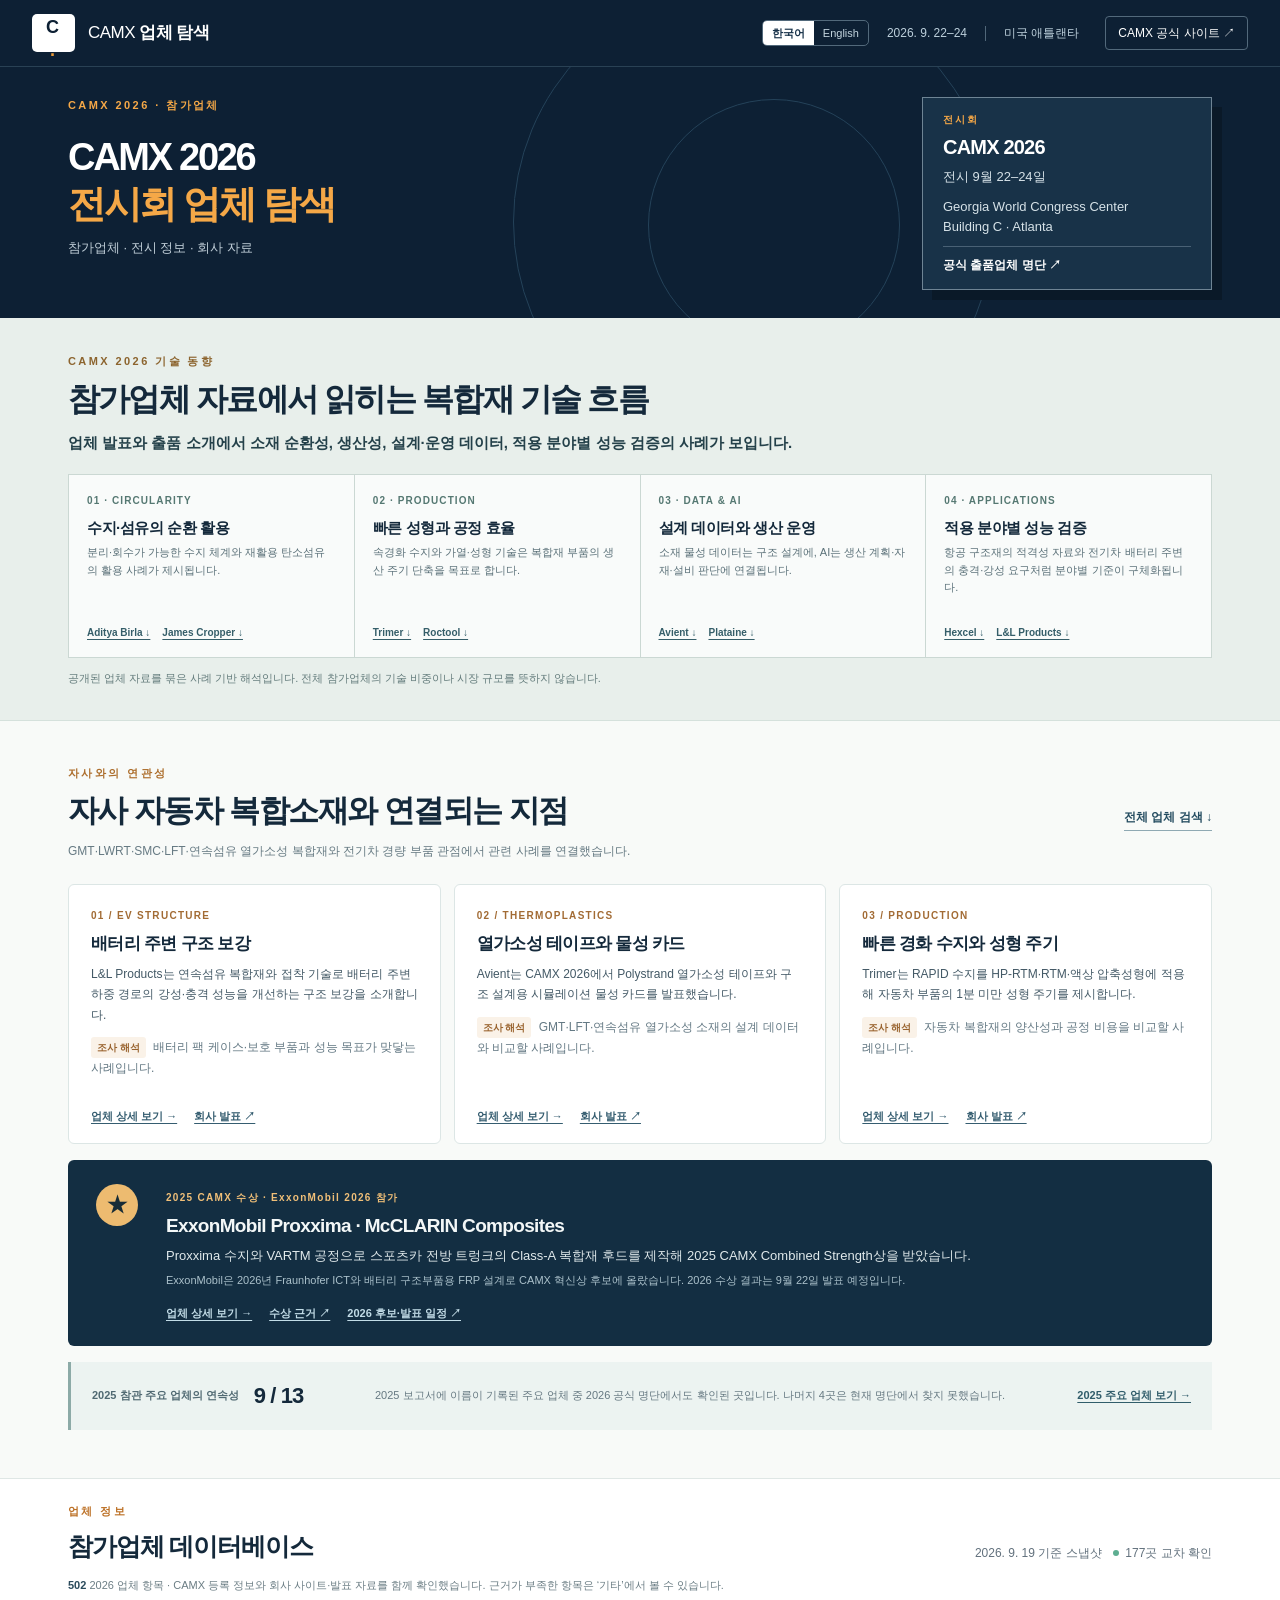
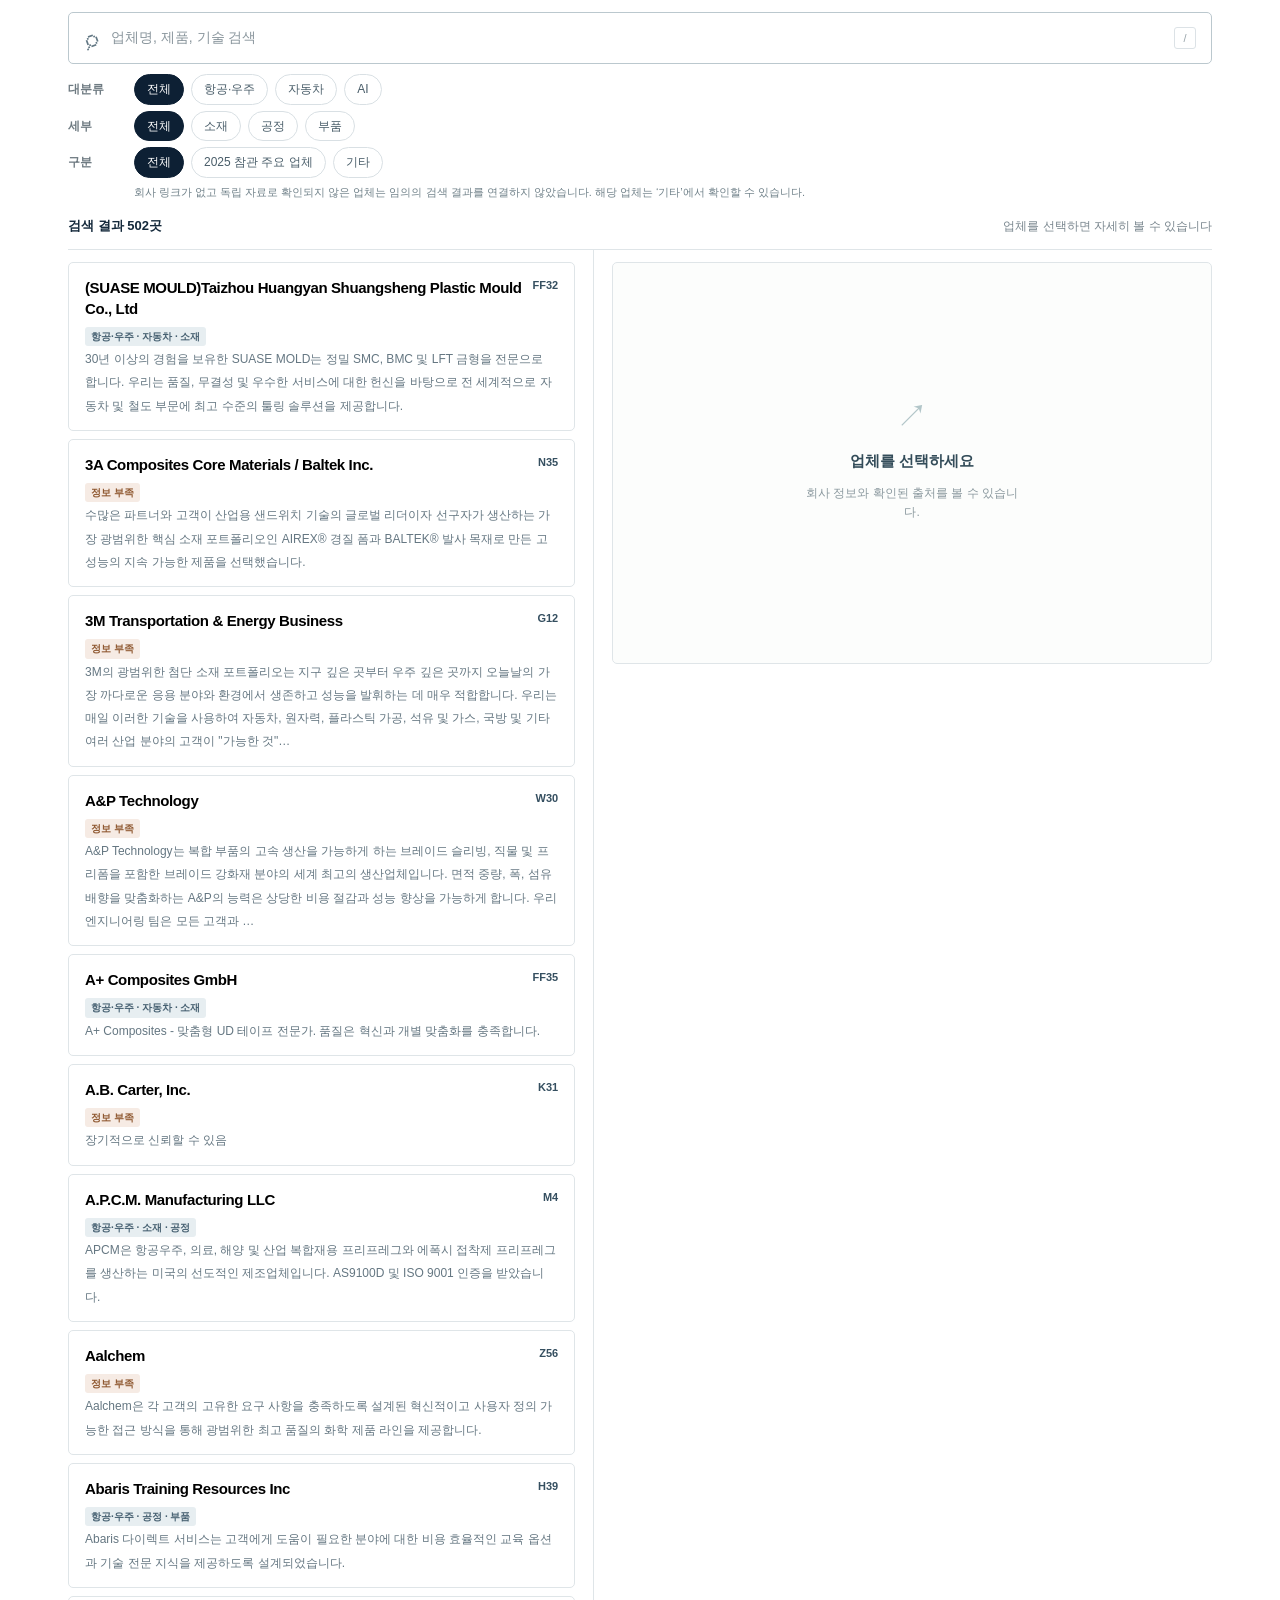
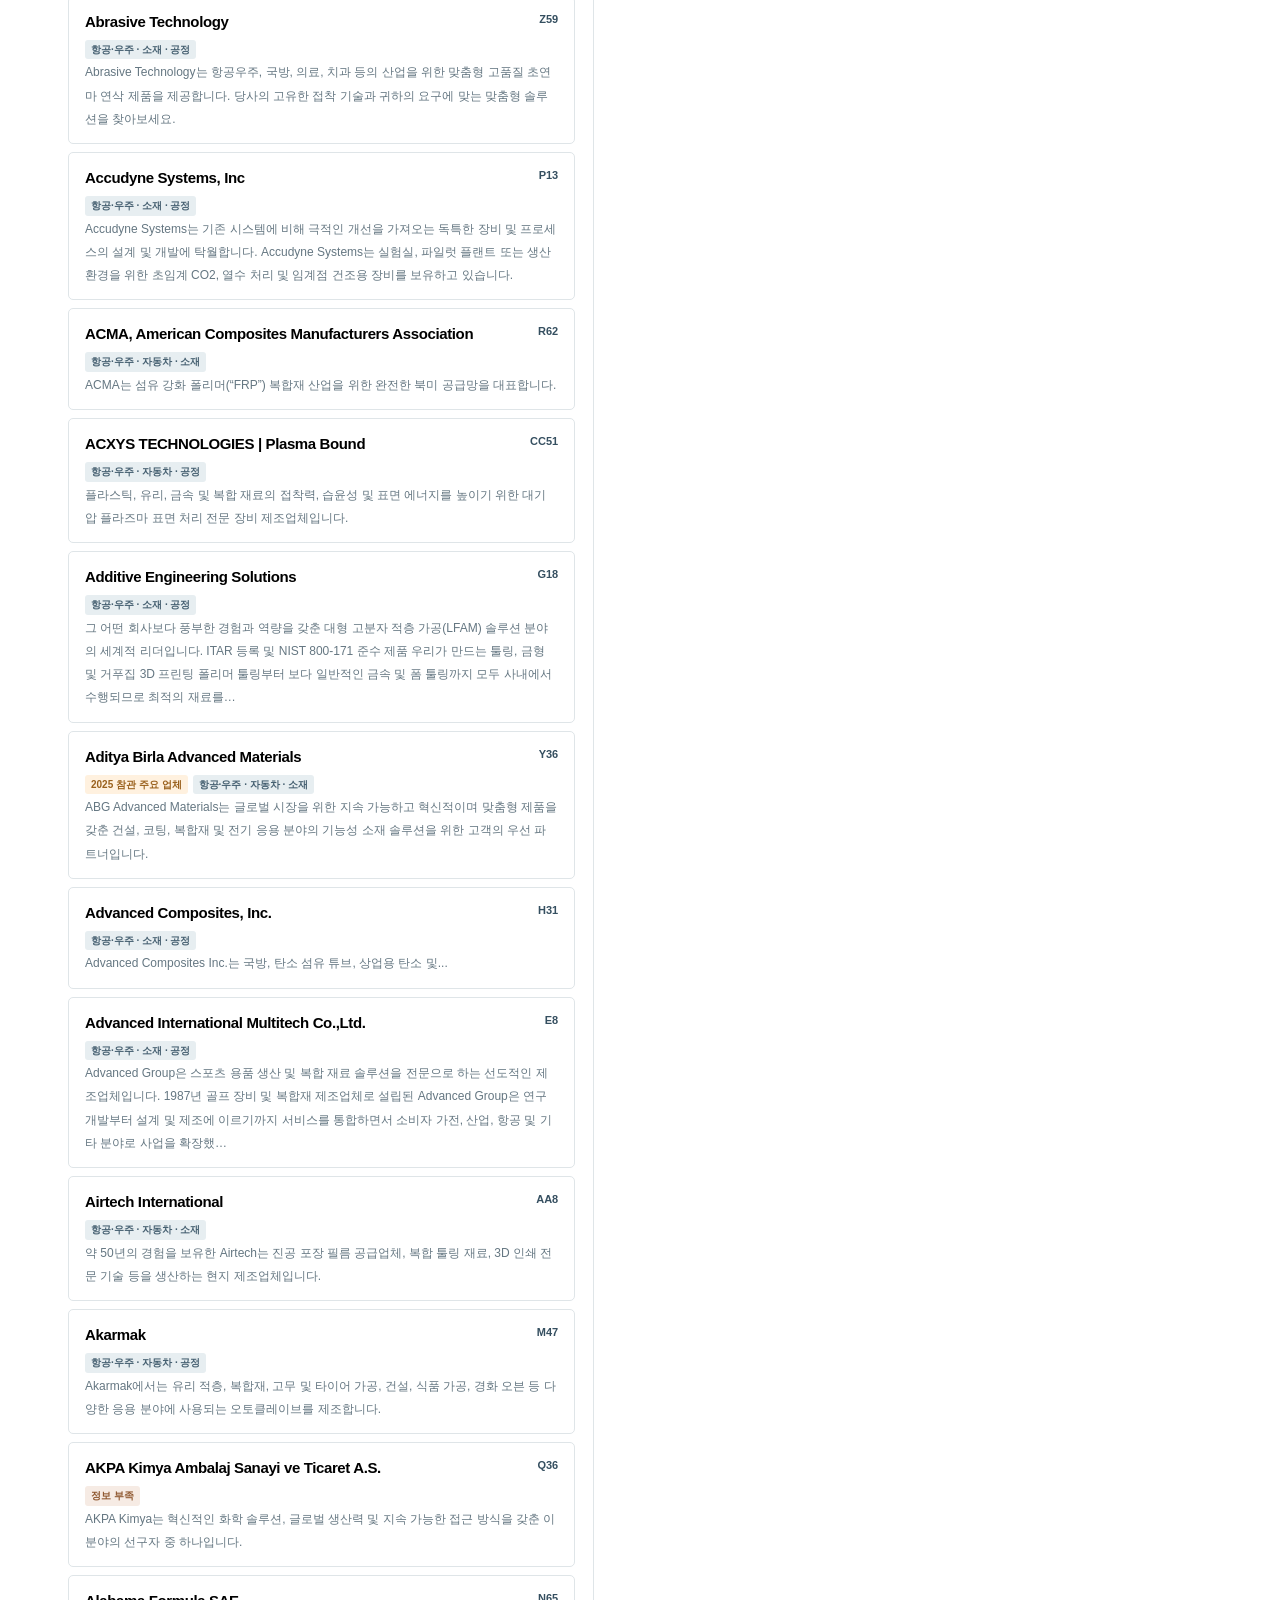
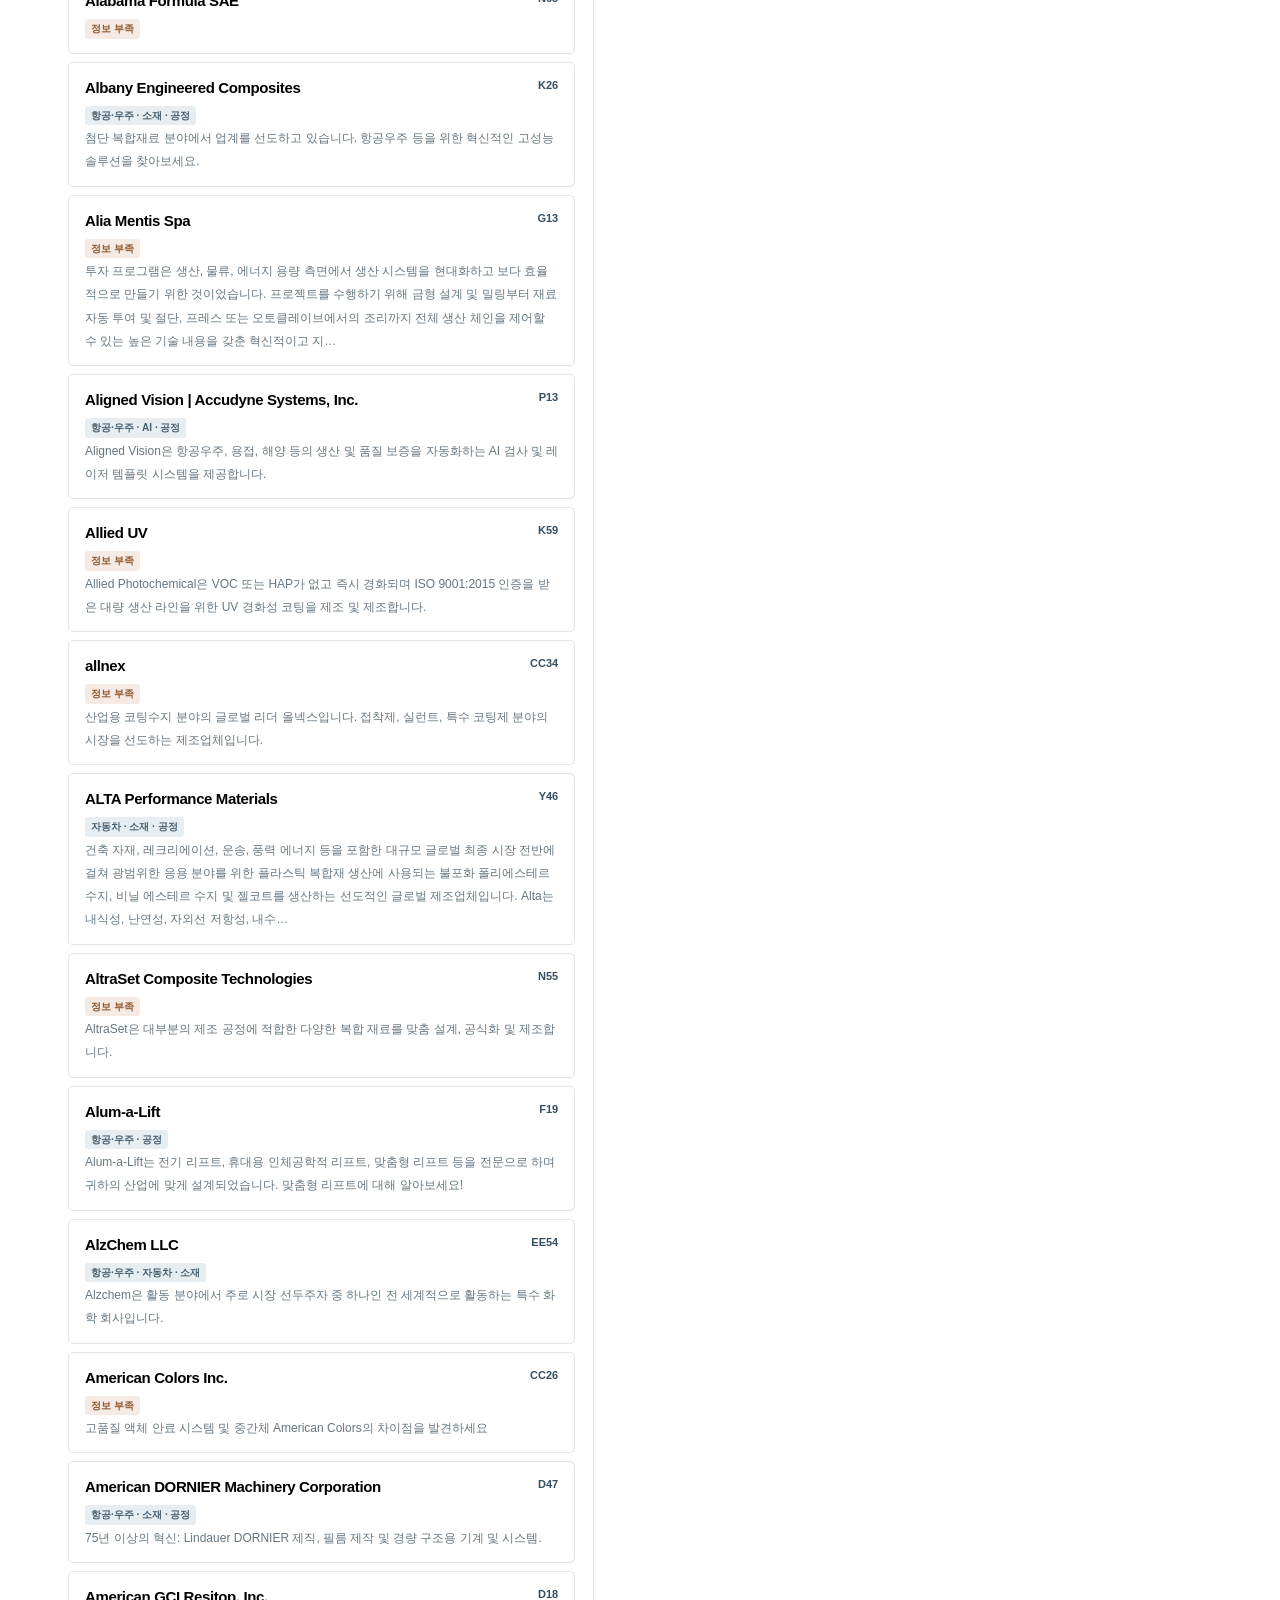
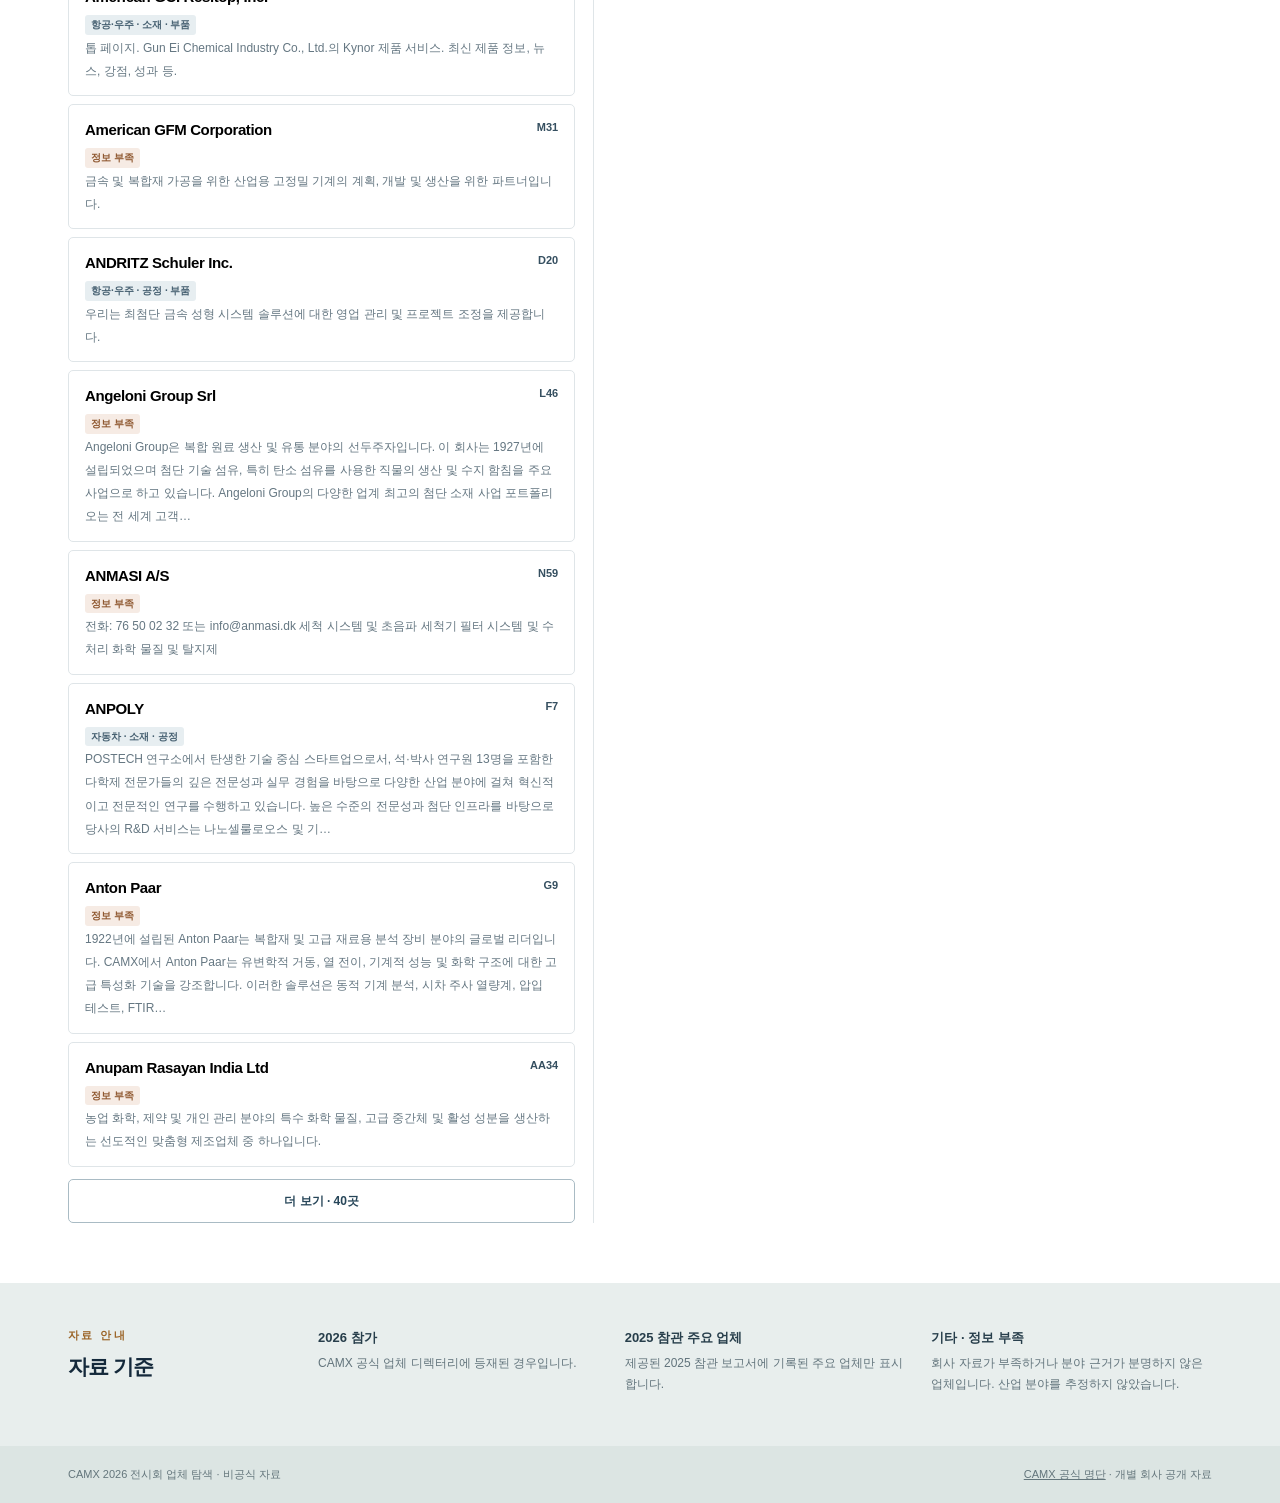
==== index.html @ f290423a "Lead with CAMX trends and link examples to profiles" ====
<!doctype html>
<html lang="ko">
<head>
  <meta charset="utf-8">
  <meta name="viewport" content="width=device-width, initial-scale=1">
  <meta name="theme-color" content="#0d2034">
  <meta name="description" content="CAMX 2026 전시회 업체 탐색. 항공·우주, 자동차, AI 분야와 소재, 공정, 부품으로 참가업체를 검색합니다.">
  <title>CAMX 2026 전시회 업체 탐색</title>
  <link rel="icon" href="favicon.svg" type="image/svg+xml">
  <link rel="stylesheet" href="styles.css?v=20260919-trends">
  <script defer src="i18n.js?v=20260919-trends"></script>
  <script defer src="app.js?v=20260919-trends"></script>
</head>
<body>
  <header class="site-header">
    <div class="brand"><span class="brand-mark" aria-hidden="true">C<span>·</span>X</span><span>CAMX <b data-i18n="brand">업체 탐색</b></span></div>
    <div class="header-meta"><div class="language-switch" role="group" aria-label="Language"><button type="button" data-lang="ko" aria-pressed="true">한국어</button><button type="button" data-lang="en" aria-pressed="false">English</button></div><span>2026. 9. 22–24</span><span class="header-divider"></span><span data-i18n="location">미국 애틀랜타</span><a href="https://www.thecamx.org/" target="_blank" rel="noopener noreferrer" data-i18n="officialSite">CAMX 공식 사이트 ↗</a></div>
  </header>

  <main>
    <section class="intro" aria-labelledby="page-title">
      <div>
        <p class="eyebrow" data-i18n="coverKicker">CAMX 2026 · 참가업체</p>
        <h1 id="page-title">CAMX 2026<br><em data-i18n="cover">전시회 업체 탐색</em></h1>
        <p class="intro-copy" data-i18n="intro">참가업체 · 전시 정보 · 회사 자료</p>
      </div>
      <div class="event-note" aria-label="전시회 정보" data-i18n-aria="eventInfo">
        <span class="note-kicker" data-i18n="eventKicker">전시회</span>
        <strong>CAMX 2026</strong>
        <span data-i18n="eventDate">전시 9월 22–24일</span>
        <span>Georgia World Congress Center<br>Building C · Atlanta</span>
        <a href="https://camx2026.mapyourshow.com/8_0/explore/exhibitor-gallery.cfm" target="_blank" rel="noopener noreferrer" data-i18n="officialDirectory">공식 출품업체 명단 ↗</a>
      </div>
    </section>

    <section class="trend-overview" aria-labelledby="trend-title">
      <div class="trend-head"><p class="eyebrow" data-i18n="trendKicker">CAMX 2026 기술 동향</p><h2 id="trend-title" data-i18n="trendTitle">참가업체 자료에서 읽히는 복합재 기술 흐름</h2><p data-i18n="trendLead">업체 발표와 출품 소개에서 소재 순환성, 생산성, 설계·운영 데이터, 적용 분야별 성능 검증의 사례가 보입니다.</p></div>
      <div class="trend-steps">
        <div class="trend-step"><span>01 · CIRCULARITY</span><h3 data-i18n="trendOneTitle">수지·섬유의 순환 활용</h3><p data-i18n="trendOneBody">분리·회수가 가능한 수지 체계와 재활용 탄소섬유의 활용 사례가 제시됩니다.</p><div><button type="button" data-featured="id-11646">Aditya Birla ↓</button><button type="button" data-featured="id-783">James Cropper ↓</button></div></div>
        <div class="trend-step"><span>02 · PRODUCTION</span><h3 data-i18n="trendTwoTitle">빠른 성형과 공정 효율</h3><p data-i18n="trendTwoBody">속경화 수지와 가열·성형 기술은 복합재 부품의 생산 주기 단축을 목표로 합니다.</p><div><button type="button" data-featured="id-11686">Trimer ↓</button><button type="button" data-featured="id-658">Roctool ↓</button></div></div>
        <div class="trend-step"><span>03 · DATA &amp; AI</span><h3 data-i18n="trendThreeTitle">설계 데이터와 생산 운영</h3><p data-i18n="trendThreeBody">소재 물성 데이터는 구조 설계에, AI는 생산 계획·자재·설비 판단에 연결됩니다.</p><div><button type="button" data-featured="id-9808">Avient ↓</button><button type="button" data-featured="id-10026">Plataine ↓</button></div></div>
        <div class="trend-step"><span>04 · APPLICATIONS</span><h3 data-i18n="trendFourTitle">적용 분야별 성능 검증</h3><p data-i18n="trendFourBody">항공 구조재의 적격성 자료와 전기차 배터리 주변의 충격·강성 요구처럼 분야별 기준이 구체화됩니다.</p><div><button type="button" data-featured="id-410">Hexcel ↓</button><button type="button" data-featured="id-620">L&amp;L Products ↓</button></div></div>
      </div>
      <p class="trend-scope" data-i18n="trendScope">공개된 업체 자료를 묶은 사례 기반 해석입니다. 전체 참가업체의 기술 비중이나 시장 규모를 뜻하지 않습니다.</p>
    </section>

    <section class="briefing" aria-labelledby="briefing-title">
      <div class="briefing-head">
        <div><p class="eyebrow" data-i18n="briefingKicker">자사와의 연관성</p><h2 id="briefing-title" data-i18n="briefingTitle">자사 자동차 복합소재와 연결되는 지점</h2></div>
        <a href="#database" class="briefing-jump" data-i18n="browseAll">전체 업체 검색 ↓</a>
      </div>
      <p class="briefing-lead" data-i18n="briefingLead">GMT·LWRT·SMC·LFT·연속섬유 열가소성 복합재와 전기차 경량 부품 관점에서 관련 사례를 연결했습니다.</p>
      <div class="insight-grid">
        <article class="insight"><span class="insight-no">01 / EV STRUCTURE</span><h3 data-i18n="insightOneTitle">배터리 주변 구조 보강</h3><p data-i18n="insightOneFact">L&amp;L Products는 연속섬유 복합재와 접착 기술로 배터리 주변 하중 경로의 강성·충격 성능을 개선하는 구조 보강을 소개합니다.</p><p class="insight-meaning"><b data-i18n="interpretation">조사 해석</b> <span data-i18n="insightOneMeaning">배터리 팩 케이스·보호 부품과 성능 목표가 맞닿는 사례입니다.</span></p><div class="insight-links"><button type="button" data-featured="id-620" data-i18n="companyDetail">업체 상세 보기 →</button><a href="https://www.llproducts.com/articles/addressing-ev-structural-demands-with-advanced-composites/" target="_blank" rel="noopener noreferrer" data-i18n="companyAnnouncement">회사 발표 ↗</a></div></article>
        <article class="insight"><span class="insight-no">02 / THERMOPLASTICS</span><h3 data-i18n="insightTwoTitle">열가소성 테이프와 물성 카드</h3><p data-i18n="insightTwoFact">Avient는 CAMX 2026에서 Polystrand 열가소성 테이프와 구조 설계용 시뮬레이션 물성 카드를 발표했습니다.</p><p class="insight-meaning"><b data-i18n="interpretation">조사 해석</b> <span data-i18n="insightTwoMeaning">GMT·LFT·연속섬유 열가소성 소재의 설계 데이터와 비교할 사례입니다.</span></p><div class="insight-links"><button type="button" data-featured="id-9808" data-i18n="companyDetail">업체 상세 보기 →</button><a href="https://www.avient.com/news/avient-accelerates-composite-design-new-simulation-ready-material-cards-and-enhanced-polystrand-thermoplastic-tapes-camx-2026" target="_blank" rel="noopener noreferrer" data-i18n="companyAnnouncement">회사 발표 ↗</a></div></article>
        <article class="insight"><span class="insight-no">03 / PRODUCTION</span><h3 data-i18n="insightThreeTitle">빠른 경화 수지와 성형 주기</h3><p data-i18n="insightThreeFact">Trimer는 RAPID 수지를 HP-RTM·RTM·액상 압축성형에 적용해 자동차 부품의 1분 미만 성형 주기를 제시합니다.</p><p class="insight-meaning"><b data-i18n="interpretation">조사 해석</b> <span data-i18n="insightThreeMeaning">자동차 복합재의 양산성과 공정 비용을 비교할 사례입니다.</span></p><div class="insight-links"><button type="button" data-featured="id-11686" data-i18n="companyDetail">업체 상세 보기 →</button><a href="https://trimer-tech.com/markets/" target="_blank" rel="noopener noreferrer" data-i18n="companyAnnouncement">회사 발표 ↗</a></div></article>
      </div>
      <article class="award-spotlight"><div class="award-icon" aria-hidden="true">★</div><div class="award-body"><span class="award-kicker" data-i18n="awardKicker">2025 CAMX 수상 · ExxonMobil 2026 참가</span><h3 data-i18n="awardTitle">ExxonMobil Proxxima · McCLARIN Composites</h3><p data-i18n="awardFact">Proxxima 수지와 VARTM 공정으로 스포츠카 전방 트렁크의 Class-A 복합재 후드를 제작해 2025 CAMX Combined Strength상을 받았습니다.</p><p class="award-qualifier" data-i18n="awardQualifier">ExxonMobil은 2026년 Fraunhofer ICT와 배터리 구조부품용 FRP 설계로 CAMX 혁신상 후보에 올랐습니다. 2026 수상 결과는 9월 22일 발표 예정입니다.</p><div class="insight-links"><button type="button" data-featured="id-11883" data-i18n="companyDetail">업체 상세 보기 →</button><a href="https://www.iacmi.org/bright-idea-polyolefin-thermoset-resin-power-performance/" target="_blank" rel="noopener noreferrer" data-i18n="awardSource">수상 근거 ↗</a><a href="https://www.thecamx.org/awards/" target="_blank" rel="noopener noreferrer" data-i18n="awardStatus">2026 후보·발표 일정 ↗</a></div></div></article>
      <div class="continuity"><div><span class="continuity-label" data-i18n="continuityLabel">2025 참관 주요 업체의 연속성</span><strong><span id="stat-match">—</span> / <span id="stat-report">—</span></strong></div><p data-i18n="continuityCopy">2025 보고서에 이름이 기록된 주요 업체 중 2026 공식 명단에서도 확인된 곳입니다. 나머지 4곳은 현재 명단에서 찾지 못했습니다.</p><button type="button" id="show-prior" data-i18n="seePrior">2025 주요 업체 보기 →</button></div>
    </section>

    <section id="database" class="workspace" aria-label="업체 검색" data-i18n-aria="searchArea">
      <div class="workspace-head">
        <div><p class="eyebrow light" data-i18n="researchKicker">업체 정보</p><h2 data-i18n="database">참가업체 데이터베이스</h2></div>
        <p class="snapshot"><span data-i18n="snapshot">2026. 9. 19 기준 스냅샷</span> <span class="snapshot-dot"></span> <span id="snapshot-count">불러오는 중</span></p>
      </div>
      <p class="database-meta"><strong id="stat-all">—</strong> <span data-i18n="statAll">2026 업체 항목</span> · <span data-i18n="statNote">CAMX 등록 정보와 회사 사이트·발표 자료를 함께 확인했습니다. 근거가 부족한 항목은 ‘기타’에서 볼 수 있습니다.</span></p>

      <div class="search-area">
        <label class="search-box" for="search-input"><span class="search-icon" aria-hidden="true">⌕</span><input id="search-input" type="search" autocomplete="off" placeholder="업체명, 제품, 기술 검색" data-i18n-placeholder="searchPlaceholder"><span class="shortcut">/</span></label>
        <button id="clear-button" class="clear-button" type="button" hidden data-i18n="clear">초기화</button>
      </div>
      <div class="filter-row"><span class="filter-label" data-i18n="marketLabel">대분류</span><div id="market-filters" class="chips" role="group" aria-label="대분류 필터" data-i18n-aria="marketFilters"></div></div>
      <div class="filter-row second"><span class="filter-label" data-i18n="segmentLabel">세부</span><div id="segment-filters" class="chips" role="group" aria-label="세부 필터" data-i18n-aria="segmentFilters"></div></div>
      <div class="filter-row second"><span class="filter-label" data-i18n="scopeLabel">구분</span><div class="chips" role="group" aria-label="구분 필터" data-i18n-aria="statusFilters"><button class="chip active" data-scope="all" type="button" data-i18n="all">전체</button><button class="chip" data-scope="prior" type="button" data-i18n="prior">2025 참관 주요 업체</button><button class="chip" data-scope="uncertain" type="button" data-i18n="other">기타</button></div></div>
      <p class="scope-note" data-i18n="scopeNote">회사 링크가 없고 독립 자료로 확인되지 않은 업체는 임의의 검색 결과를 연결하지 않았습니다. 해당 업체는 ‘기타’에서 확인할 수 있습니다.</p>

      <div class="results-head"><p id="result-count" aria-live="polite">업체 목록을 불러오는 중입니다.</p><span data-i18n="selectHint">업체를 선택하면 자세히 볼 수 있습니다</span></div>
      <div class="results-layout">
        <div class="list-column"><div id="company-list" class="company-list"></div><button id="more-button" class="more-button" type="button" hidden>더 보기</button></div>
        <aside id="detail-panel" class="detail-panel" aria-live="polite"><div class="empty-detail"><span>↗</span><strong>업체를 선택하세요</strong><p>회사 정보와 확인된 출처를 볼 수 있습니다.</p></div></aside>
      </div>
    </section>

    <section class="method" aria-labelledby="method-title"><div><p class="eyebrow" data-i18n="dataKicker">자료 안내</p><h2 id="method-title" data-i18n="dataNotes">자료 기준</h2></div><div class="method-grid"><p><b data-i18n="current">2026 참가</b><br><span data-i18n="noteCurrent">CAMX 공식 업체 디렉터리에 등재된 경우입니다.</span></p><p><b data-i18n="prior">2025 참관 주요 업체</b><br><span data-i18n="notePrior">제공된 2025 참관 보고서에 기록된 주요 업체만 표시합니다.</span></p><p><b data-i18n="otherInfo">기타 · 정보 부족</b><br><span data-i18n="noteOther">회사 자료가 부족하거나 분야 근거가 분명하지 않은 업체입니다. 산업 분야를 추정하지 않았습니다.</span></p></div></section>
  </main>
  <footer><span data-i18n="footerStart">CAMX 2026 전시회 업체 탐색 · 비공식 자료</span><span><a href="https://camx2026.mapyourshow.com/8_0/explore/exhibitor-gallery.cfm" target="_blank" rel="noopener noreferrer" data-i18n="footerDirectory">CAMX 공식 명단</a> · <span data-i18n="footerSources">개별 회사 공개 자료</span></span></footer>
</body>
</html>
---- styles.css ----
:root{--navy:#0d2034;--ink:#14293b;--muted:#62717d;--line:#dfe5e8;--paper:#f4f6f4;--white:#fff;--orange:#f5a847;--teal:#bedbd6}*{box-sizing:border-box}html{scroll-behavior:smooth}body{margin:0;background:var(--paper);color:var(--ink);font-family:Pretendard,"Apple SD Gothic Neo","Noto Sans KR",Arial,sans-serif;font-size:15px;line-height:1.55}button,input{font:inherit}button{cursor:pointer}a{color:inherit}a:hover{color:#c77822}button:focus-visible,a:focus-visible,input:focus-visible{outline:3px solid #f4a63d;outline-offset:3px}.site-header{background:var(--navy);color:#fff;display:flex;align-items:center;justify-content:space-between;padding:14px max(32px,calc((100vw - 1390px)/2));gap:24px;border-bottom:1px solid #294154}.brand{display:flex;align-items:center;gap:13px;letter-spacing:-.03em;font-size:17px;white-space:nowrap}.brand b{font-weight:600}.brand-mark{display:grid;place-items:center;width:43px;height:38px;background:#fff;color:var(--navy);border-radius:5px;font-size:18px;font-weight:900;letter-spacing:-.11em;padding-right:4px}.brand-mark span{color:#eb9b38}.header-meta{display:flex;align-items:center;gap:18px;font-size:12px;color:#bdd0dc}.header-meta a{color:#fff;text-decoration:none;border:1px solid #52697b;padding:7px 12px;border-radius:4px;margin-left:8px}.header-meta a:hover{background:#253d50}.header-divider{height:15px;width:1px;background:#506779}main{max-width:1390px;margin:auto}.intro{background:var(--navy);color:#fff;display:grid;grid-template-columns:minmax(0,1fr) 290px;gap:40px;padding:67px 68px 64px;position:relative;overflow:hidden}.intro:after{content:"";position:absolute;right:285px;top:-86px;width:480px;height:480px;border:1px solid #244259;border-radius:50%;pointer-events:none}.intro:before{content:"";position:absolute;right:380px;top:32px;width:250px;height:250px;border:1px solid #244259;border-radius:50%;pointer-events:none}.eyebrow{font-size:11px;font-weight:800;letter-spacing:.22em;color:var(--orange);margin:0 0 20px}.intro h1{font-size:clamp(32px,4vw,53px);letter-spacing:-.06em;line-height:1.24;margin:0 0 20px;font-weight:750}.intro h1 em{font-style:normal;color:var(--orange)}.intro-copy{color:#bfcdd7;margin:0;max-width:620px;font-size:15px;line-height:1.8}.event-note{position:relative;z-index:1;align-self:end;border:1px solid #6e8494;background:#183248;display:flex;flex-direction:column;padding:22px 24px;gap:8px;box-shadow:10px 10px 0 #0a1928;font-size:13px;color:#d6e2e8}.note-kicker{color:var(--orange);font-size:10px;font-weight:800;letter-spacing:.2em}.event-note strong{font-size:23px;color:#fff;letter-spacing:-.04em}.event-note span:nth-last-of-type(1){margin-top:6px}.event-note a{margin-top:10px;color:#fff;font-size:12px;font-weight:700;text-decoration:none;border-top:1px solid #496175;padding-top:14px}.workspace{background:#fff;padding:39px 68px 60px}.workspace-head{display:flex;justify-content:space-between;align-items:end;gap:20px}.eyebrow.light{color:#bc7025;margin:0 0 7px}.workspace h2,.method h2{margin:0;letter-spacing:-.045em;font-size:25px}.snapshot{font-size:12px;color:var(--muted);margin:0 0 3px;white-space:nowrap}.snapshot-dot{display:inline-block;background:#5eae91;border-radius:50%;width:6px;height:6px;vertical-align:middle;margin:0 3px 1px 8px}.stat-row{display:grid;grid-template-columns:repeat(3,minmax(0,1fr)) 2fr;margin:25px 0 29px;border:1px solid var(--line);background:#f8f9f8}.stat{padding:15px 21px;display:flex;flex-direction:column;gap:0;border-right:1px solid var(--line)}.stat strong{font-size:26px;line-height:1.2;letter-spacing:-.04em}.stat span{color:var(--muted);font-size:11px}.stat-note{border:0;justify-content:center}.stat-note span{line-height:1.6}.search-area{display:flex;gap:12px}.search-box{height:52px;border:1px solid #bbc8ce;display:flex;align-items:center;flex:1;background:#fff;padding:0 15px;gap:11px;border-radius:5px}.search-box:focus-within{border-color:#406e86;box-shadow:0 0 0 3px #dce8ec}.search-icon{font-size:27px;color:#627783;line-height:1;transform:rotate(-20deg)}.search-box input{border:0;outline:0;box-shadow:none!important;flex:1;min-width:0;color:var(--ink);font-size:14px}.search-box input::placeholder{color:#8a969d}.shortcut{border:1px solid #dce2e6;color:#98a4aa;font-size:11px;width:22px;height:22px;display:grid;place-items:center;border-radius:3px}.clear-button{border:1px solid #b9c4cb;background:#fff;color:var(--ink);border-radius:4px;padding:0 18px;font-size:12px;font-weight:700}.filter-row{display:flex;align-items:start;gap:18px;margin-top:18px}.filter-row.second{margin-top:10px}.filter-label{font-size:12px;font-weight:750;color:#6f7b82;min-width:28px;padding-top:6px}.chips{display:flex;flex-wrap:wrap;gap:7px}.chip{border:1px solid #d9e0e4;background:#fff;color:#495d69;padding:5px 12px;border-radius:100px;font-size:12px;white-space:nowrap}.chip:hover{background:#f0f4f5}.chip.active{background:var(--navy);border-color:var(--navy);color:#fff}.results-head{display:flex;justify-content:space-between;align-items:center;border-bottom:1px solid var(--line);margin-top:28px;padding:0 0 12px;color:#79868e;font-size:12px;gap:12px}.results-head p{margin:0;color:var(--ink);font-size:13px;font-weight:750}.results-layout{display:grid;grid-template-columns:minmax(340px,.92fr) minmax(420px,1.08fr);gap:0;align-items:start}.list-column{border-right:1px solid var(--line);padding:12px 18px 0 0}.company-list{display:flex;flex-direction:column;gap:8px}.company-card{border:1px solid var(--line);border-radius:5px;background:#fff;padding:14px 16px;text-align:left;width:100%;display:block;transition:border-color .15s,background .15s,transform .15s}.company-card:hover{border-color:#9ab7c5;background:#f9fbfb;transform:translateX(2px)}.company-card.selected{border-color:#385c70;background:#edf3f4;box-shadow:inset 3px 0 0 #28526a}.card-top{display:flex;align-items:flex-start;justify-content:space-between;gap:8px}.card-name{font-size:15px;font-weight:760;letter-spacing:-.025em;line-height:1.4}.card-booth{font-size:11px;font-weight:800;color:#354f60;white-space:nowrap}.card-meta{display:flex;flex-wrap:wrap;gap:5px;margin-top:8px}.badge{font-size:10px;border-radius:3px;padding:2px 6px;background:#e7eef1;color:#466071;font-weight:700}.badge.report{background:#fff1df;color:#9a611d}.badge.absent{background:#eef0ef;color:#65737b}.card-summary{margin:7px 0 0;font-size:12px;color:#657782;line-height:1.5}.more-button{width:100%;border:1px solid #a9bbc4;background:#fff;color:#274659;border-radius:5px;padding:12px;margin-top:12px;font-weight:700;font-size:12px}.more-button:hover{background:#edf3f4}.detail-panel{position:sticky;top:12px;margin:12px 0 0 18px;max-height:calc(100vh - 24px);overflow:auto;border:1px solid var(--line);border-radius:5px;background:#fcfdfc;min-height:400px}.empty-detail{min-height:400px;display:flex;align-items:center;justify-content:center;flex-direction:column;text-align:center;color:#8b999f;padding:20px}.empty-detail span{font-size:32px;color:#b2c6c9}.empty-detail strong{color:#334c59;font-size:15px;margin-top:8px}.empty-detail p{font-size:12px;max-width:220px}.detail-content{padding:24px 28px 28px}.detail-kicker{font-size:10px;letter-spacing:.16em;color:#ac6725;font-weight:850;margin:0 0 9px}.detail-title-row{display:flex;align-items:flex-start;justify-content:space-between;gap:12px}.detail-title-row h3{font-size:24px;line-height:1.25;letter-spacing:-.05em;margin:0}.detail-close{border:0;background:transparent;color:#82919a;font-size:21px;line-height:1;padding:0 2px}.detail-summary{color:#5c6f78;font-size:13px;margin:11px 0 13px}.detail-tags{display:flex;flex-wrap:wrap;gap:6px;margin-bottom:17px}.detail-tags span{border:1px solid #d8e3e7;color:#55717d;border-radius:3px;padding:2px 7px;font-size:10px;font-weight:700}.status-line{padding:10px 12px;background:#eaf4ee;border-left:3px solid #68a683;font-size:12px;font-weight:700;display:flex;justify-content:space-between;gap:10px}.status-line.unlisted{background:#f0f2f2;border-color:#9caab0}.detail-section{border-top:1px solid var(--line);padding-top:15px;margin-top:16px}.detail-section h4{font-size:11px;letter-spacing:.04em;color:#566b76;margin:0 0 7px}.detail-section p{font-size:13px;line-height:1.65;margin:0;color:#263e4c}.compare-box{background:#f8f4eb;border:1px solid #ebdfc9;padding:13px 15px;margin-top:17px}.compare-box h4{color:#9b681d;margin:0 0 7px;font-size:11px}.compare-box p{font-size:13px;margin:0;line-height:1.65}.links{display:flex;flex-wrap:wrap;gap:7px;margin-top:19px}.links a{border:1px solid #b4c4cb;padding:7px 10px;text-decoration:none;border-radius:4px;font-size:11px;font-weight:750;background:#fff}.links a.primary{background:#143149;border-color:#143149;color:#fff}.links a:hover{background:#e9f0f2}.links a.primary:hover{background:#31536a}.source-list{display:flex;flex-wrap:wrap;gap:6px}.source-list a{font-size:11px;color:#4a6979;text-decoration:underline;text-underline-offset:2px}.source-list a:not(:last-child):after{content:" ·";color:#80939d;text-decoration:none}.simple-detail .detail-section p{color:#61737c}.method{padding:44px 68px 52px;display:grid;grid-template-columns:220px 1fr;gap:30px;background:#e8eeed}.method .eyebrow{color:#9b6427;margin-bottom:7px}.method h2{font-size:21px}.method-grid{display:grid;grid-template-columns:repeat(3,1fr);gap:26px}.method-grid p{font-size:12px;color:#62747c;margin:0;line-height:1.7}.method-grid b{display:inline-block;color:#273e4b;font-size:13px;margin-bottom:4px}footer{max-width:1390px;margin:auto;background:#dce5e3;padding:20px 68px;display:flex;justify-content:space-between;gap:20px;font-size:11px;color:#64767c}footer a{text-decoration:underline}.no-results{padding:38px 20px;color:#76868c;text-align:center;font-size:13px;border:1px dashed #ccd8da;border-radius:5px}@media(max-width:900px){.site-header{padding:13px 24px}.header-meta{gap:10px}.header-meta span:nth-of-type(2),.header-meta span:nth-of-type(3){display:none}.intro{padding:48px 32px;grid-template-columns:1fr 235px;gap:20px}.workspace{padding:33px 32px 48px}.results-layout{grid-template-columns:minmax(270px,.9fr) minmax(330px,1.1fr)}.method{padding:38px 32px}.method-grid{gap:14px}footer{padding:20px 32px}}@media(max-width:700px){.header-meta span,.header-divider{display:none!important}.header-meta a{margin:0}.intro{grid-template-columns:1fr;padding:42px 23px 34px}.intro:after,.intro:before{display:none}.intro h1{font-size:34px}.event-note{max-width:100%;box-shadow:none;padding:18px}.workspace{padding:29px 16px 40px}.workspace-head{align-items:flex-start}.snapshot{white-space:normal;text-align:right;max-width:120px}.stat-row{grid-template-columns:repeat(3,1fr)}.stat{padding:12px 10px}.stat strong{font-size:21px}.stat-note{grid-column:1/-1;border-top:1px solid var(--line)}.filter-row{gap:11px}.results-head>span{display:none}.results-layout{display:block}.list-column{border-right:0;padding-right:0}.detail-panel{position:fixed;inset:0;margin:0;max-height:none;border:0;border-radius:0;z-index:20;overflow:auto;box-shadow:0 0 0 100vmax #0d2034a1}.detail-panel:has(.empty-detail){display:none}.detail-content{padding:24px 20px 45px}.detail-close{position:sticky;top:0;background:#fff;border:1px solid #ced9dd;border-radius:50%;width:32px;height:32px;flex:none}.method{display:block;padding:36px 23px}.method-grid{display:block;margin-top:18px}.method-grid p{margin-top:17px}footer{padding:19px 23px;display:block}footer span{display:block;margin-bottom:4px}}
/* Keep the search controls and the first result close to the top of the page. */
@media (min-width: 701px) {
  .intro { padding-top: 30px; padding-bottom: 28px; }
  .intro h1 { font-size: 38px; margin-bottom: 10px; }
  .intro-copy { font-size: 13px; line-height: 1.6; }
  .event-note { padding: 14px 20px; gap: 4px; }
  .event-note strong { font-size: 20px; }
  .event-note a { padding-top: 9px; margin-top: 5px; }
  .workspace { padding-top: 24px; }
  .stat-row { margin: 14px 0 16px; }
  .stat { padding: 10px 17px; }
  .filter-row { margin-top: 10px; }
  .filter-row.second { margin-top: 6px; }
  .results-head { margin-top: 16px; }
}
.filter-label{min-width:48px}
.badge.uncertain{background:#f6ebe4;color:#8e572f}
.detail-section small{display:block;color:#87979e;font-size:10px;margin:-3px 0 6px}
.detail-section p{white-space:pre-line;overflow-wrap:anywhere}
.camx-full{margin-top:10px;border-top:1px dashed #dce5e8;padding-top:8px}.camx-full summary{display:list-item;cursor:pointer;color:#315d70;font-size:11px;font-weight:750}.camx-full summary:hover{text-decoration:underline}.camx-full p{margin-top:10px;color:#5c6f78;font-size:12px}
.detail-panel .links a{overflow-wrap:anywhere}
.language-switch{display:flex;border:1px solid #52697b;border-radius:5px;overflow:hidden;flex:none}
.language-switch button{border:0;background:transparent;color:#c4d5df;font-size:11px;padding:6px 9px;line-height:1.1}
.language-switch button[aria-pressed="true"]{background:#fff;color:#173149;font-weight:800}
@media(max-width:900px){.header-meta{flex-wrap:wrap;justify-content:flex-end}}
@media(max-width:700px){.header-meta{gap:6px}.language-switch button{padding:6px}.header-meta>a{font-size:10px;padding:6px}}
.scope-note{margin:6px 0 0 66px;color:#71828a;font-size:11px;line-height:1.5}
.trend-overview{background:#e8efeb;padding:35px 68px 33px;border-bottom:1px solid #d5e1dc}.trend-head .eyebrow{color:#8c642e;margin-bottom:5px}.trend-head h2{font-size:clamp(24px,2.7vw,32px);letter-spacing:-.055em;margin:0}.trend-head>p:last-child{font-size:15px;font-weight:650;line-height:1.55;margin:7px 0 20px;max-width:850px;color:#24414a}.trend-steps{display:grid;grid-template-columns:repeat(4,minmax(0,1fr));gap:1px;background:#cbd8d3;border:1px solid #cbd8d3}.trend-step{background:#f9fbfa;padding:18px 18px 17px;display:flex;flex-direction:column;min-height:182px}.trend-step>span{font-size:10px;font-weight:850;letter-spacing:.11em;color:#557872}.trend-step h3{font-size:15px;line-height:1.4;letter-spacing:-.03em;margin:8px 0 6px}.trend-step p{font-size:11px;line-height:1.6;color:#5b7179;margin:0}.trend-step>div{display:flex;flex-wrap:wrap;gap:3px 12px;padding-top:12px;margin-top:auto}.trend-step a{font-size:10px;color:#355e69;font-weight:750;text-underline-offset:3px}.trend-scope{font-size:11px;color:#657d7d;margin:12px 0 0;line-height:1.55}
@media(max-width:900px){.trend-overview{padding:32px}.trend-steps{grid-template-columns:repeat(2,minmax(0,1fr))}.trend-step{min-height:145px}}
@media(max-width:700px){.trend-overview{padding:27px 18px}.trend-head>p:last-child{font-size:13px}.trend-steps{grid-template-columns:1fr}.trend-step{min-height:0;padding:15px}.trend-step>div{margin-top:0}.trend-scope{font-size:10px}}
.trend-head>p[data-i18n="trendLead"]{font-size:15px;font-weight:650;line-height:1.55;margin:7px 0 20px;max-width:900px;color:#24414a}@media(max-width:700px){.trend-head>p[data-i18n="trendLead"]{font-size:13px}}
.insight-grid+.award-spotlight{margin-top:16px}
.trend-step button{border:0;background:none;padding:0;color:#355e69;font-size:10px;font-weight:750;text-decoration:underline;text-underline-offset:3px;text-align:left}.trend-step button:hover{color:#a36428}
.briefing{background:#f8faf8;padding:44px 68px 48px;border-bottom:1px solid #dfe7e5}.briefing-head{display:flex;align-items:end;justify-content:space-between;gap:20px}.briefing .eyebrow{color:#ac6d2b;margin-bottom:8px}.briefing h2{font-size:clamp(23px,2.5vw,31px);letter-spacing:-.05em;line-height:1.3;margin:0}.briefing-jump{text-decoration:none;font-size:12px;font-weight:750;color:#244c60;border-bottom:1px solid #8fa9b3;white-space:nowrap;padding-bottom:3px}.briefing-lead{font-size:12px;color:#667a83;line-height:1.65;margin:11px 0 22px}.award-spotlight{display:grid;grid-template-columns:52px 1fr;gap:18px;padding:24px 28px;background:#132e42;color:#f3f7f7;border-radius:6px;margin-bottom:16px}.award-icon{width:42px;height:42px;display:grid;place-items:center;background:#edbb70;color:#182c36;border-radius:50%;font-size:23px}.award-kicker{color:#f0bf78;font-size:10px;letter-spacing:.13em;font-weight:850}.award-spotlight h3{margin:4px 0 6px;font-size:19px;letter-spacing:-.035em}.award-spotlight p{margin:0;font-size:13px;line-height:1.6;max-width:960px;color:#e0e9eb}.award-spotlight .award-qualifier{font-size:11px;margin-top:5px;color:#abc1cb}.insight-grid{display:grid;grid-template-columns:repeat(3,minmax(0,1fr));gap:13px}.insight{background:#fff;border:1px solid #dce6e5;border-radius:6px;padding:23px 22px 18px;display:flex;flex-direction:column;min-height:260px}.insight-no{font-size:10px;font-weight:850;letter-spacing:.13em;color:#a26b34}.insight h3{font-size:17px;letter-spacing:-.04em;margin:10px 0 8px;line-height:1.35}.insight>p{font-size:12px;line-height:1.7;margin:0;color:#435966}.insight .insight-meaning{margin-top:12px;color:#647984}.insight-meaning b{display:inline-block;font-size:10px;color:#99632e;background:#faf2e8;padding:2px 6px;margin-right:4px;border-radius:3px}.insight-links{display:flex;flex-wrap:wrap;gap:8px 17px;margin-top:auto;padding-top:15px}.insight-links button,.insight-links a{border:0;background:none;padding:0;color:#355d70;font-size:11px;font-weight:750;text-decoration:underline;text-underline-offset:3px;text-align:left}.award-spotlight .insight-links button,.award-spotlight .insight-links a{color:#c2dce7}.insight-links button:hover,.insight-links a:hover{color:#b57029}.continuity{display:grid;grid-template-columns:260px 1fr auto;align-items:center;gap:23px;background:#ecf3f1;border-left:3px solid #8caaa7;padding:17px 21px;margin-top:16px}.continuity>div{display:flex;align-items:center;gap:15px}.continuity-label{font-size:11px;font-weight:750;color:#506972}.continuity strong{font-size:22px;letter-spacing:-.04em;white-space:nowrap}.continuity p{font-size:11px;color:#667982;margin:0;line-height:1.55}.continuity button{background:none;border:0;padding:0;font-weight:800;color:#315d6b;font-size:11px;white-space:nowrap;text-decoration:underline;text-underline-offset:3px}.database-meta{font-size:11px;color:#6c7e85;margin:11px 0 18px;line-height:1.6}.database-meta strong{color:#2b4b5c}.workspace{scroll-margin-top:10px}
@media(max-width:900px){.briefing{padding:38px 32px}.continuity{grid-template-columns:1fr auto}.continuity p{grid-column:1/-1;grid-row:2}.continuity button{grid-column:2;grid-row:1}}
@media(max-width:700px){.briefing{padding:30px 18px 34px}.briefing-head{align-items:start}.briefing-jump{font-size:10px;margin-top:4px}.briefing h2{font-size:23px}.award-spotlight{grid-template-columns:1fr;gap:7px;padding:20px}.award-icon{width:32px;height:32px;font-size:18px}.insight-grid{grid-template-columns:1fr}.insight{min-height:0;padding:19px}.continuity{display:block;padding:17px;margin-top:14px}.continuity p{margin:6px 0 10px}.continuity>div{justify-content:space-between}.database-meta{margin:9px 0 18px}}
@media(max-width:700px){.scope-note{margin-left:59px}}
@media (max-width: 700px) {
  .intro { padding: 22px 16px 20px; gap: 14px; }
  .intro .eyebrow { margin-bottom: 8px; }
  .intro h1 { font-size: 28px; line-height: 1.27; margin-bottom: 8px; }
  .intro-copy { font-size: 12px; line-height: 1.55; }
  .event-note { flex-direction: row; flex-wrap: wrap; align-items: center; padding: 10px 12px; gap: 4px 10px; font-size: 11px; }
  .event-note .note-kicker, .event-note span:nth-of-type(3) { display: none; }
  .event-note strong { font-size: 15px; }
  .event-note a { margin: 0 0 0 auto; padding: 0; border: 0; font-size: 11px; }
  .workspace { padding-top: 20px; }
  .workspace h2 { font-size: 21px; }
  .stat-row { margin: 16px 0; }
}
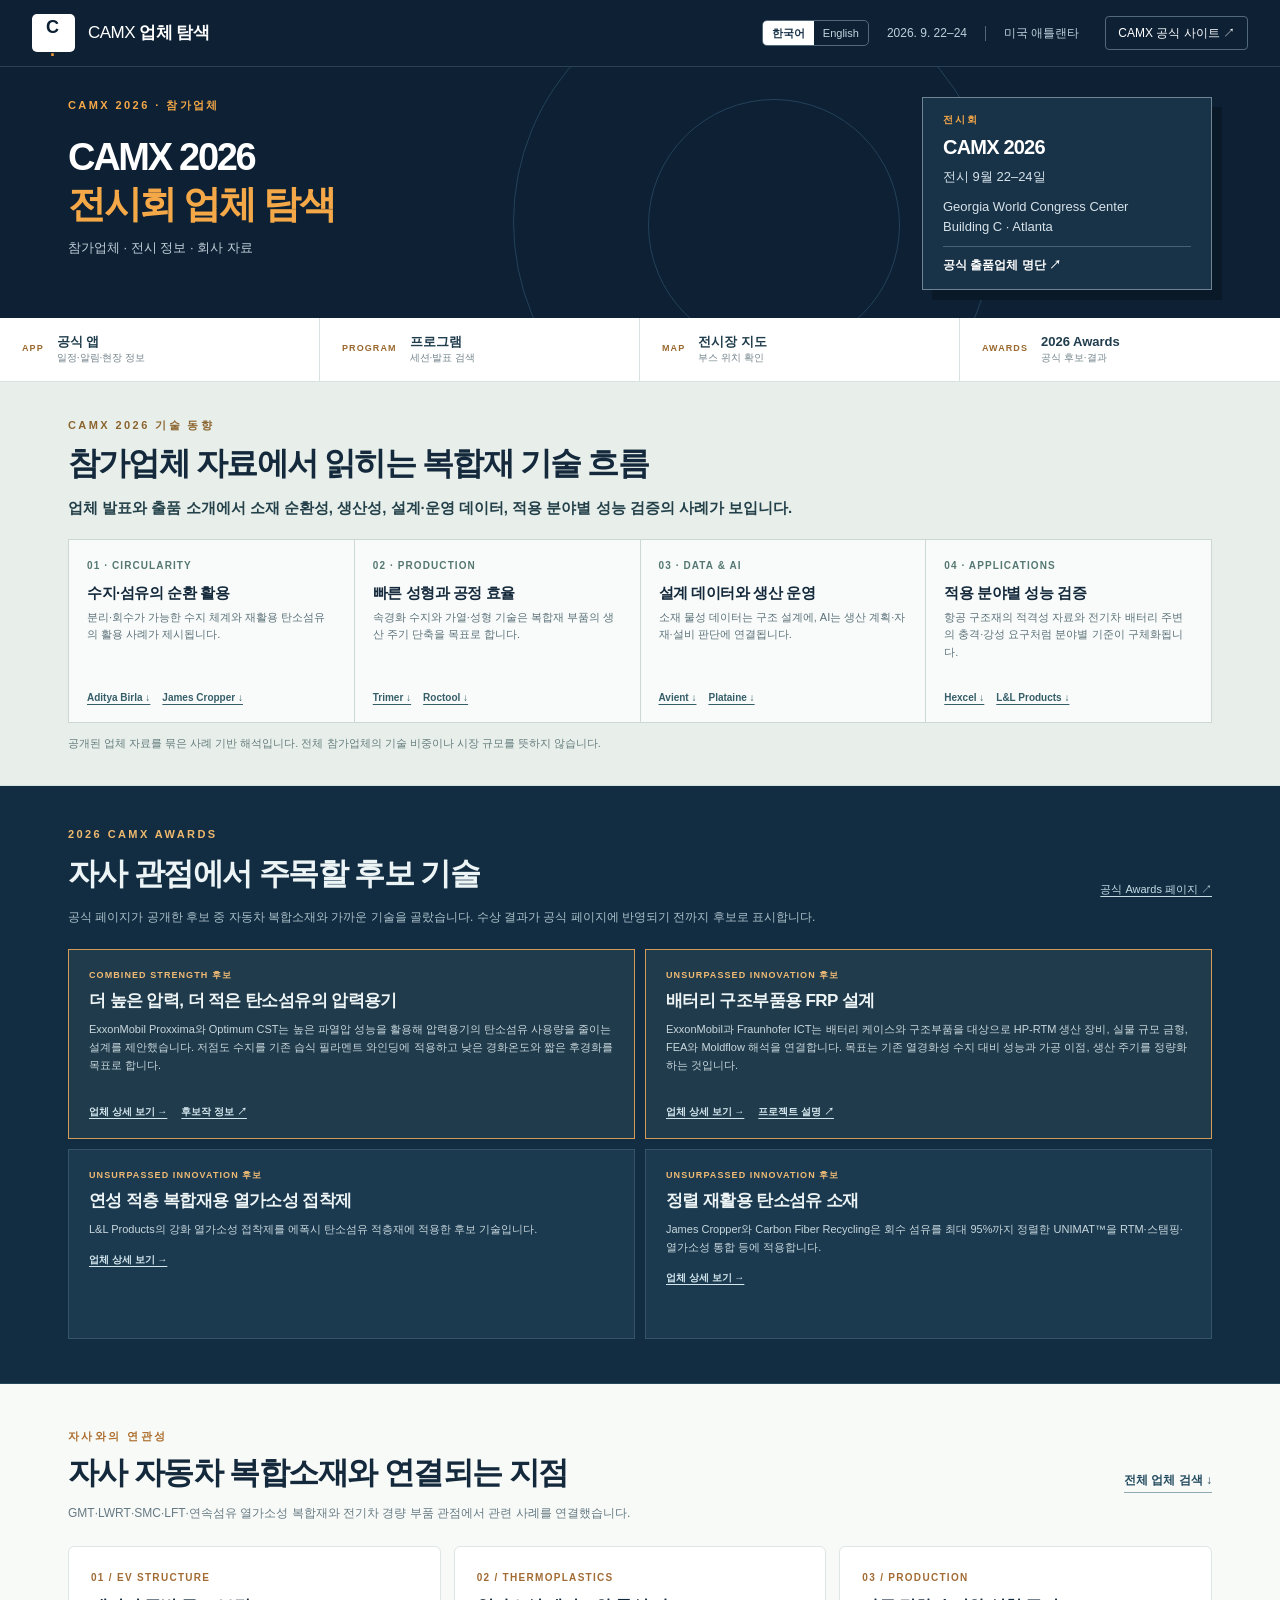
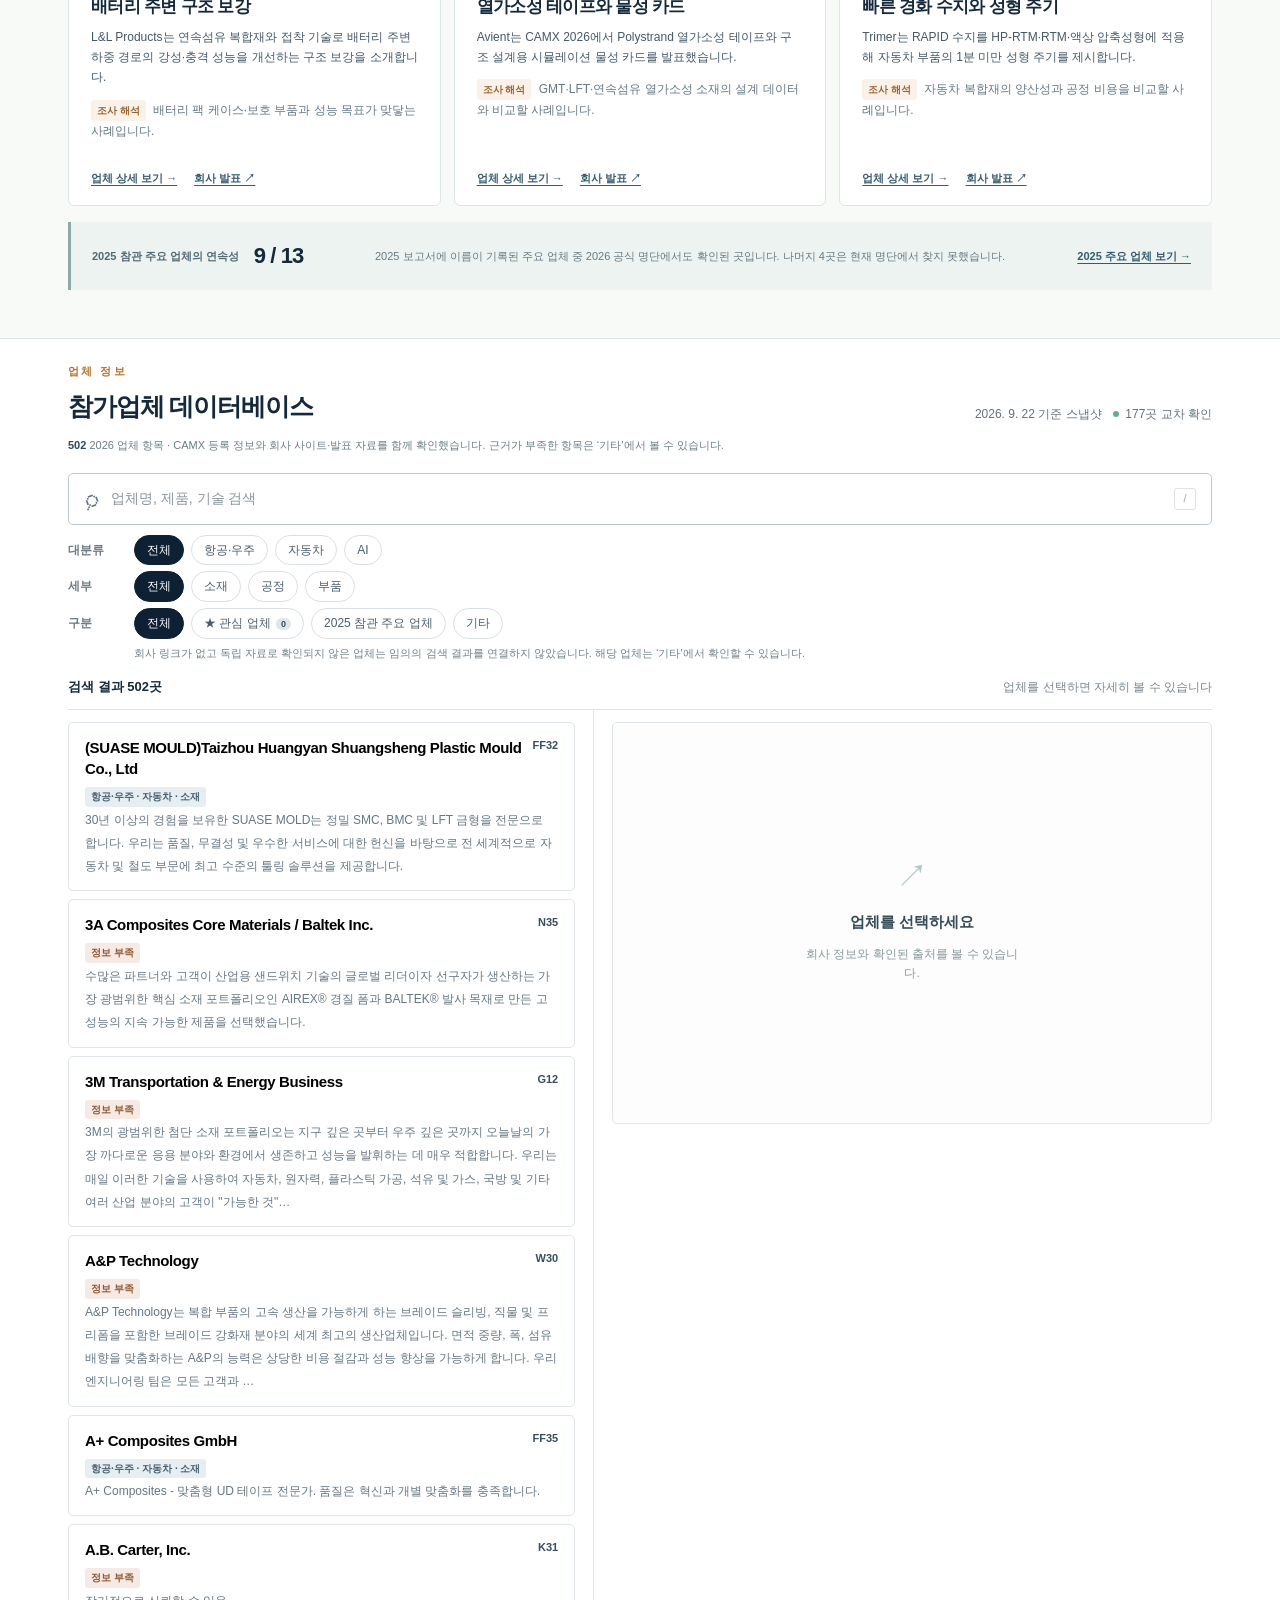
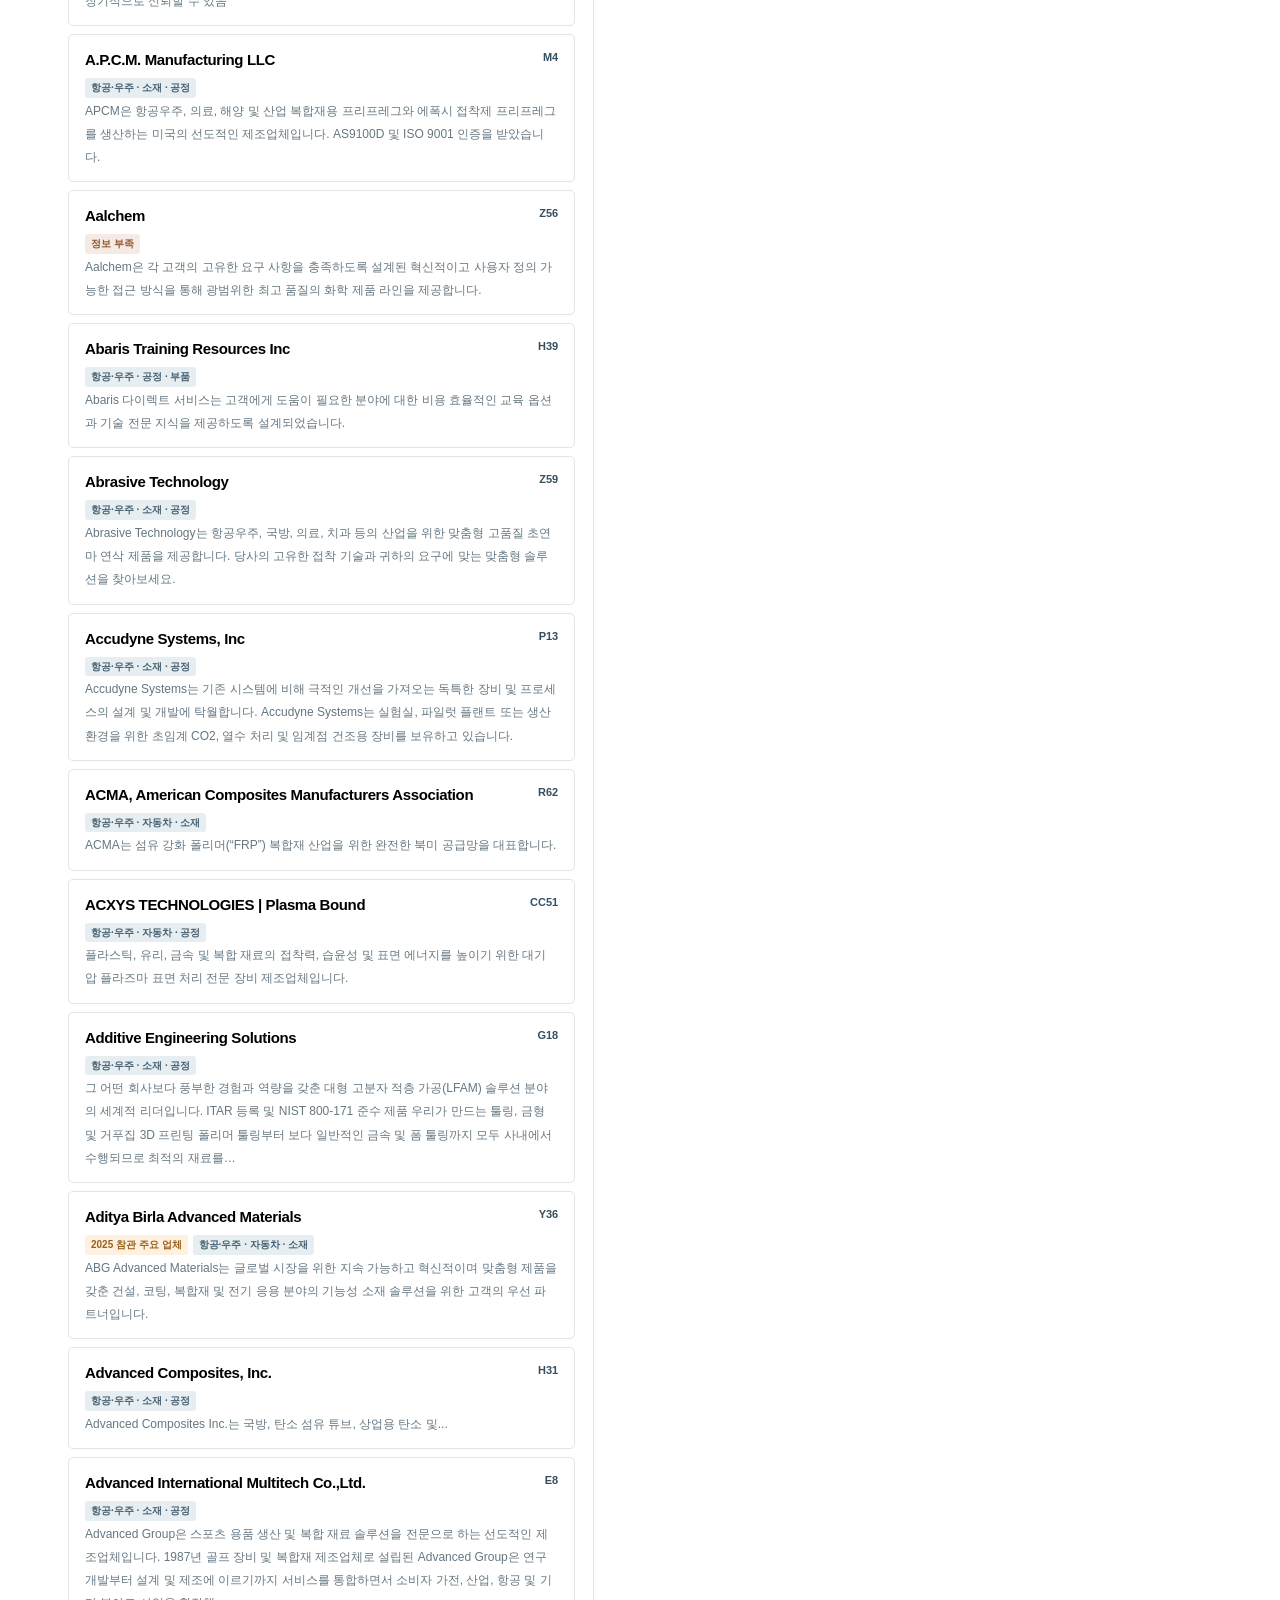
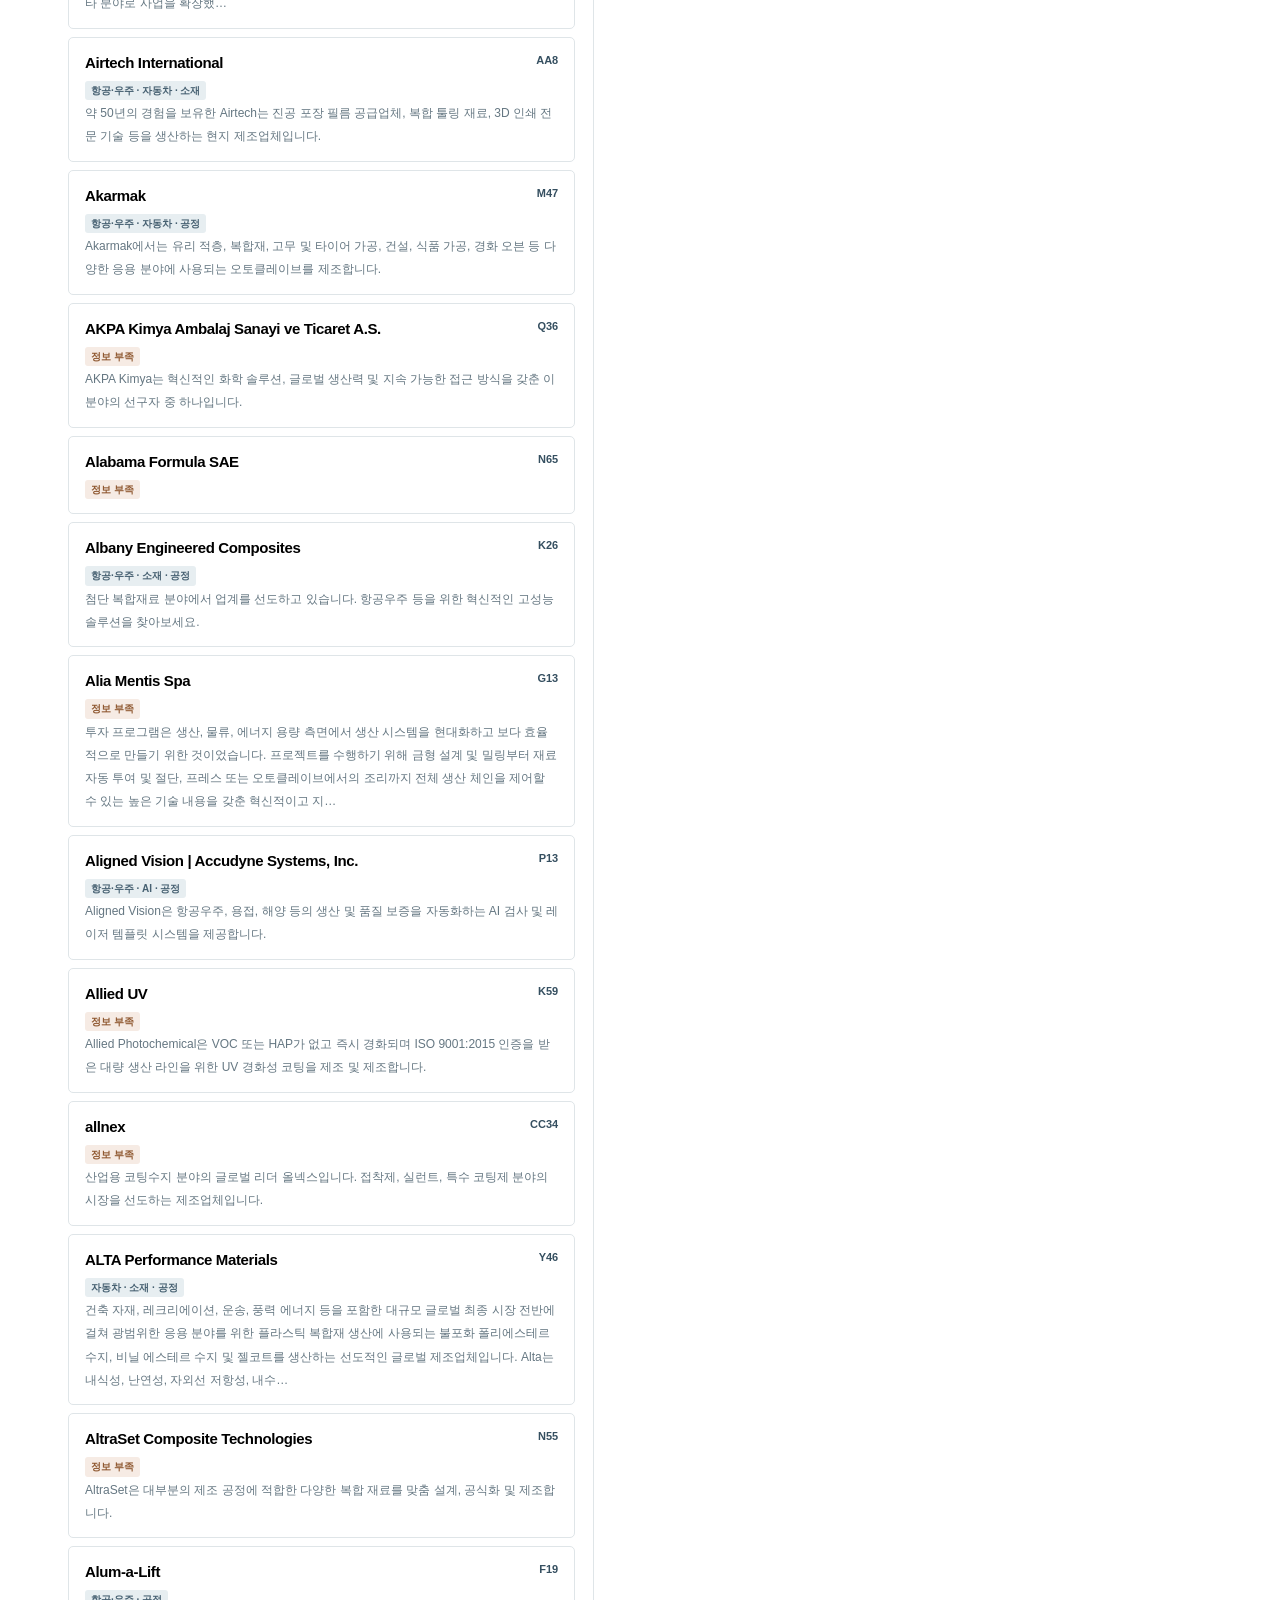
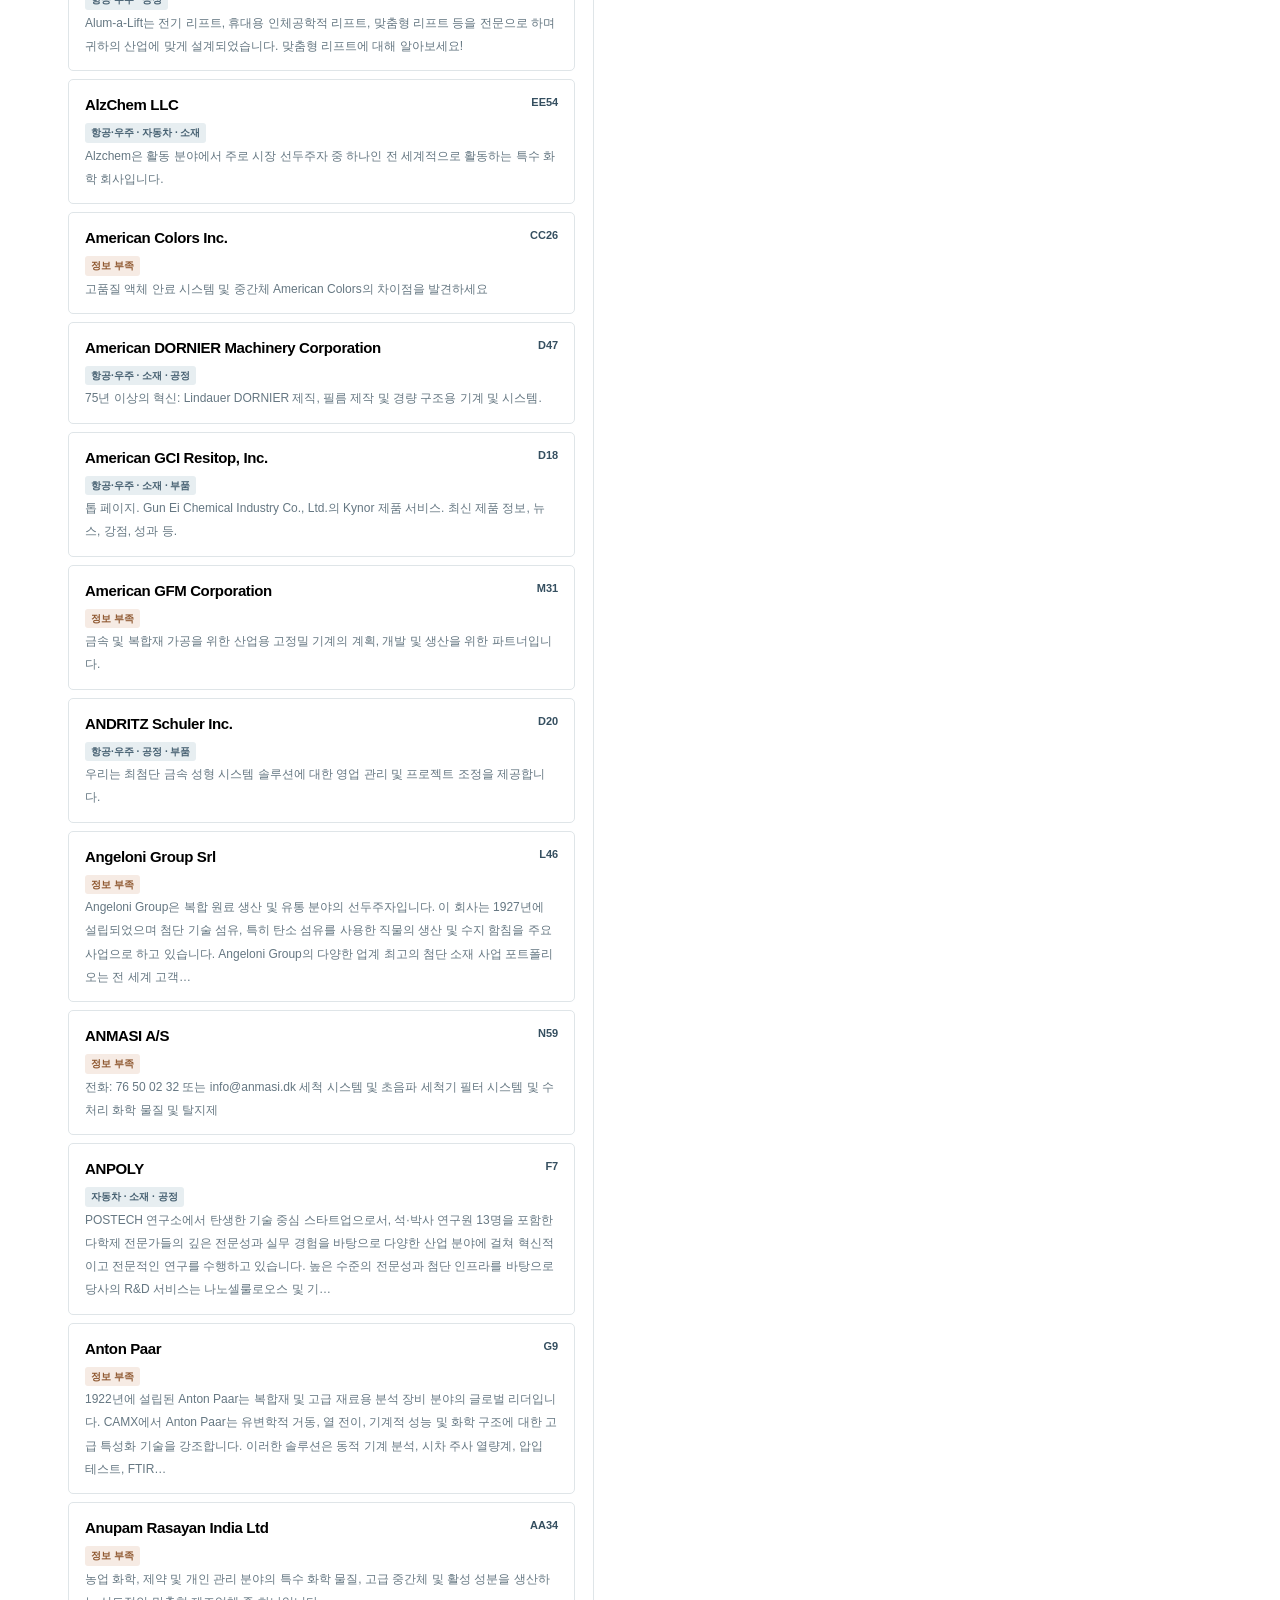
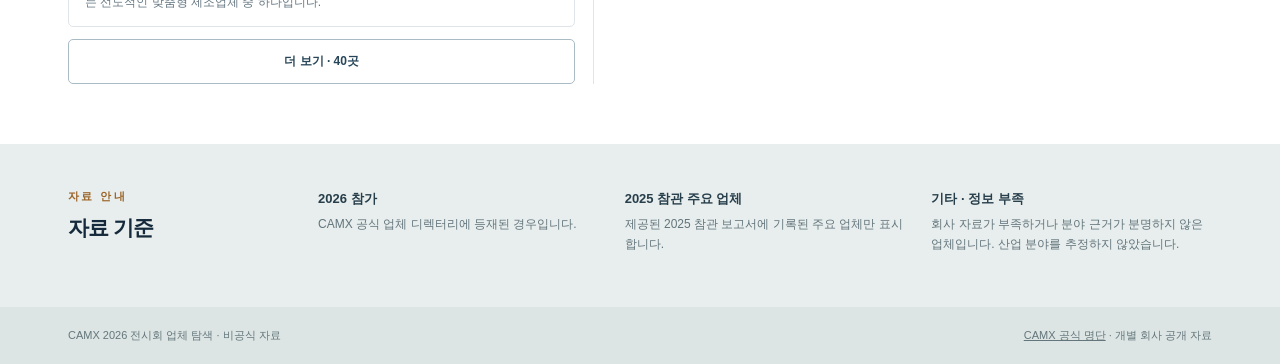
==== commit 324478d7: "Add CAMX app tools and 2026 awards research" ====
--- a/index.html
+++ b/index.html
@@ -7,9 +7,9 @@
   <meta name="description" content="CAMX 2026 전시회 업체 탐색. 항공·우주, 자동차, AI 분야와 소재, 공정, 부품으로 참가업체를 검색합니다.">
   <title>CAMX 2026 전시회 업체 탐색</title>
   <link rel="icon" href="favicon.svg" type="image/svg+xml">
-  <link rel="stylesheet" href="styles.css?v=20260919-trends">
-  <script defer src="i18n.js?v=20260919-trends"></script>
-  <script defer src="app.js?v=20260919-trends"></script>
+  <link rel="stylesheet" href="styles.css?v=20260922-app">
+  <script defer src="i18n.js?v=20260922-app"></script>
+  <script defer src="app.js?v=20260922-app"></script>
 </head>
 <body>
   <header class="site-header">
@@ -33,6 +33,13 @@
       </div>
     </section>
 
+    <nav class="official-tools" aria-label="CAMX 공식 도구" data-i18n-aria="officialTools">
+      <a href="https://www.thecamx.org/mobile-app-camx/" target="_blank" rel="noopener noreferrer"><span>APP</span><strong data-i18n="toolApp">공식 앱</strong><small data-i18n="toolAppNote">일정·알림·현장 정보</small></a>
+      <a href="https://camx2026.mapyourshow.com/8_0/explore/session-gallery.cfm" target="_blank" rel="noopener noreferrer"><span>PROGRAM</span><strong data-i18n="toolProgram">프로그램</strong><small data-i18n="toolProgramNote">세션·발표 검색</small></a>
+      <a href="https://camx2026.mapyourshow.com/8_0/floorplan/" target="_blank" rel="noopener noreferrer"><span>MAP</span><strong data-i18n="toolMap">전시장 지도</strong><small data-i18n="toolMapNote">부스 위치 확인</small></a>
+      <a href="https://www.thecamx.org/awards/" target="_blank" rel="noopener noreferrer"><span>AWARDS</span><strong data-i18n="toolAwards">2026 Awards</strong><small data-i18n="toolAwardsNote">공식 후보·결과</small></a>
+    </nav>
+
     <section class="trend-overview" aria-labelledby="trend-title">
       <div class="trend-head"><p class="eyebrow" data-i18n="trendKicker">CAMX 2026 기술 동향</p><h2 id="trend-title" data-i18n="trendTitle">참가업체 자료에서 읽히는 복합재 기술 흐름</h2><p data-i18n="trendLead">업체 발표와 출품 소개에서 소재 순환성, 생산성, 설계·운영 데이터, 적용 분야별 성능 검증의 사례가 보입니다.</p></div>
       <div class="trend-steps">
@@ -42,6 +49,17 @@
         <div class="trend-step"><span>04 · APPLICATIONS</span><h3 data-i18n="trendFourTitle">적용 분야별 성능 검증</h3><p data-i18n="trendFourBody">항공 구조재의 적격성 자료와 전기차 배터리 주변의 충격·강성 요구처럼 분야별 기준이 구체화됩니다.</p><div><button type="button" data-featured="id-410">Hexcel ↓</button><button type="button" data-featured="id-620">L&amp;L Products ↓</button></div></div>
       </div>
       <p class="trend-scope" data-i18n="trendScope">공개된 업체 자료를 묶은 사례 기반 해석입니다. 전체 참가업체의 기술 비중이나 시장 규모를 뜻하지 않습니다.</p>
+    </section>
+
+    <section class="awards-overview" aria-labelledby="awards-title">
+      <div class="awards-head"><div><p class="eyebrow" data-i18n="awardsKicker">2026 CAMX AWARDS</p><h2 id="awards-title" data-i18n="awardsTitle">자사 관점에서 주목할 후보 기술</h2></div><a href="https://www.thecamx.org/awards/" target="_blank" rel="noopener noreferrer" data-i18n="awardsOfficial">공식 Awards 페이지 ↗</a></div>
+      <p class="awards-lead" data-i18n="awardsLead">공식 페이지가 공개한 후보 중 자동차 복합소재와 가까운 기술을 골랐습니다. 수상 결과가 공식 페이지에 반영되기 전까지 후보로 표시합니다.</p>
+      <div class="award-grid">
+        <article class="award-card featured-award"><span data-i18n="awardCombined">COMBINED STRENGTH 후보</span><h3 data-i18n="exxonPressureTitle">더 높은 압력, 더 적은 탄소섬유의 압력용기</h3><p data-i18n="exxonPressureBody">ExxonMobil Proxxima와 Optimum CST는 높은 파열압 성능을 활용해 압력용기의 탄소섬유 사용량을 줄이는 설계를 제안했습니다. 저점도 수지를 기존 습식 필라멘트 와인딩에 적용하고 낮은 경화온도와 짧은 후경화를 목표로 합니다.</p><div><button type="button" data-featured="id-11883" data-i18n="companyDetail">업체 상세 보기 →</button><a href="https://camx2026.mapyourshow.com/8_0/sessions/session-details.cfm?scheduleid=229" target="_blank" rel="noopener noreferrer" data-i18n="entryDetail">후보작 정보 ↗</a></div></article>
+        <article class="award-card featured-award"><span data-i18n="awardInnovation">UNSURPASSED INNOVATION 후보</span><h3 data-i18n="exxonBatteryTitle">배터리 구조부품용 FRP 설계</h3><p data-i18n="exxonBatteryBody">ExxonMobil과 Fraunhofer ICT는 배터리 케이스와 구조부품을 대상으로 HP-RTM 생산 장비, 실물 규모 금형, FEA와 Moldflow 해석을 연결합니다. 목표는 기존 열경화성 수지 대비 성능과 가공 이점, 생산 주기를 정량화하는 것입니다.</p><div><button type="button" data-featured="id-11883" data-i18n="companyDetail">업체 상세 보기 →</button><a href="https://www.ict.fraunhofer.de/en/projects/ProxximaTM_resin_systems.html" target="_blank" rel="noopener noreferrer" data-i18n="projectDetail">프로젝트 설명 ↗</a></div></article>
+        <article class="award-card"><span data-i18n="awardInnovation">UNSURPASSED INNOVATION 후보</span><h3 data-i18n="llAwardTitle">연성 적층 복합재용 열가소성 접착제</h3><p data-i18n="llAwardBody">L&amp;L Products의 강화 열가소성 접착제를 에폭시 탄소섬유 적층재에 적용한 후보 기술입니다.</p><button type="button" data-featured="id-620" data-i18n="companyDetail">업체 상세 보기 →</button></article>
+        <article class="award-card"><span data-i18n="awardInnovation">UNSURPASSED INNOVATION 후보</span><h3 data-i18n="recycledAwardTitle">정렬 재활용 탄소섬유 소재</h3><p data-i18n="recycledAwardBody">James Cropper와 Carbon Fiber Recycling은 회수 섬유를 최대 95%까지 정렬한 UNIMAT™을 RTM·스탬핑·열가소성 통합 등에 적용합니다.</p><button type="button" data-featured="id-783" data-i18n="companyDetail">업체 상세 보기 →</button></article>
+      </div>
     </section>
 
     <section class="briefing" aria-labelledby="briefing-title">
@@ -55,7 +73,6 @@
         <article class="insight"><span class="insight-no">02 / THERMOPLASTICS</span><h3 data-i18n="insightTwoTitle">열가소성 테이프와 물성 카드</h3><p data-i18n="insightTwoFact">Avient는 CAMX 2026에서 Polystrand 열가소성 테이프와 구조 설계용 시뮬레이션 물성 카드를 발표했습니다.</p><p class="insight-meaning"><b data-i18n="interpretation">조사 해석</b> <span data-i18n="insightTwoMeaning">GMT·LFT·연속섬유 열가소성 소재의 설계 데이터와 비교할 사례입니다.</span></p><div class="insight-links"><button type="button" data-featured="id-9808" data-i18n="companyDetail">업체 상세 보기 →</button><a href="https://www.avient.com/news/avient-accelerates-composite-design-new-simulation-ready-material-cards-and-enhanced-polystrand-thermoplastic-tapes-camx-2026" target="_blank" rel="noopener noreferrer" data-i18n="companyAnnouncement">회사 발표 ↗</a></div></article>
         <article class="insight"><span class="insight-no">03 / PRODUCTION</span><h3 data-i18n="insightThreeTitle">빠른 경화 수지와 성형 주기</h3><p data-i18n="insightThreeFact">Trimer는 RAPID 수지를 HP-RTM·RTM·액상 압축성형에 적용해 자동차 부품의 1분 미만 성형 주기를 제시합니다.</p><p class="insight-meaning"><b data-i18n="interpretation">조사 해석</b> <span data-i18n="insightThreeMeaning">자동차 복합재의 양산성과 공정 비용을 비교할 사례입니다.</span></p><div class="insight-links"><button type="button" data-featured="id-11686" data-i18n="companyDetail">업체 상세 보기 →</button><a href="https://trimer-tech.com/markets/" target="_blank" rel="noopener noreferrer" data-i18n="companyAnnouncement">회사 발표 ↗</a></div></article>
       </div>
-      <article class="award-spotlight"><div class="award-icon" aria-hidden="true">★</div><div class="award-body"><span class="award-kicker" data-i18n="awardKicker">2025 CAMX 수상 · ExxonMobil 2026 참가</span><h3 data-i18n="awardTitle">ExxonMobil Proxxima · McCLARIN Composites</h3><p data-i18n="awardFact">Proxxima 수지와 VARTM 공정으로 스포츠카 전방 트렁크의 Class-A 복합재 후드를 제작해 2025 CAMX Combined Strength상을 받았습니다.</p><p class="award-qualifier" data-i18n="awardQualifier">ExxonMobil은 2026년 Fraunhofer ICT와 배터리 구조부품용 FRP 설계로 CAMX 혁신상 후보에 올랐습니다. 2026 수상 결과는 9월 22일 발표 예정입니다.</p><div class="insight-links"><button type="button" data-featured="id-11883" data-i18n="companyDetail">업체 상세 보기 →</button><a href="https://www.iacmi.org/bright-idea-polyolefin-thermoset-resin-power-performance/" target="_blank" rel="noopener noreferrer" data-i18n="awardSource">수상 근거 ↗</a><a href="https://www.thecamx.org/awards/" target="_blank" rel="noopener noreferrer" data-i18n="awardStatus">2026 후보·발표 일정 ↗</a></div></div></article>
       <div class="continuity"><div><span class="continuity-label" data-i18n="continuityLabel">2025 참관 주요 업체의 연속성</span><strong><span id="stat-match">—</span> / <span id="stat-report">—</span></strong></div><p data-i18n="continuityCopy">2025 보고서에 이름이 기록된 주요 업체 중 2026 공식 명단에서도 확인된 곳입니다. 나머지 4곳은 현재 명단에서 찾지 못했습니다.</p><button type="button" id="show-prior" data-i18n="seePrior">2025 주요 업체 보기 →</button></div>
     </section>
 
@@ -72,7 +89,7 @@
       </div>
       <div class="filter-row"><span class="filter-label" data-i18n="marketLabel">대분류</span><div id="market-filters" class="chips" role="group" aria-label="대분류 필터" data-i18n-aria="marketFilters"></div></div>
       <div class="filter-row second"><span class="filter-label" data-i18n="segmentLabel">세부</span><div id="segment-filters" class="chips" role="group" aria-label="세부 필터" data-i18n-aria="segmentFilters"></div></div>
-      <div class="filter-row second"><span class="filter-label" data-i18n="scopeLabel">구분</span><div class="chips" role="group" aria-label="구분 필터" data-i18n-aria="statusFilters"><button class="chip active" data-scope="all" type="button" data-i18n="all">전체</button><button class="chip" data-scope="prior" type="button" data-i18n="prior">2025 참관 주요 업체</button><button class="chip" data-scope="uncertain" type="button" data-i18n="other">기타</button></div></div>
+      <div class="filter-row second"><span class="filter-label" data-i18n="scopeLabel">구분</span><div class="chips" role="group" aria-label="구분 필터" data-i18n-aria="statusFilters"><button class="chip active" data-scope="all" type="button" data-i18n="all">전체</button><button class="chip" data-scope="favorite" type="button"><span aria-hidden="true">★</span> <span data-i18n="favorites">관심 업체</span> <b id="favorite-count">0</b></button><button class="chip" data-scope="prior" type="button" data-i18n="prior">2025 참관 주요 업체</button><button class="chip" data-scope="uncertain" type="button" data-i18n="other">기타</button></div></div>
       <p class="scope-note" data-i18n="scopeNote">회사 링크가 없고 독립 자료로 확인되지 않은 업체는 임의의 검색 결과를 연결하지 않았습니다. 해당 업체는 ‘기타’에서 확인할 수 있습니다.</p>
 
       <div class="results-head"><p id="result-count" aria-live="polite">업체 목록을 불러오는 중입니다.</p><span data-i18n="selectHint">업체를 선택하면 자세히 볼 수 있습니다</span></div>
--- a/styles.css
+++ b/styles.css
@@ -19,6 +19,9 @@
 .detail-section small{display:block;color:#87979e;font-size:10px;margin:-3px 0 6px}
 .detail-section p{white-space:pre-line;overflow-wrap:anywhere}
 .camx-full{margin-top:10px;border-top:1px dashed #dce5e8;padding-top:8px}.camx-full summary{display:list-item;cursor:pointer;color:#315d70;font-size:11px;font-weight:750}.camx-full summary:hover{text-decoration:underline}.camx-full p{margin-top:10px;color:#5c6f78;font-size:12px}
+.official-tools{display:grid;grid-template-columns:repeat(4,1fr);background:#fff;border-bottom:1px solid #d9e2e3}.official-tools a{display:grid;grid-template-columns:auto 1fr;gap:0 13px;padding:16px 22px;text-decoration:none;border-right:1px solid #d9e2e3}.official-tools a:last-child{border-right:0}.official-tools span{grid-row:1/3;align-self:center;font-size:9px;letter-spacing:.12em;font-weight:850;color:#9a682e}.official-tools strong{font-size:13px;line-height:1.25;color:#203d4d}.official-tools small{font-size:10px;color:#74858c}.official-tools a:hover{background:#f0f5f3}.awards-overview{background:#122d42;color:#edf4f5;padding:40px 68px 44px;border-bottom:1px solid #27475d}.awards-head{display:flex;align-items:end;justify-content:space-between;gap:20px}.awards-head .eyebrow{margin:0 0 7px;color:#efb96e}.awards-head h2{font-size:clamp(23px,2.6vw,31px);margin:0;letter-spacing:-.05em}.awards-head>a{font-size:11px;color:#c5dce5;text-underline-offset:3px}.awards-lead{font-size:12px;color:#abc0c9;max-width:850px;line-height:1.65;margin:10px 0 21px}.award-grid{display:grid;grid-template-columns:repeat(2,minmax(0,1fr));gap:10px}.award-card{background:#1b3a50;border:1px solid #355469;padding:19px 20px;min-height:190px;display:flex;flex-direction:column}.award-card.featured-award{border-color:#d09c58;background:#203b4c}.award-card>span{font-size:9px;letter-spacing:.12em;color:#efba74;font-weight:850}.award-card h3{font-size:17px;line-height:1.35;margin:7px 0 7px;letter-spacing:-.035em}.award-card p{font-size:11px;line-height:1.65;color:#c8d7dc;margin:0 0 14px}.award-card>div{display:flex;flex-wrap:wrap;gap:14px;margin-top:auto}.award-card button,.award-card a{border:0;background:none;padding:0;color:#d3e6ed;font-size:10px;font-weight:750;text-decoration:underline;text-underline-offset:3px;text-align:left}.favorite-toggle{width:100%;margin:10px 0 0;padding:8px 10px;border:1px solid #b9c9ce;background:#fff;color:#31596a;border-radius:4px;font-size:11px;font-weight:800;text-align:left}.favorite-toggle.saved{background:#fff3de;border-color:#d9a760;color:#80531e}.chip b{font-size:9px;margin-left:2px;background:#dce7ea;color:#334f5b;border-radius:9px;padding:1px 5px}.chip.active b{background:#fff;color:#173149}
+@media(max-width:900px){.official-tools a{padding:14px}.awards-overview{padding:36px 32px}}
+@media(max-width:700px){.official-tools{grid-template-columns:repeat(2,1fr)}.official-tools a:nth-child(2){border-right:0}.official-tools a:nth-child(-n+2){border-bottom:1px solid #d9e2e3}.awards-overview{padding:30px 18px 34px}.awards-head{align-items:start}.award-grid{grid-template-columns:1fr}.award-card{min-height:0}.awards-head>a{max-width:90px;text-align:right}}
 .detail-panel .links a{overflow-wrap:anywhere}
 .language-switch{display:flex;border:1px solid #52697b;border-radius:5px;overflow:hidden;flex:none}
 .language-switch button{border:0;background:transparent;color:#c4d5df;font-size:11px;padding:6px 9px;line-height:1.1}
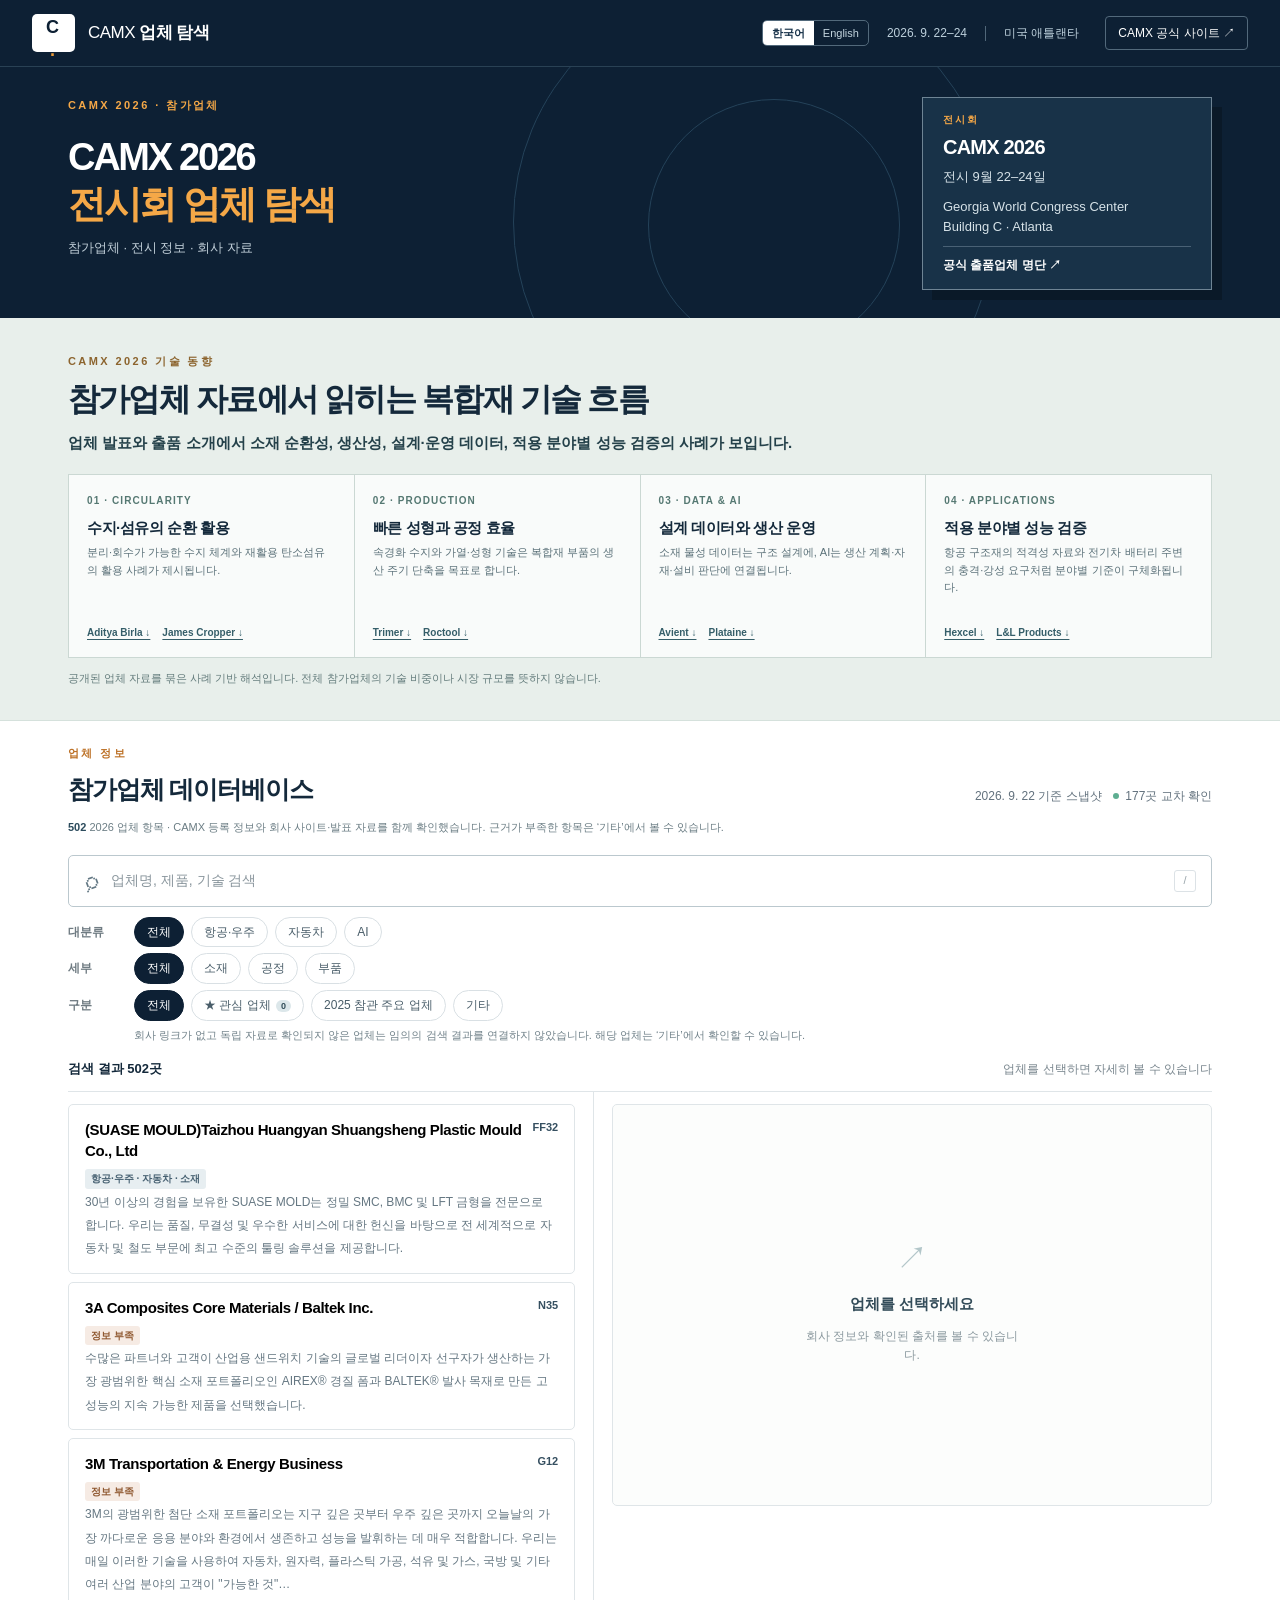
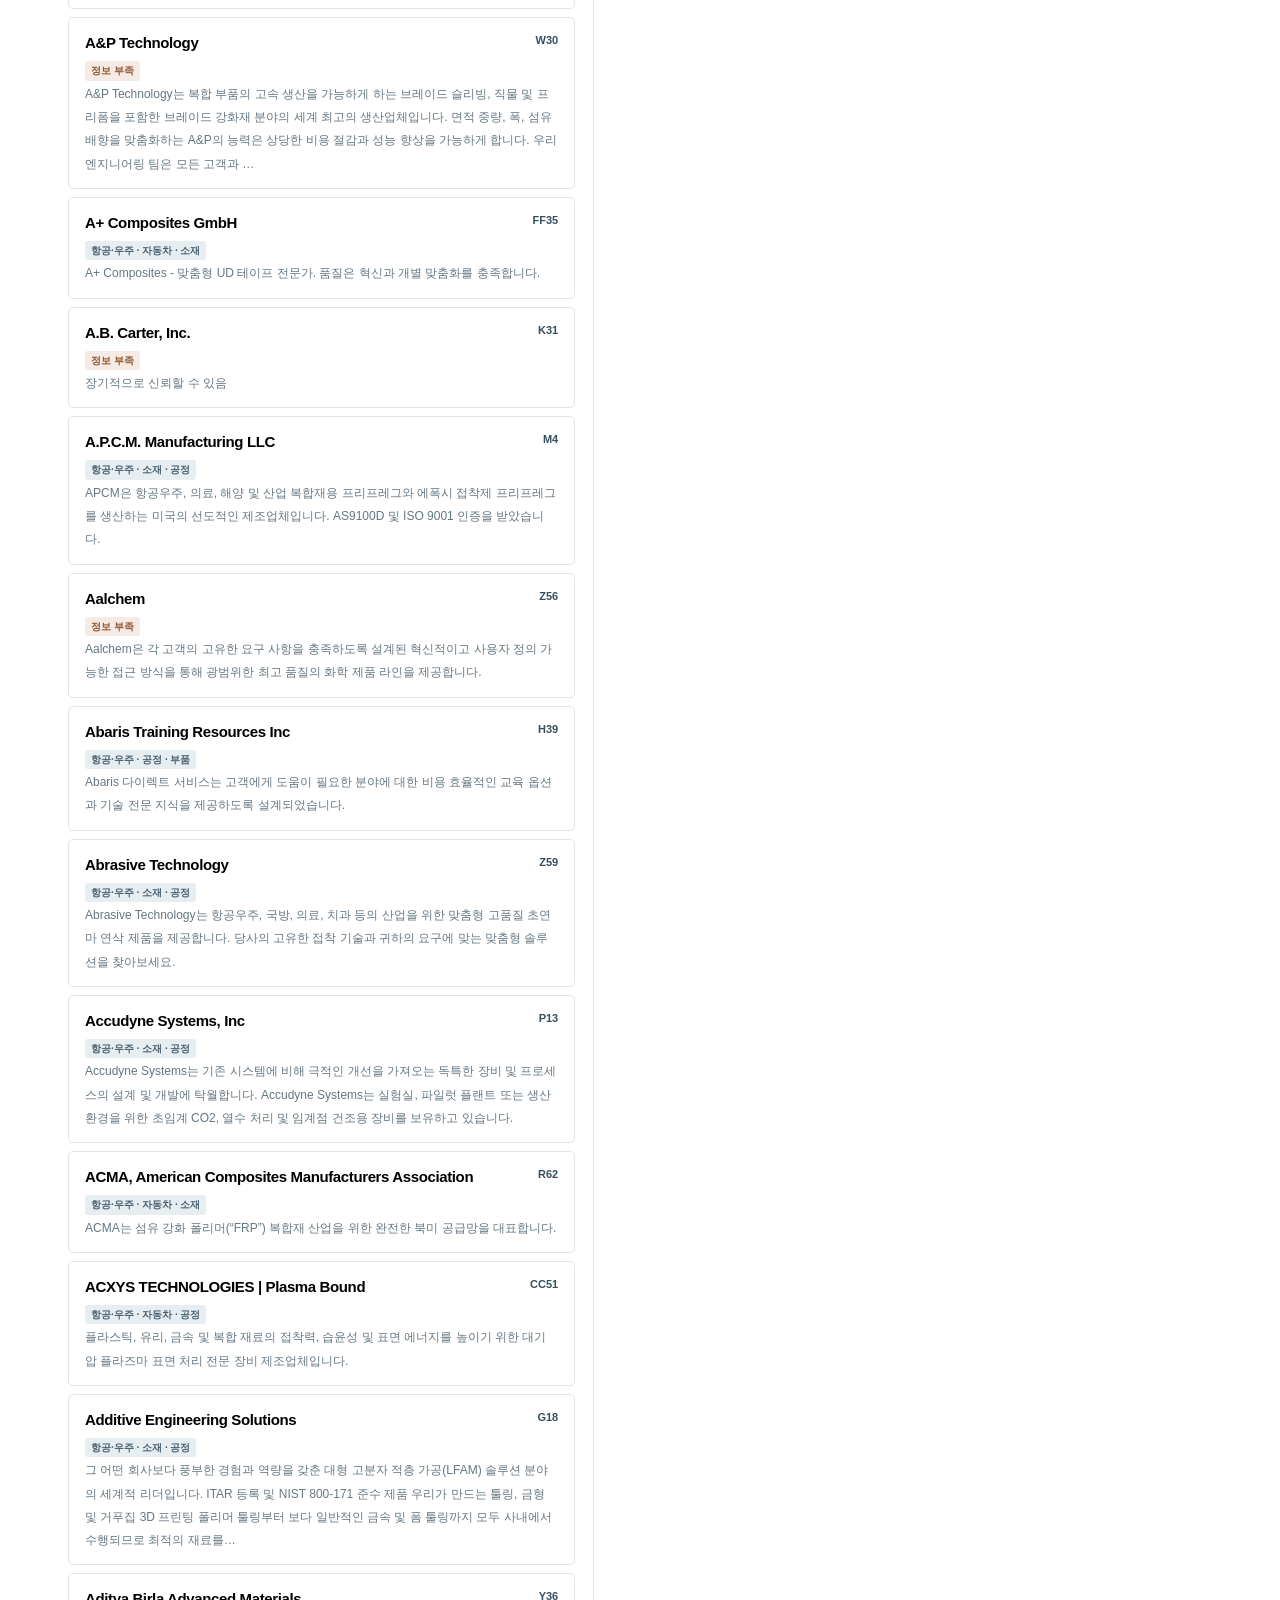
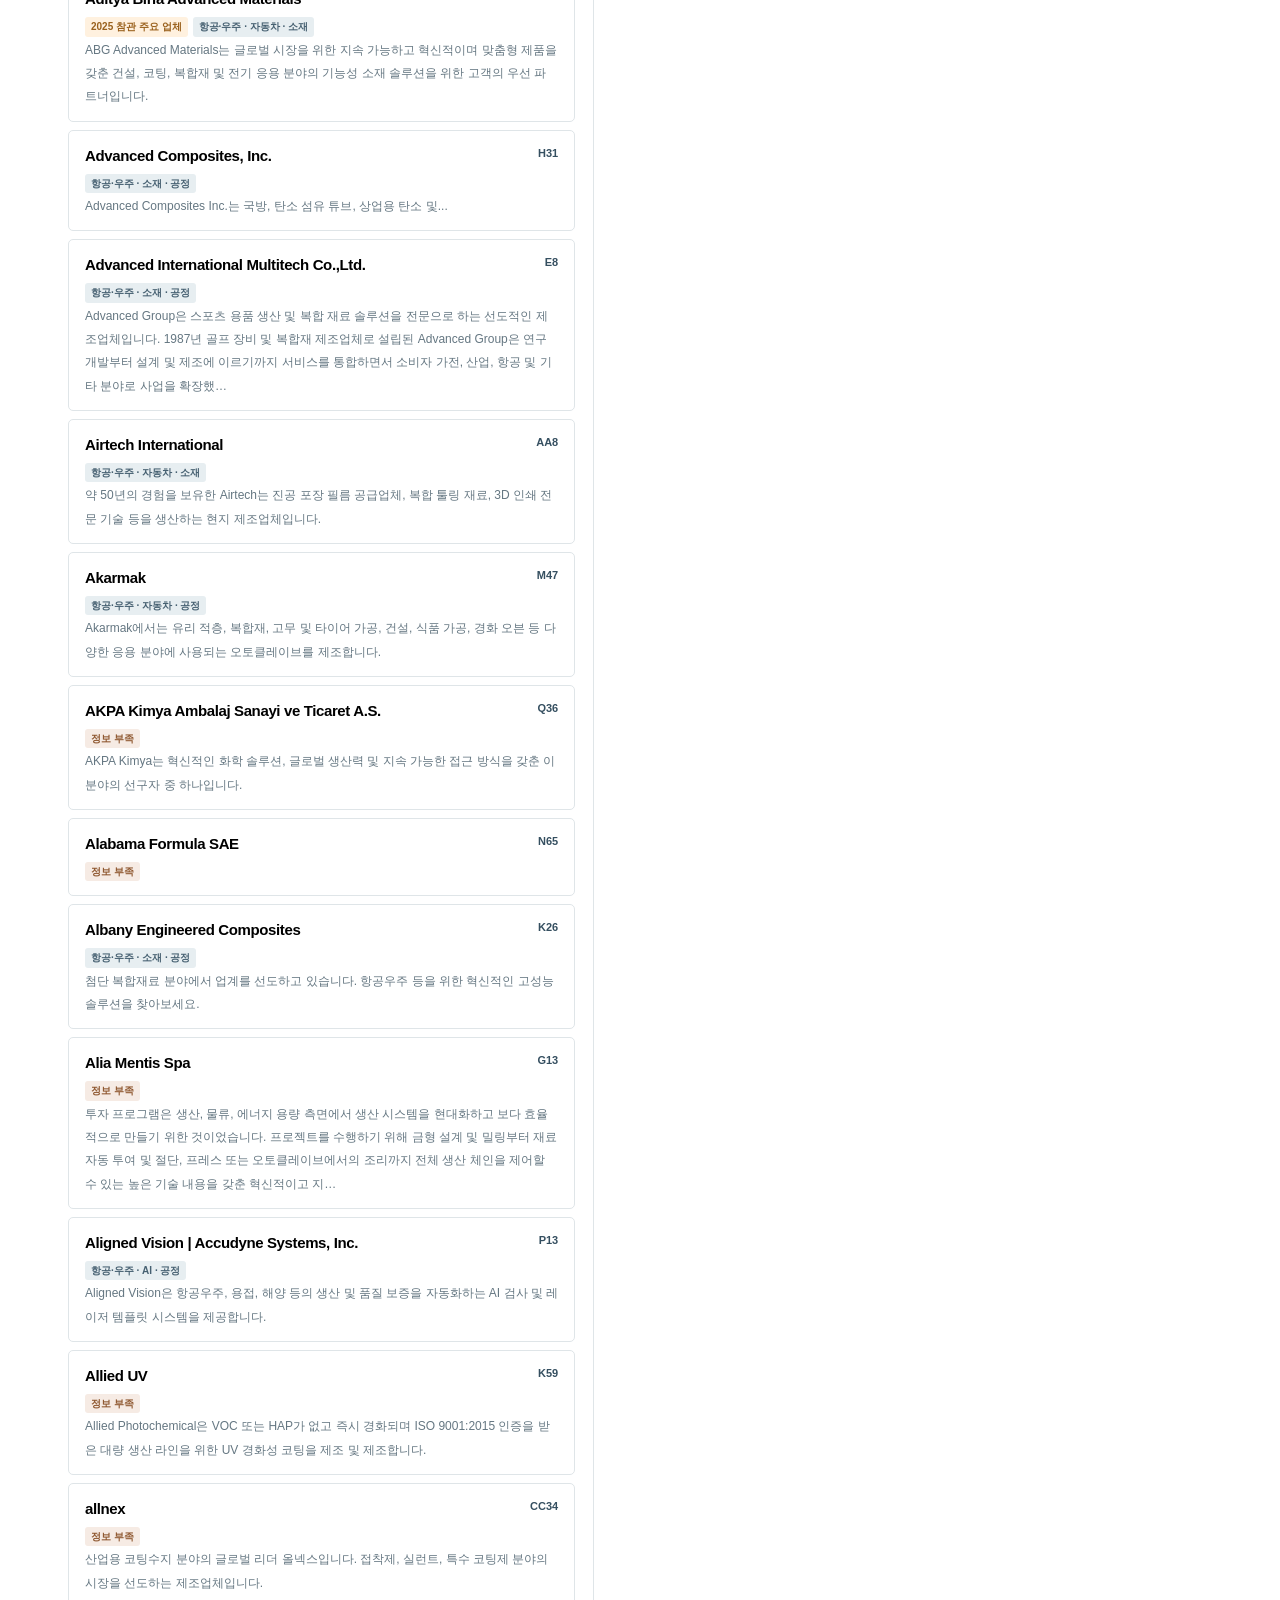
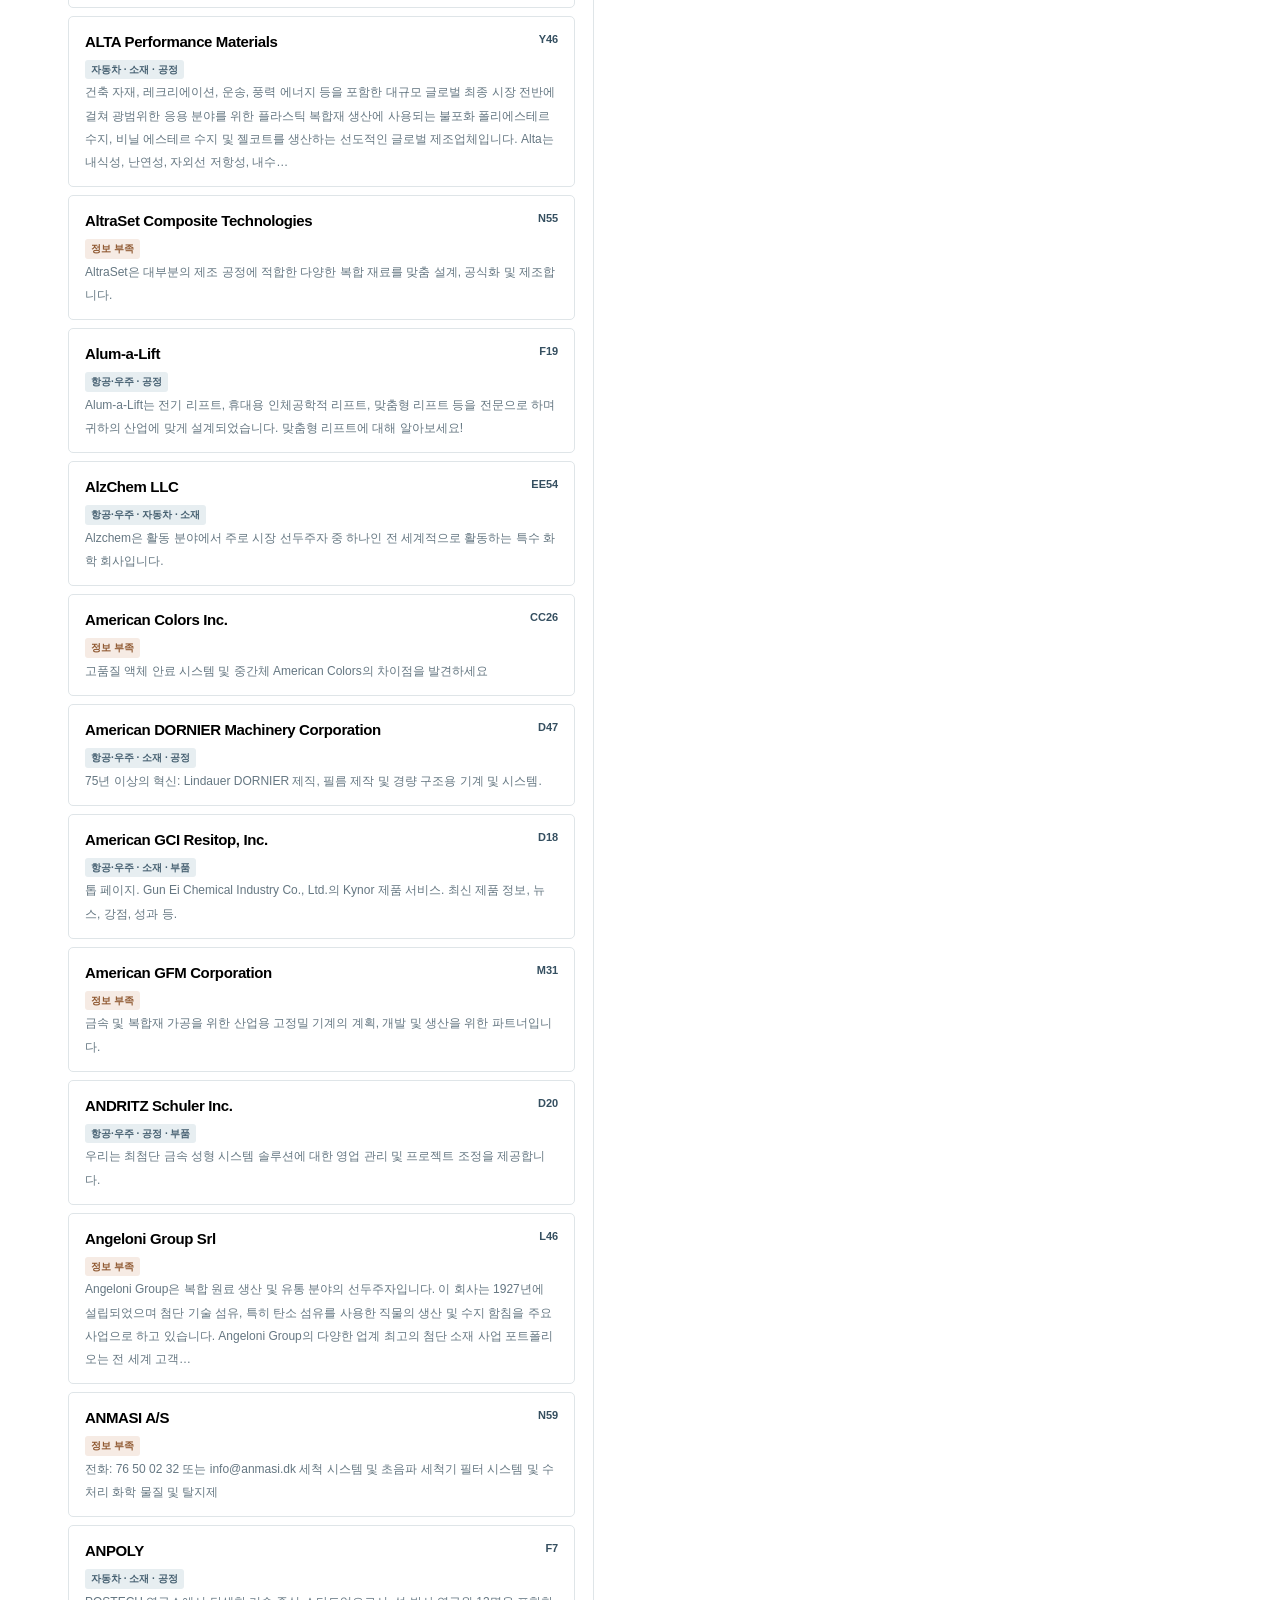
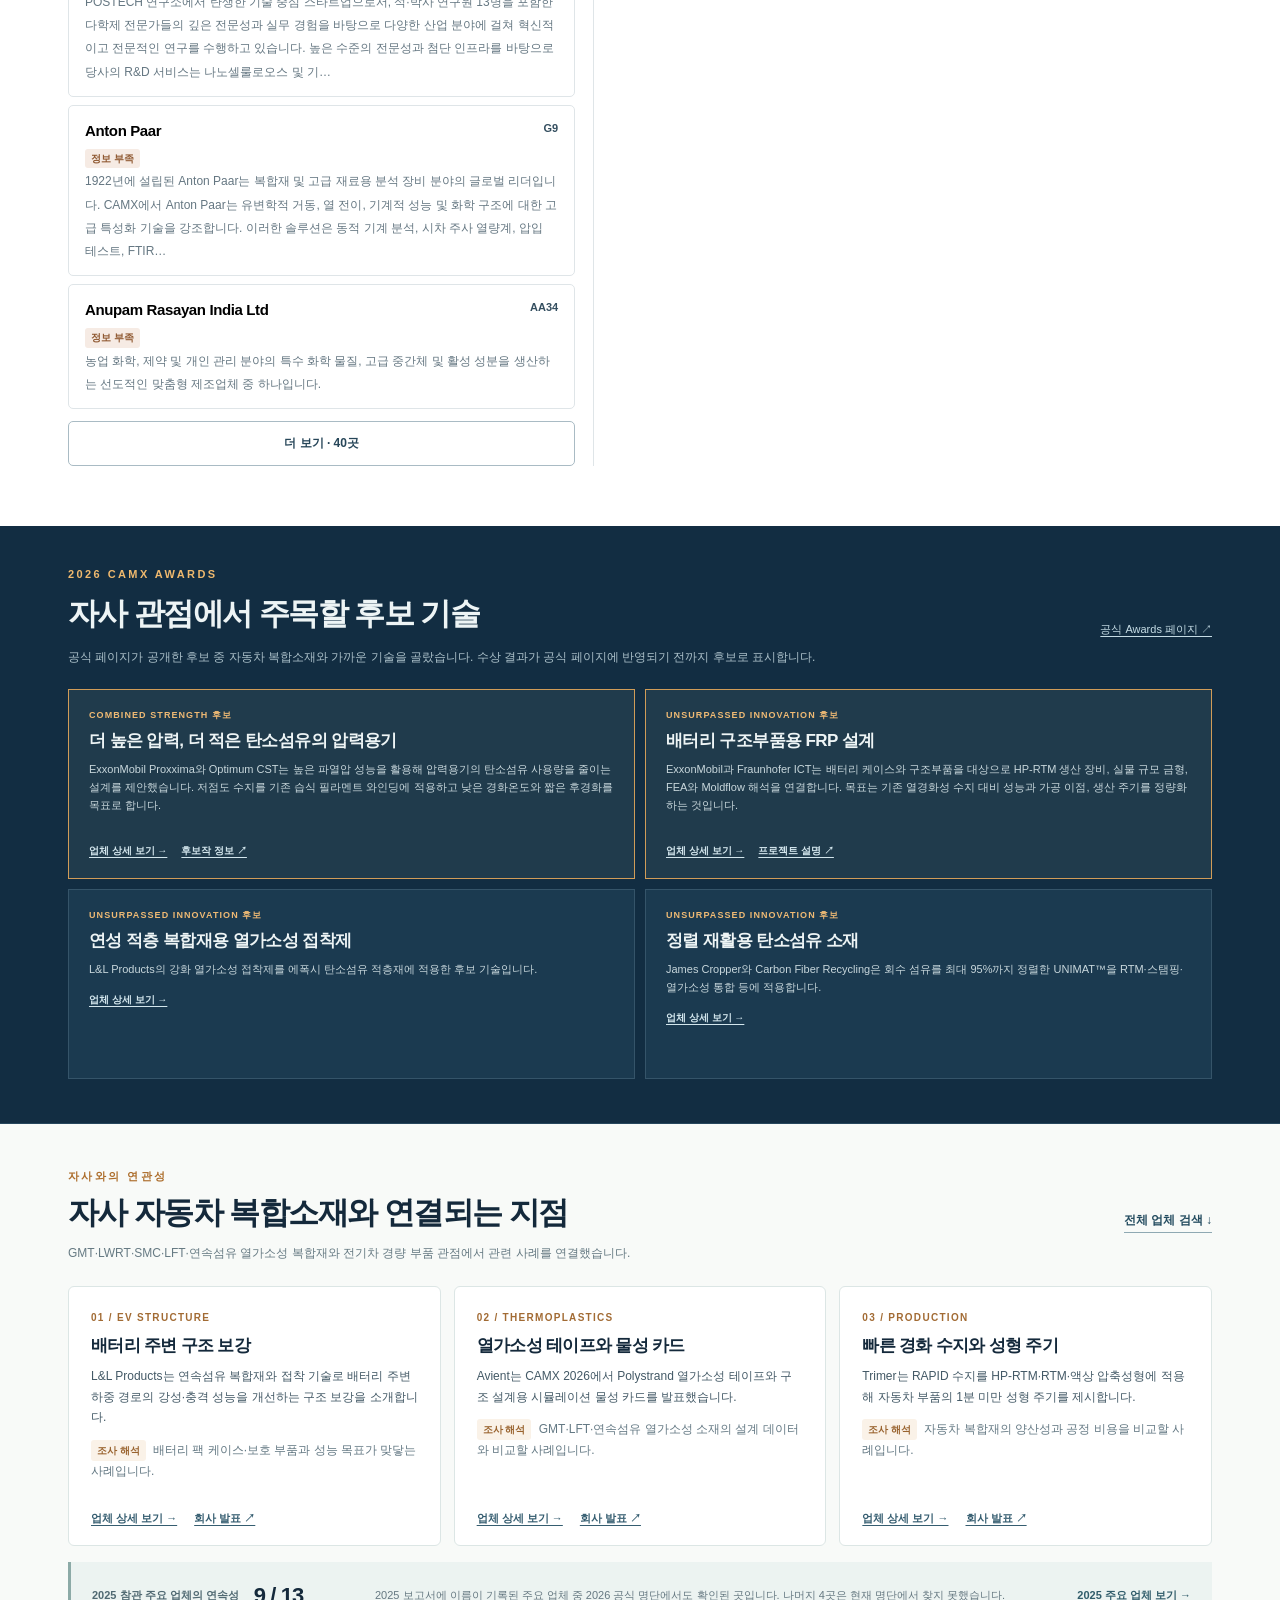
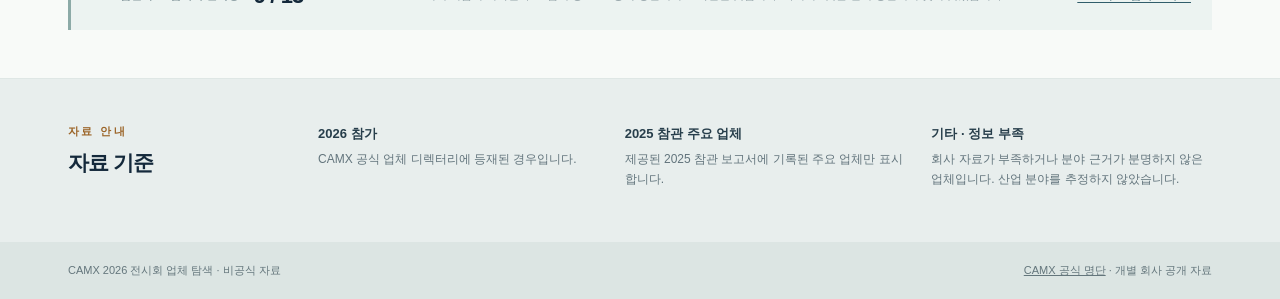
==== commit 1d865918: "Restore exhibitor database prominence" ====
--- a/index.html
+++ b/index.html
@@ -7,9 +7,9 @@
   <meta name="description" content="CAMX 2026 전시회 업체 탐색. 항공·우주, 자동차, AI 분야와 소재, 공정, 부품으로 참가업체를 검색합니다.">
   <title>CAMX 2026 전시회 업체 탐색</title>
   <link rel="icon" href="favicon.svg" type="image/svg+xml">
-  <link rel="stylesheet" href="styles.css?v=20260922-app">
-  <script defer src="i18n.js?v=20260922-app"></script>
-  <script defer src="app.js?v=20260922-app"></script>
+  <link rel="stylesheet" href="styles.css?v=20260922-db">
+  <script defer src="i18n.js?v=20260922-db"></script>
+  <script defer src="app.js?v=20260922-db"></script>
 </head>
 <body>
   <header class="site-header">
@@ -33,12 +33,6 @@
       </div>
     </section>
 
-    <nav class="official-tools" aria-label="CAMX 공식 도구" data-i18n-aria="officialTools">
-      <a href="https://www.thecamx.org/mobile-app-camx/" target="_blank" rel="noopener noreferrer"><span>APP</span><strong data-i18n="toolApp">공식 앱</strong><small data-i18n="toolAppNote">일정·알림·현장 정보</small></a>
-      <a href="https://camx2026.mapyourshow.com/8_0/explore/session-gallery.cfm" target="_blank" rel="noopener noreferrer"><span>PROGRAM</span><strong data-i18n="toolProgram">프로그램</strong><small data-i18n="toolProgramNote">세션·발표 검색</small></a>
-      <a href="https://camx2026.mapyourshow.com/8_0/floorplan/" target="_blank" rel="noopener noreferrer"><span>MAP</span><strong data-i18n="toolMap">전시장 지도</strong><small data-i18n="toolMapNote">부스 위치 확인</small></a>
-      <a href="https://www.thecamx.org/awards/" target="_blank" rel="noopener noreferrer"><span>AWARDS</span><strong data-i18n="toolAwards">2026 Awards</strong><small data-i18n="toolAwardsNote">공식 후보·결과</small></a>
-    </nav>
 
     <section class="trend-overview" aria-labelledby="trend-title">
       <div class="trend-head"><p class="eyebrow" data-i18n="trendKicker">CAMX 2026 기술 동향</p><h2 id="trend-title" data-i18n="trendTitle">참가업체 자료에서 읽히는 복합재 기술 흐름</h2><p data-i18n="trendLead">업체 발표와 출품 소개에서 소재 순환성, 생산성, 설계·운영 데이터, 적용 분야별 성능 검증의 사례가 보입니다.</p></div>
@@ -50,6 +44,30 @@
       </div>
       <p class="trend-scope" data-i18n="trendScope">공개된 업체 자료를 묶은 사례 기반 해석입니다. 전체 참가업체의 기술 비중이나 시장 규모를 뜻하지 않습니다.</p>
     </section>
+
+    <section id="database" class="workspace" aria-label="업체 검색" data-i18n-aria="searchArea">
+      <div class="workspace-head">
+        <div><p class="eyebrow light" data-i18n="researchKicker">업체 정보</p><h2 data-i18n="database">참가업체 데이터베이스</h2></div>
+        <p class="snapshot"><span data-i18n="snapshot">2026. 9. 19 기준 스냅샷</span> <span class="snapshot-dot"></span> <span id="snapshot-count">불러오는 중</span></p>
+      </div>
+      <p class="database-meta"><strong id="stat-all">—</strong> <span data-i18n="statAll">2026 업체 항목</span> · <span data-i18n="statNote">CAMX 등록 정보와 회사 사이트·발표 자료를 함께 확인했습니다. 근거가 부족한 항목은 ‘기타’에서 볼 수 있습니다.</span></p>
+
+      <div class="search-area">
+        <label class="search-box" for="search-input"><span class="search-icon" aria-hidden="true">⌕</span><input id="search-input" type="search" autocomplete="off" placeholder="업체명, 제품, 기술 검색" data-i18n-placeholder="searchPlaceholder"><span class="shortcut">/</span></label>
+        <button id="clear-button" class="clear-button" type="button" hidden data-i18n="clear">초기화</button>
+      </div>
+      <div class="filter-row"><span class="filter-label" data-i18n="marketLabel">대분류</span><div id="market-filters" class="chips" role="group" aria-label="대분류 필터" data-i18n-aria="marketFilters"></div></div>
+      <div class="filter-row second"><span class="filter-label" data-i18n="segmentLabel">세부</span><div id="segment-filters" class="chips" role="group" aria-label="세부 필터" data-i18n-aria="segmentFilters"></div></div>
+      <div class="filter-row second"><span class="filter-label" data-i18n="scopeLabel">구분</span><div class="chips" role="group" aria-label="구분 필터" data-i18n-aria="statusFilters"><button class="chip active" data-scope="all" type="button" data-i18n="all">전체</button><button class="chip" data-scope="favorite" type="button"><span aria-hidden="true">★</span> <span data-i18n="favorites">관심 업체</span> <b id="favorite-count">0</b></button><button class="chip" data-scope="prior" type="button" data-i18n="prior">2025 참관 주요 업체</button><button class="chip" data-scope="uncertain" type="button" data-i18n="other">기타</button></div></div>
+      <p class="scope-note" data-i18n="scopeNote">회사 링크가 없고 독립 자료로 확인되지 않은 업체는 임의의 검색 결과를 연결하지 않았습니다. 해당 업체는 ‘기타’에서 확인할 수 있습니다.</p>
+
+      <div class="results-head"><p id="result-count" aria-live="polite">업체 목록을 불러오는 중입니다.</p><span data-i18n="selectHint">업체를 선택하면 자세히 볼 수 있습니다</span></div>
+      <div class="results-layout">
+        <div class="list-column"><div id="company-list" class="company-list"></div><button id="more-button" class="more-button" type="button" hidden>더 보기</button></div>
+        <aside id="detail-panel" class="detail-panel" aria-live="polite"><div class="empty-detail"><span>↗</span><strong>업체를 선택하세요</strong><p>회사 정보와 확인된 출처를 볼 수 있습니다.</p></div></aside>
+      </div>
+    </section>
+
 
     <section class="awards-overview" aria-labelledby="awards-title">
       <div class="awards-head"><div><p class="eyebrow" data-i18n="awardsKicker">2026 CAMX AWARDS</p><h2 id="awards-title" data-i18n="awardsTitle">자사 관점에서 주목할 후보 기술</h2></div><a href="https://www.thecamx.org/awards/" target="_blank" rel="noopener noreferrer" data-i18n="awardsOfficial">공식 Awards 페이지 ↗</a></div>
@@ -76,29 +94,6 @@
       <div class="continuity"><div><span class="continuity-label" data-i18n="continuityLabel">2025 참관 주요 업체의 연속성</span><strong><span id="stat-match">—</span> / <span id="stat-report">—</span></strong></div><p data-i18n="continuityCopy">2025 보고서에 이름이 기록된 주요 업체 중 2026 공식 명단에서도 확인된 곳입니다. 나머지 4곳은 현재 명단에서 찾지 못했습니다.</p><button type="button" id="show-prior" data-i18n="seePrior">2025 주요 업체 보기 →</button></div>
     </section>
 
-    <section id="database" class="workspace" aria-label="업체 검색" data-i18n-aria="searchArea">
-      <div class="workspace-head">
-        <div><p class="eyebrow light" data-i18n="researchKicker">업체 정보</p><h2 data-i18n="database">참가업체 데이터베이스</h2></div>
-        <p class="snapshot"><span data-i18n="snapshot">2026. 9. 19 기준 스냅샷</span> <span class="snapshot-dot"></span> <span id="snapshot-count">불러오는 중</span></p>
-      </div>
-      <p class="database-meta"><strong id="stat-all">—</strong> <span data-i18n="statAll">2026 업체 항목</span> · <span data-i18n="statNote">CAMX 등록 정보와 회사 사이트·발표 자료를 함께 확인했습니다. 근거가 부족한 항목은 ‘기타’에서 볼 수 있습니다.</span></p>
-
-      <div class="search-area">
-        <label class="search-box" for="search-input"><span class="search-icon" aria-hidden="true">⌕</span><input id="search-input" type="search" autocomplete="off" placeholder="업체명, 제품, 기술 검색" data-i18n-placeholder="searchPlaceholder"><span class="shortcut">/</span></label>
-        <button id="clear-button" class="clear-button" type="button" hidden data-i18n="clear">초기화</button>
-      </div>
-      <div class="filter-row"><span class="filter-label" data-i18n="marketLabel">대분류</span><div id="market-filters" class="chips" role="group" aria-label="대분류 필터" data-i18n-aria="marketFilters"></div></div>
-      <div class="filter-row second"><span class="filter-label" data-i18n="segmentLabel">세부</span><div id="segment-filters" class="chips" role="group" aria-label="세부 필터" data-i18n-aria="segmentFilters"></div></div>
-      <div class="filter-row second"><span class="filter-label" data-i18n="scopeLabel">구분</span><div class="chips" role="group" aria-label="구분 필터" data-i18n-aria="statusFilters"><button class="chip active" data-scope="all" type="button" data-i18n="all">전체</button><button class="chip" data-scope="favorite" type="button"><span aria-hidden="true">★</span> <span data-i18n="favorites">관심 업체</span> <b id="favorite-count">0</b></button><button class="chip" data-scope="prior" type="button" data-i18n="prior">2025 참관 주요 업체</button><button class="chip" data-scope="uncertain" type="button" data-i18n="other">기타</button></div></div>
-      <p class="scope-note" data-i18n="scopeNote">회사 링크가 없고 독립 자료로 확인되지 않은 업체는 임의의 검색 결과를 연결하지 않았습니다. 해당 업체는 ‘기타’에서 확인할 수 있습니다.</p>
-
-      <div class="results-head"><p id="result-count" aria-live="polite">업체 목록을 불러오는 중입니다.</p><span data-i18n="selectHint">업체를 선택하면 자세히 볼 수 있습니다</span></div>
-      <div class="results-layout">
-        <div class="list-column"><div id="company-list" class="company-list"></div><button id="more-button" class="more-button" type="button" hidden>더 보기</button></div>
-        <aside id="detail-panel" class="detail-panel" aria-live="polite"><div class="empty-detail"><span>↗</span><strong>업체를 선택하세요</strong><p>회사 정보와 확인된 출처를 볼 수 있습니다.</p></div></aside>
-      </div>
-    </section>
-
     <section class="method" aria-labelledby="method-title"><div><p class="eyebrow" data-i18n="dataKicker">자료 안내</p><h2 id="method-title" data-i18n="dataNotes">자료 기준</h2></div><div class="method-grid"><p><b data-i18n="current">2026 참가</b><br><span data-i18n="noteCurrent">CAMX 공식 업체 디렉터리에 등재된 경우입니다.</span></p><p><b data-i18n="prior">2025 참관 주요 업체</b><br><span data-i18n="notePrior">제공된 2025 참관 보고서에 기록된 주요 업체만 표시합니다.</span></p><p><b data-i18n="otherInfo">기타 · 정보 부족</b><br><span data-i18n="noteOther">회사 자료가 부족하거나 분야 근거가 분명하지 않은 업체입니다. 산업 분야를 추정하지 않았습니다.</span></p></div></section>
   </main>
   <footer><span data-i18n="footerStart">CAMX 2026 전시회 업체 탐색 · 비공식 자료</span><span><a href="https://camx2026.mapyourshow.com/8_0/explore/exhibitor-gallery.cfm" target="_blank" rel="noopener noreferrer" data-i18n="footerDirectory">CAMX 공식 명단</a> · <span data-i18n="footerSources">개별 회사 공개 자료</span></span></footer>
--- a/styles.css
+++ b/styles.css
@@ -19,9 +19,9 @@
 .detail-section small{display:block;color:#87979e;font-size:10px;margin:-3px 0 6px}
 .detail-section p{white-space:pre-line;overflow-wrap:anywhere}
 .camx-full{margin-top:10px;border-top:1px dashed #dce5e8;padding-top:8px}.camx-full summary{display:list-item;cursor:pointer;color:#315d70;font-size:11px;font-weight:750}.camx-full summary:hover{text-decoration:underline}.camx-full p{margin-top:10px;color:#5c6f78;font-size:12px}
-.official-tools{display:grid;grid-template-columns:repeat(4,1fr);background:#fff;border-bottom:1px solid #d9e2e3}.official-tools a{display:grid;grid-template-columns:auto 1fr;gap:0 13px;padding:16px 22px;text-decoration:none;border-right:1px solid #d9e2e3}.official-tools a:last-child{border-right:0}.official-tools span{grid-row:1/3;align-self:center;font-size:9px;letter-spacing:.12em;font-weight:850;color:#9a682e}.official-tools strong{font-size:13px;line-height:1.25;color:#203d4d}.official-tools small{font-size:10px;color:#74858c}.official-tools a:hover{background:#f0f5f3}.awards-overview{background:#122d42;color:#edf4f5;padding:40px 68px 44px;border-bottom:1px solid #27475d}.awards-head{display:flex;align-items:end;justify-content:space-between;gap:20px}.awards-head .eyebrow{margin:0 0 7px;color:#efb96e}.awards-head h2{font-size:clamp(23px,2.6vw,31px);margin:0;letter-spacing:-.05em}.awards-head>a{font-size:11px;color:#c5dce5;text-underline-offset:3px}.awards-lead{font-size:12px;color:#abc0c9;max-width:850px;line-height:1.65;margin:10px 0 21px}.award-grid{display:grid;grid-template-columns:repeat(2,minmax(0,1fr));gap:10px}.award-card{background:#1b3a50;border:1px solid #355469;padding:19px 20px;min-height:190px;display:flex;flex-direction:column}.award-card.featured-award{border-color:#d09c58;background:#203b4c}.award-card>span{font-size:9px;letter-spacing:.12em;color:#efba74;font-weight:850}.award-card h3{font-size:17px;line-height:1.35;margin:7px 0 7px;letter-spacing:-.035em}.award-card p{font-size:11px;line-height:1.65;color:#c8d7dc;margin:0 0 14px}.award-card>div{display:flex;flex-wrap:wrap;gap:14px;margin-top:auto}.award-card button,.award-card a{border:0;background:none;padding:0;color:#d3e6ed;font-size:10px;font-weight:750;text-decoration:underline;text-underline-offset:3px;text-align:left}.favorite-toggle{width:100%;margin:10px 0 0;padding:8px 10px;border:1px solid #b9c9ce;background:#fff;color:#31596a;border-radius:4px;font-size:11px;font-weight:800;text-align:left}.favorite-toggle.saved{background:#fff3de;border-color:#d9a760;color:#80531e}.chip b{font-size:9px;margin-left:2px;background:#dce7ea;color:#334f5b;border-radius:9px;padding:1px 5px}.chip.active b{background:#fff;color:#173149}
-@media(max-width:900px){.official-tools a{padding:14px}.awards-overview{padding:36px 32px}}
-@media(max-width:700px){.official-tools{grid-template-columns:repeat(2,1fr)}.official-tools a:nth-child(2){border-right:0}.official-tools a:nth-child(-n+2){border-bottom:1px solid #d9e2e3}.awards-overview{padding:30px 18px 34px}.awards-head{align-items:start}.award-grid{grid-template-columns:1fr}.award-card{min-height:0}.awards-head>a{max-width:90px;text-align:right}}
+.awards-overview{background:#122d42;color:#edf4f5;padding:40px 68px 44px;border-bottom:1px solid #27475d}.awards-head{display:flex;align-items:end;justify-content:space-between;gap:20px}.awards-head .eyebrow{margin:0 0 7px;color:#efb96e}.awards-head h2{font-size:clamp(23px,2.6vw,31px);margin:0;letter-spacing:-.05em}.awards-head>a{font-size:11px;color:#c5dce5;text-underline-offset:3px}.awards-lead{font-size:12px;color:#abc0c9;max-width:850px;line-height:1.65;margin:10px 0 21px}.award-grid{display:grid;grid-template-columns:repeat(2,minmax(0,1fr));gap:10px}.award-card{background:#1b3a50;border:1px solid #355469;padding:19px 20px;min-height:190px;display:flex;flex-direction:column}.award-card.featured-award{border-color:#d09c58;background:#203b4c}.award-card>span{font-size:9px;letter-spacing:.12em;color:#efba74;font-weight:850}.award-card h3{font-size:17px;line-height:1.35;margin:7px 0 7px;letter-spacing:-.035em}.award-card p{font-size:11px;line-height:1.65;color:#c8d7dc;margin:0 0 14px}.award-card>div{display:flex;flex-wrap:wrap;gap:14px;margin-top:auto}.award-card button,.award-card a{border:0;background:none;padding:0;color:#d3e6ed;font-size:10px;font-weight:750;text-decoration:underline;text-underline-offset:3px;text-align:left}.favorite-toggle{width:100%;margin:10px 0 0;padding:8px 10px;border:1px solid #b9c9ce;background:#fff;color:#31596a;border-radius:4px;font-size:11px;font-weight:800;text-align:left}.favorite-toggle.saved{background:#fff3de;border-color:#d9a760;color:#80531e}.chip b{font-size:9px;margin-left:2px;background:#dce7ea;color:#334f5b;border-radius:9px;padding:1px 5px}.chip.active b{background:#fff;color:#173149}
+@media(max-width:900px){.awards-overview{padding:36px 32px}}
+@media(max-width:700px){.awards-overview{padding:30px 18px 34px}.awards-head{align-items:start}.award-grid{grid-template-columns:1fr}.award-card{min-height:0}.awards-head>a{max-width:90px;text-align:right}}
 .detail-panel .links a{overflow-wrap:anywhere}
 .language-switch{display:flex;border:1px solid #52697b;border-radius:5px;overflow:hidden;flex:none}
 .language-switch button{border:0;background:transparent;color:#c4d5df;font-size:11px;padding:6px 9px;line-height:1.1}
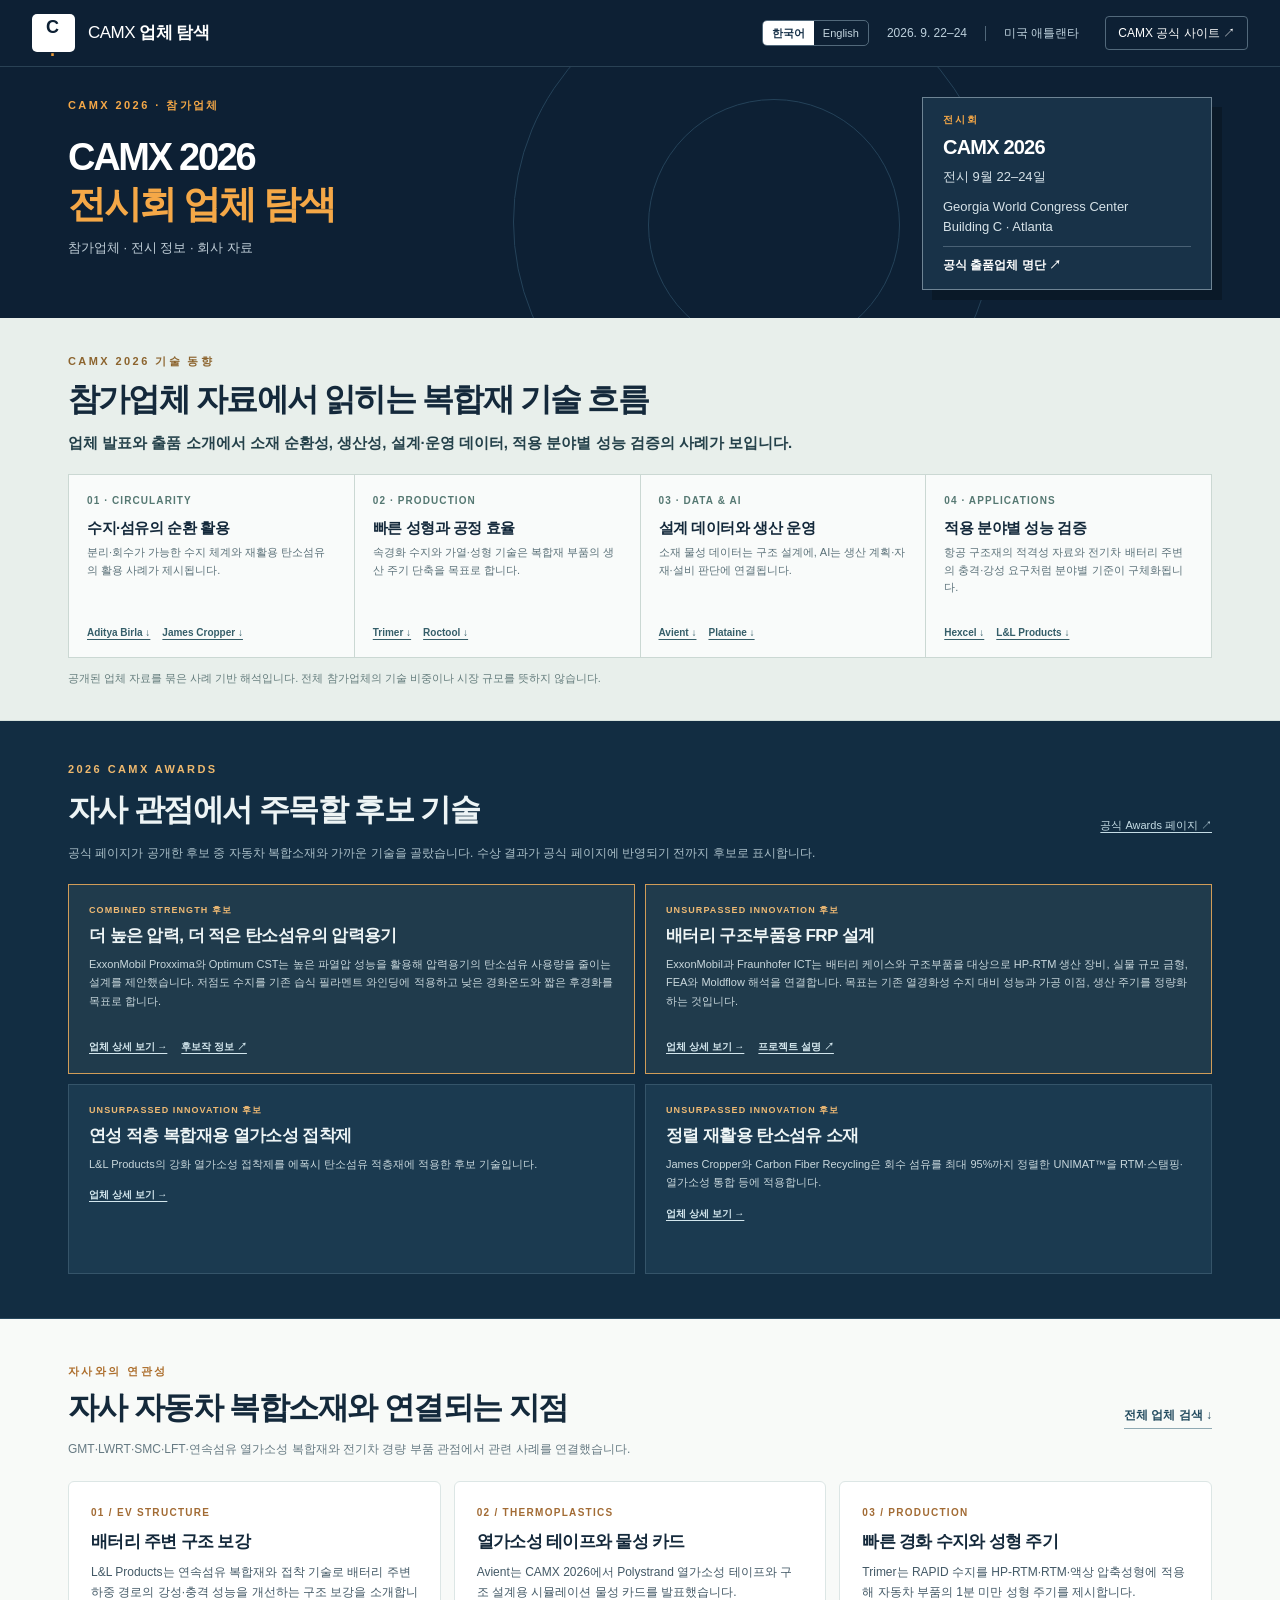
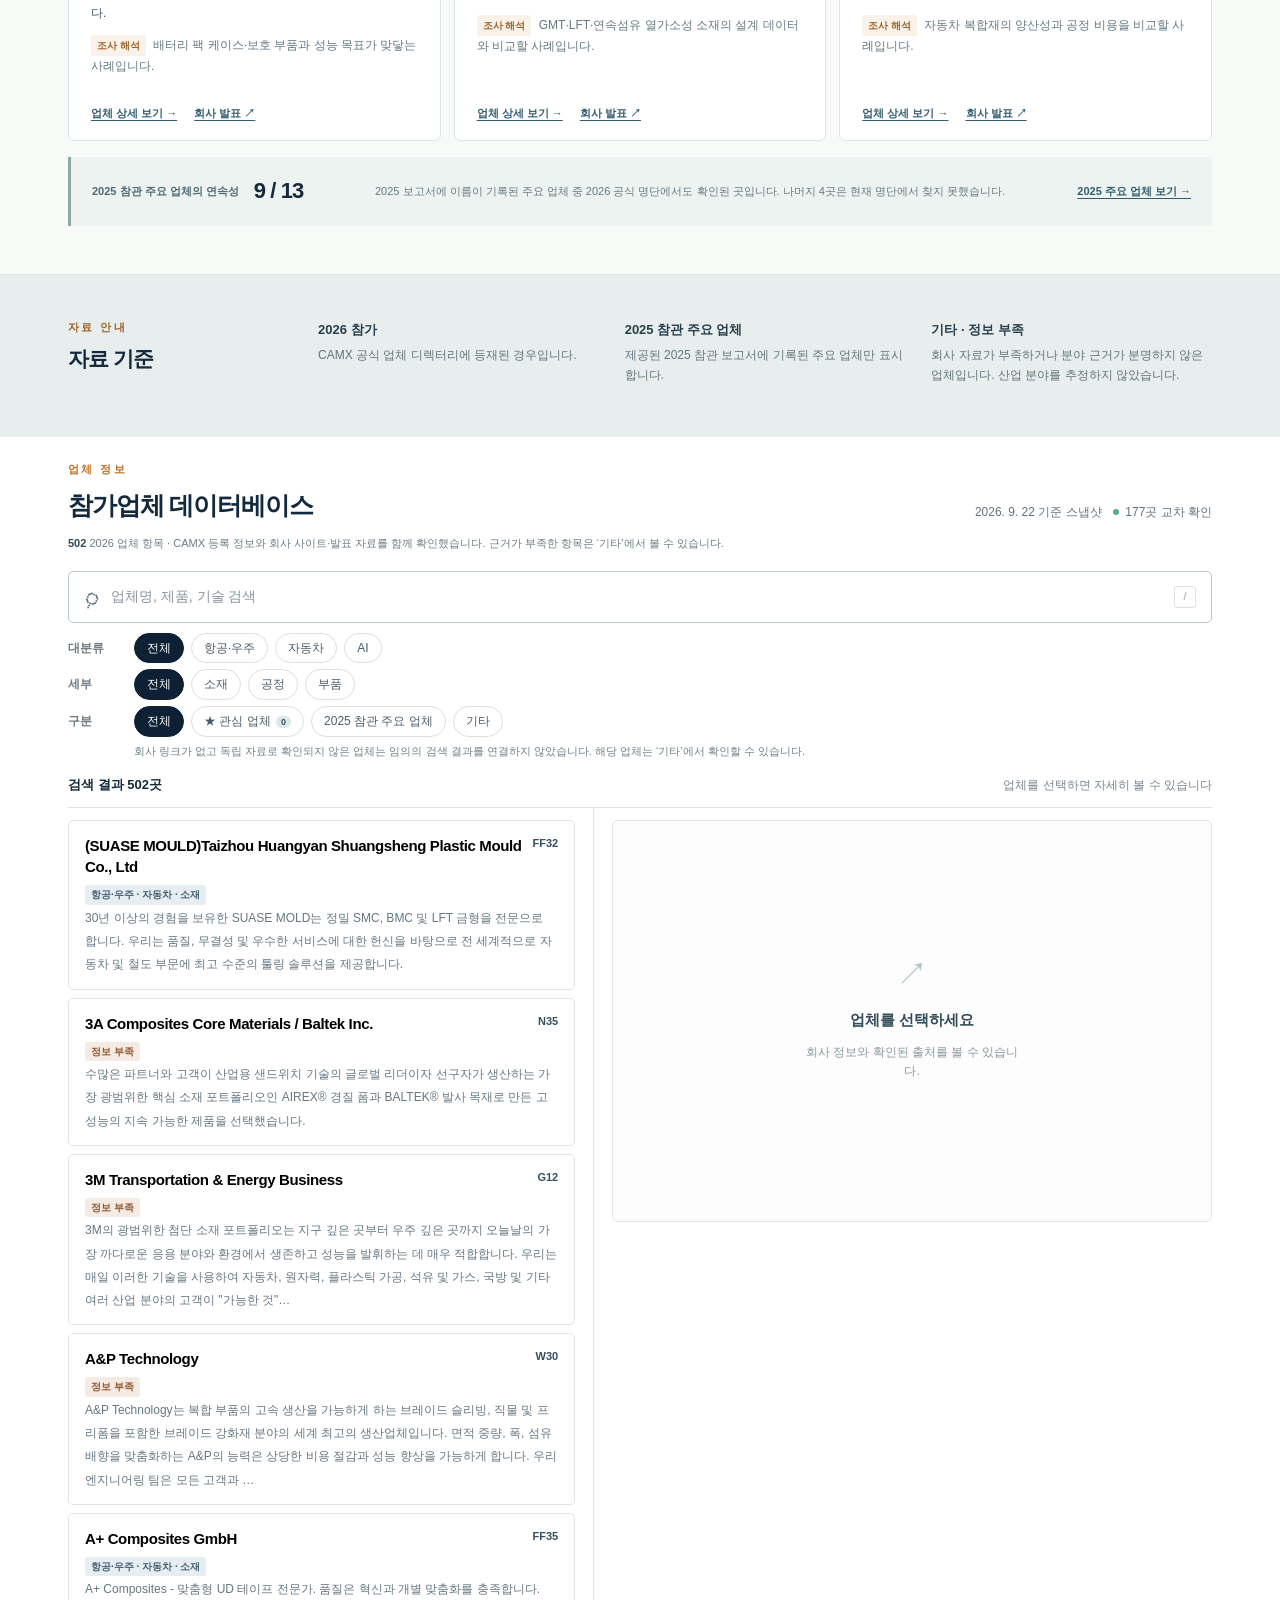
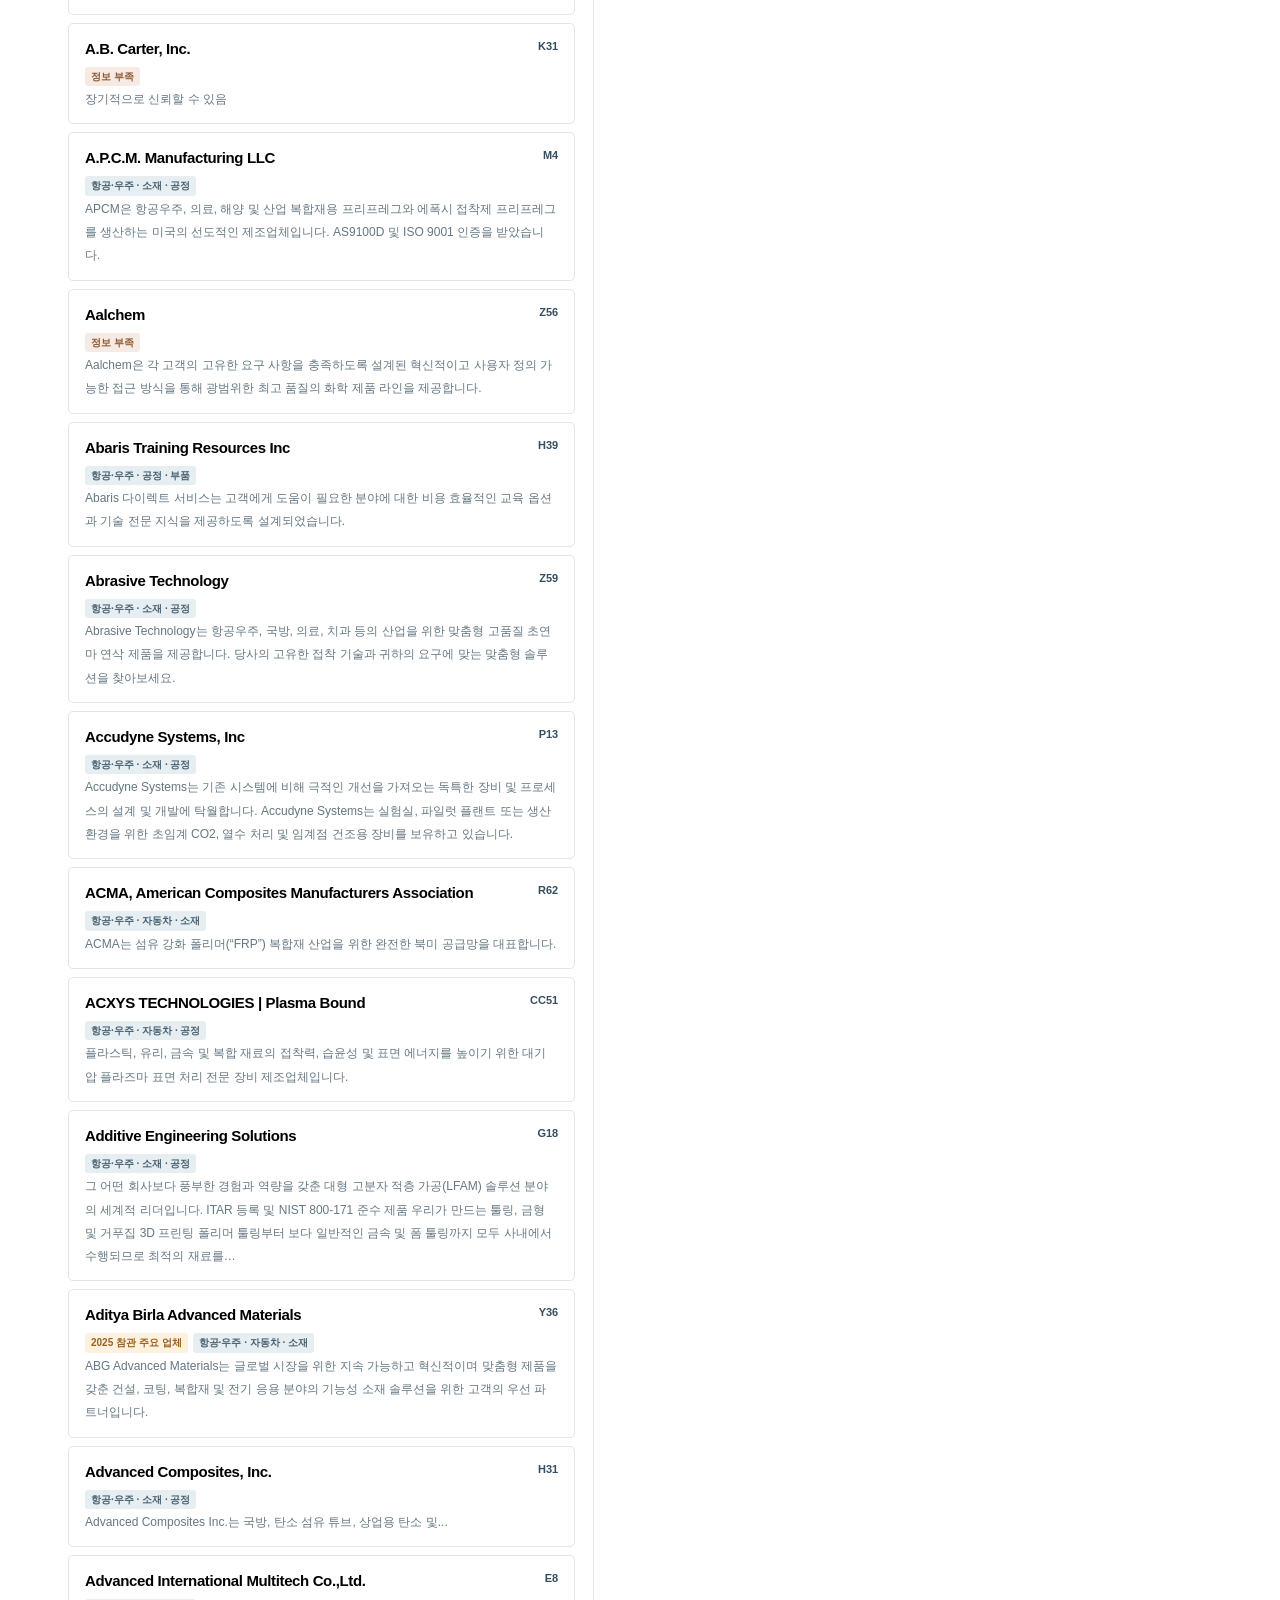
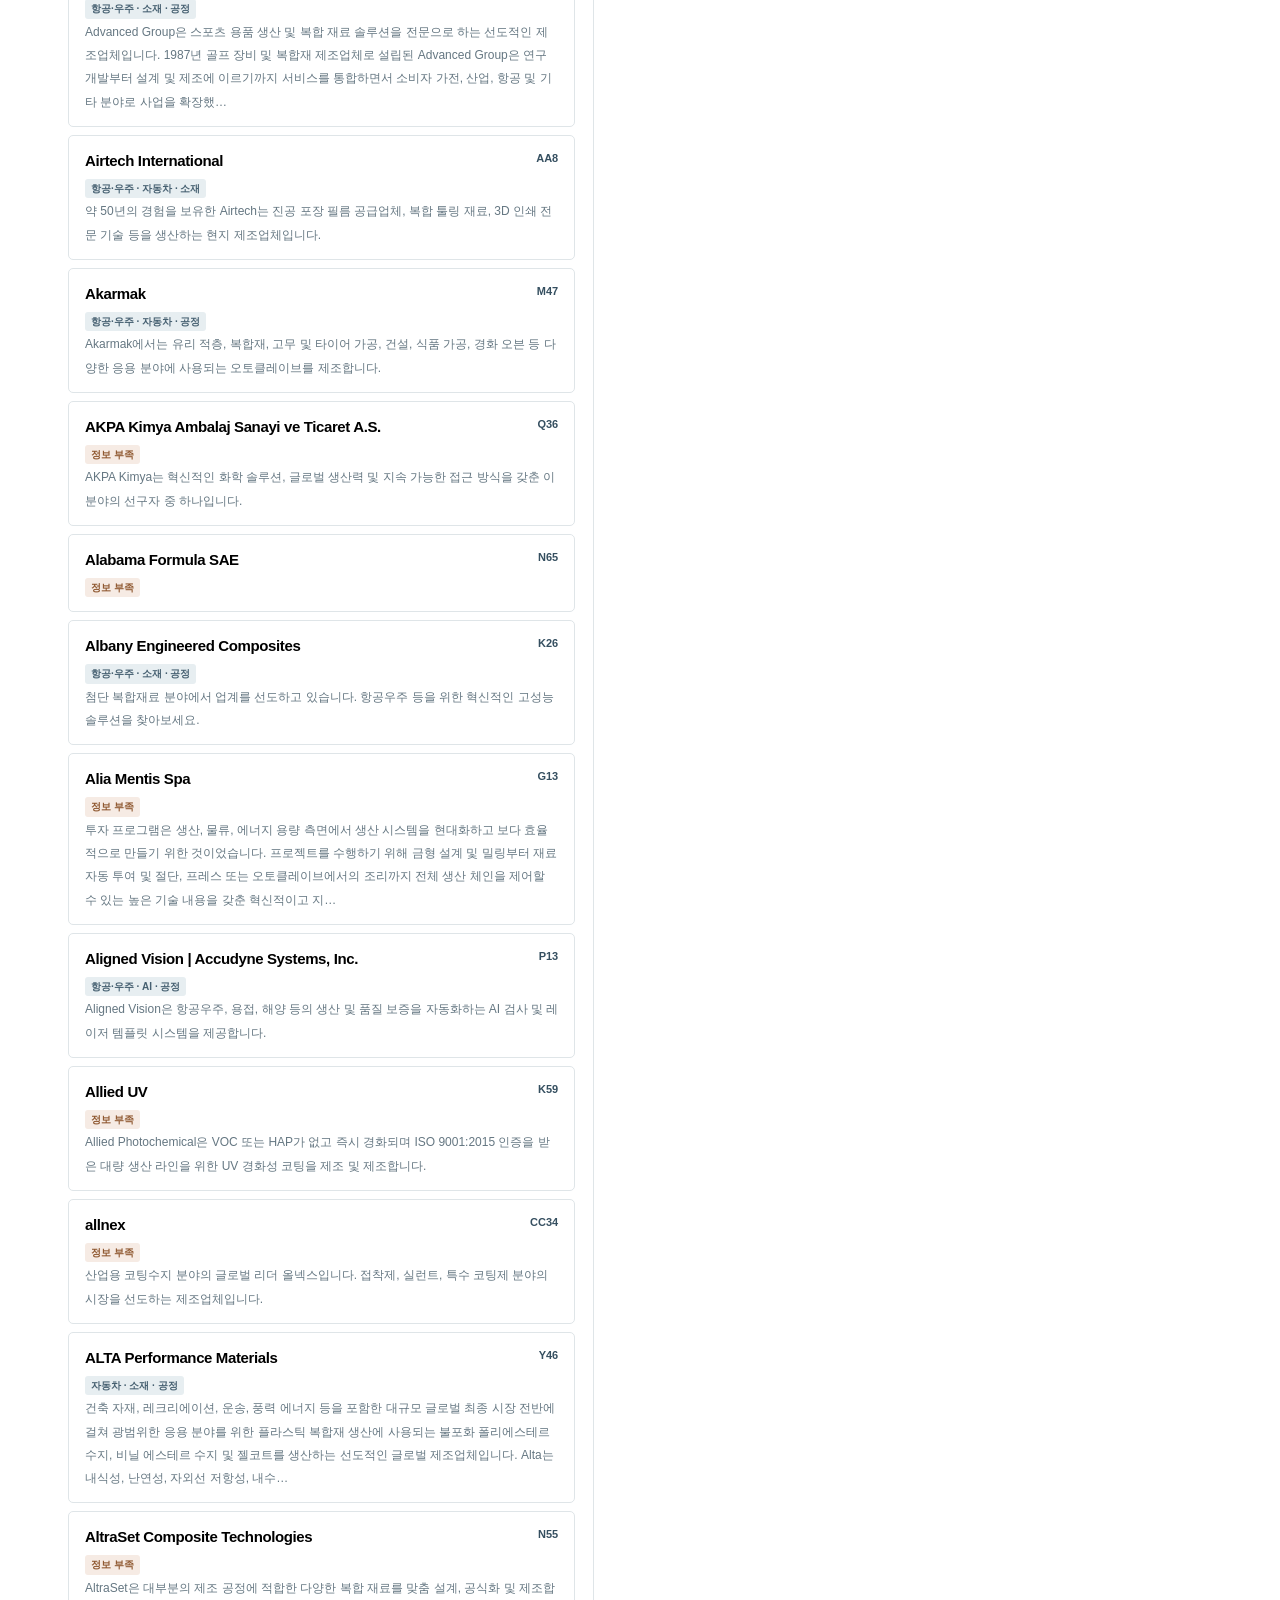
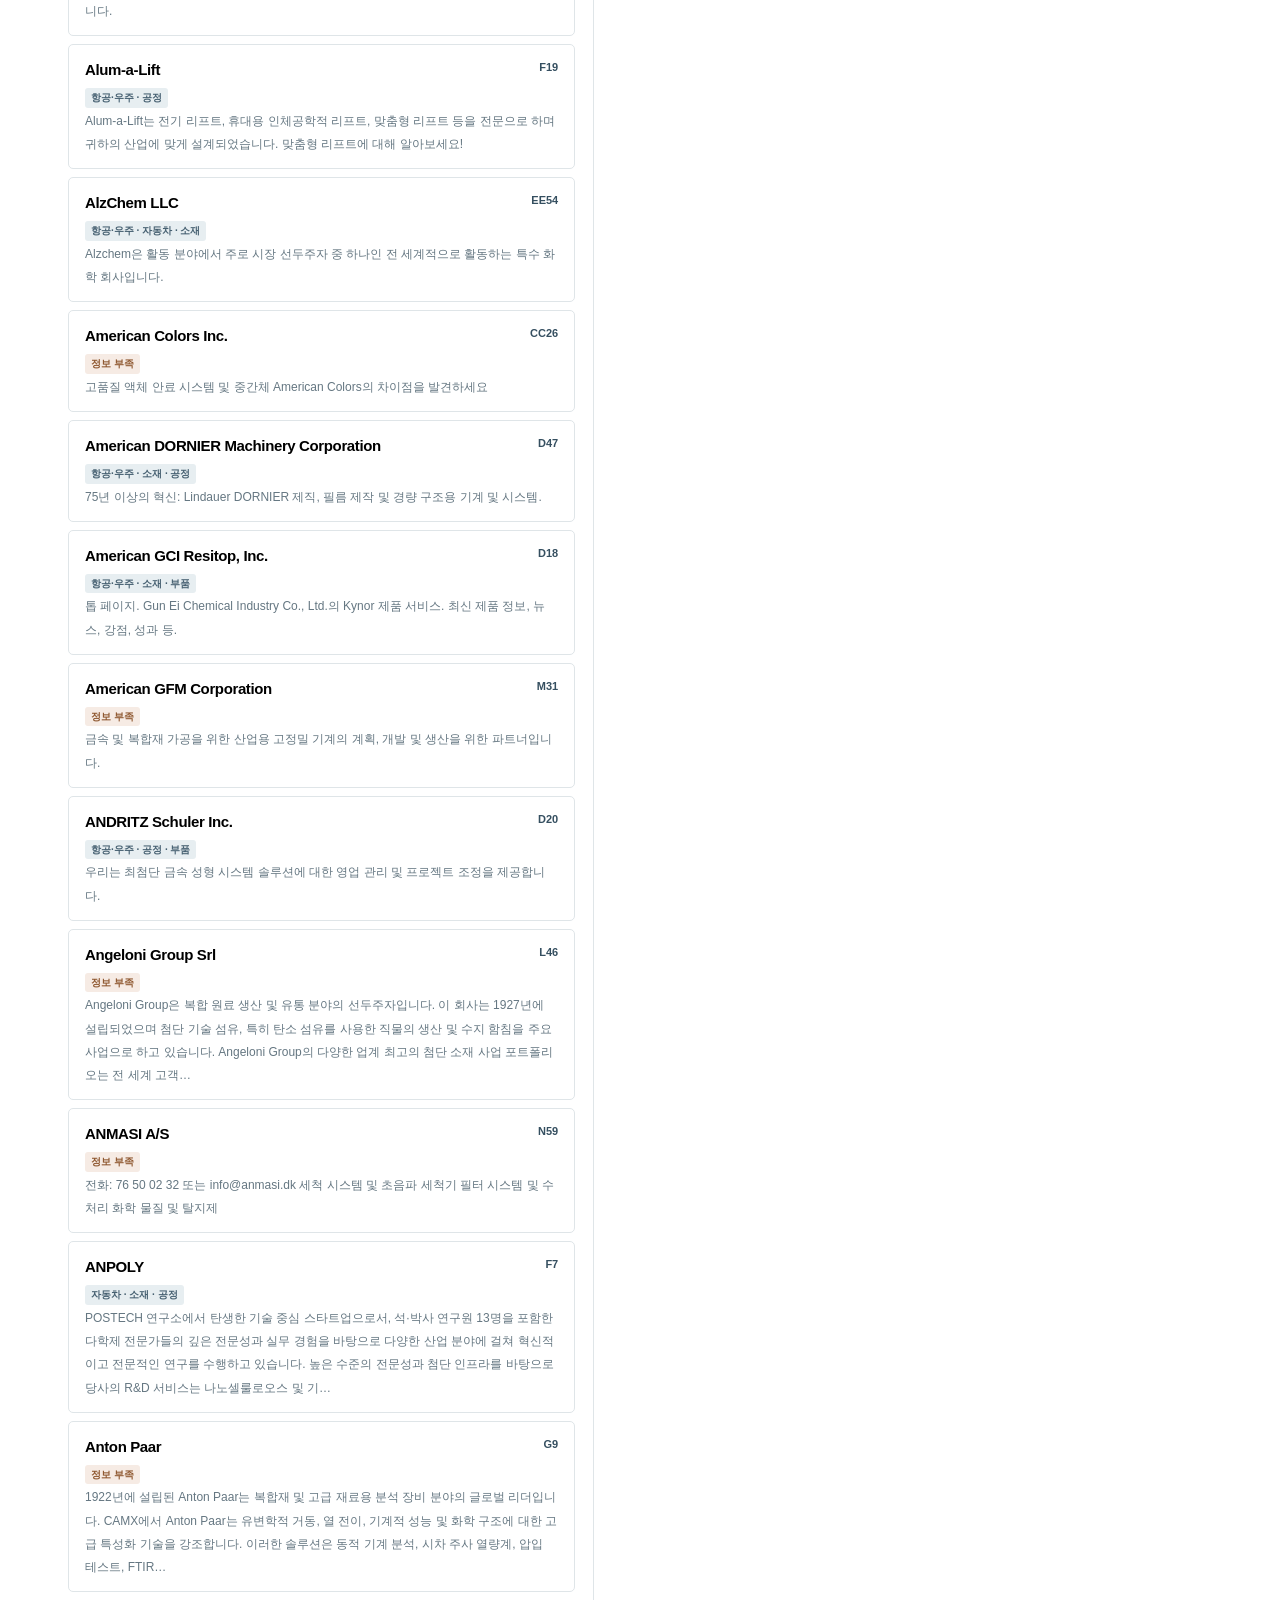
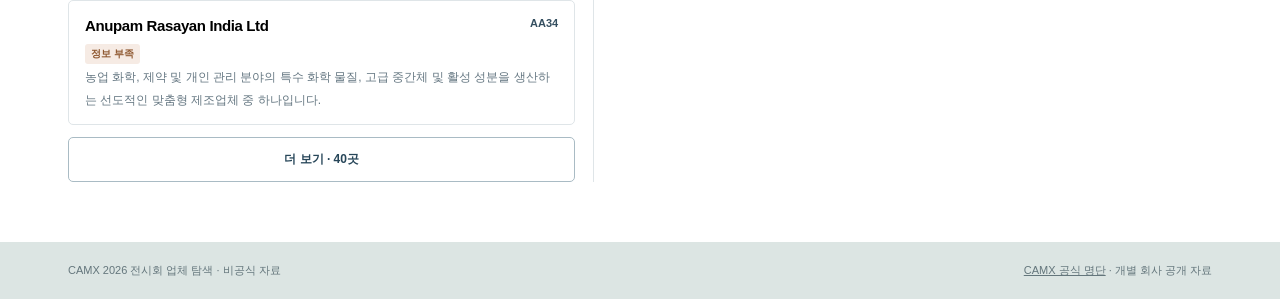
==== commit b3ec21ef: "Move exhibitor database to page bottom" ====
--- a/index.html
+++ b/index.html
@@ -45,30 +45,6 @@
       <p class="trend-scope" data-i18n="trendScope">공개된 업체 자료를 묶은 사례 기반 해석입니다. 전체 참가업체의 기술 비중이나 시장 규모를 뜻하지 않습니다.</p>
     </section>
 
-    <section id="database" class="workspace" aria-label="업체 검색" data-i18n-aria="searchArea">
-      <div class="workspace-head">
-        <div><p class="eyebrow light" data-i18n="researchKicker">업체 정보</p><h2 data-i18n="database">참가업체 데이터베이스</h2></div>
-        <p class="snapshot"><span data-i18n="snapshot">2026. 9. 19 기준 스냅샷</span> <span class="snapshot-dot"></span> <span id="snapshot-count">불러오는 중</span></p>
-      </div>
-      <p class="database-meta"><strong id="stat-all">—</strong> <span data-i18n="statAll">2026 업체 항목</span> · <span data-i18n="statNote">CAMX 등록 정보와 회사 사이트·발표 자료를 함께 확인했습니다. 근거가 부족한 항목은 ‘기타’에서 볼 수 있습니다.</span></p>
-
-      <div class="search-area">
-        <label class="search-box" for="search-input"><span class="search-icon" aria-hidden="true">⌕</span><input id="search-input" type="search" autocomplete="off" placeholder="업체명, 제품, 기술 검색" data-i18n-placeholder="searchPlaceholder"><span class="shortcut">/</span></label>
-        <button id="clear-button" class="clear-button" type="button" hidden data-i18n="clear">초기화</button>
-      </div>
-      <div class="filter-row"><span class="filter-label" data-i18n="marketLabel">대분류</span><div id="market-filters" class="chips" role="group" aria-label="대분류 필터" data-i18n-aria="marketFilters"></div></div>
-      <div class="filter-row second"><span class="filter-label" data-i18n="segmentLabel">세부</span><div id="segment-filters" class="chips" role="group" aria-label="세부 필터" data-i18n-aria="segmentFilters"></div></div>
-      <div class="filter-row second"><span class="filter-label" data-i18n="scopeLabel">구분</span><div class="chips" role="group" aria-label="구분 필터" data-i18n-aria="statusFilters"><button class="chip active" data-scope="all" type="button" data-i18n="all">전체</button><button class="chip" data-scope="favorite" type="button"><span aria-hidden="true">★</span> <span data-i18n="favorites">관심 업체</span> <b id="favorite-count">0</b></button><button class="chip" data-scope="prior" type="button" data-i18n="prior">2025 참관 주요 업체</button><button class="chip" data-scope="uncertain" type="button" data-i18n="other">기타</button></div></div>
-      <p class="scope-note" data-i18n="scopeNote">회사 링크가 없고 독립 자료로 확인되지 않은 업체는 임의의 검색 결과를 연결하지 않았습니다. 해당 업체는 ‘기타’에서 확인할 수 있습니다.</p>
-
-      <div class="results-head"><p id="result-count" aria-live="polite">업체 목록을 불러오는 중입니다.</p><span data-i18n="selectHint">업체를 선택하면 자세히 볼 수 있습니다</span></div>
-      <div class="results-layout">
-        <div class="list-column"><div id="company-list" class="company-list"></div><button id="more-button" class="more-button" type="button" hidden>더 보기</button></div>
-        <aside id="detail-panel" class="detail-panel" aria-live="polite"><div class="empty-detail"><span>↗</span><strong>업체를 선택하세요</strong><p>회사 정보와 확인된 출처를 볼 수 있습니다.</p></div></aside>
-      </div>
-    </section>
-
-
     <section class="awards-overview" aria-labelledby="awards-title">
       <div class="awards-head"><div><p class="eyebrow" data-i18n="awardsKicker">2026 CAMX AWARDS</p><h2 id="awards-title" data-i18n="awardsTitle">자사 관점에서 주목할 후보 기술</h2></div><a href="https://www.thecamx.org/awards/" target="_blank" rel="noopener noreferrer" data-i18n="awardsOfficial">공식 Awards 페이지 ↗</a></div>
       <p class="awards-lead" data-i18n="awardsLead">공식 페이지가 공개한 후보 중 자동차 복합소재와 가까운 기술을 골랐습니다. 수상 결과가 공식 페이지에 반영되기 전까지 후보로 표시합니다.</p>
@@ -95,6 +71,29 @@
     </section>
 
     <section class="method" aria-labelledby="method-title"><div><p class="eyebrow" data-i18n="dataKicker">자료 안내</p><h2 id="method-title" data-i18n="dataNotes">자료 기준</h2></div><div class="method-grid"><p><b data-i18n="current">2026 참가</b><br><span data-i18n="noteCurrent">CAMX 공식 업체 디렉터리에 등재된 경우입니다.</span></p><p><b data-i18n="prior">2025 참관 주요 업체</b><br><span data-i18n="notePrior">제공된 2025 참관 보고서에 기록된 주요 업체만 표시합니다.</span></p><p><b data-i18n="otherInfo">기타 · 정보 부족</b><br><span data-i18n="noteOther">회사 자료가 부족하거나 분야 근거가 분명하지 않은 업체입니다. 산업 분야를 추정하지 않았습니다.</span></p></div></section>
+
+    <section id="database" class="workspace" aria-label="업체 검색" data-i18n-aria="searchArea">
+      <div class="workspace-head">
+        <div><p class="eyebrow light" data-i18n="researchKicker">업체 정보</p><h2 data-i18n="database">참가업체 데이터베이스</h2></div>
+        <p class="snapshot"><span data-i18n="snapshot">2026. 9. 19 기준 스냅샷</span> <span class="snapshot-dot"></span> <span id="snapshot-count">불러오는 중</span></p>
+      </div>
+      <p class="database-meta"><strong id="stat-all">—</strong> <span data-i18n="statAll">2026 업체 항목</span> · <span data-i18n="statNote">CAMX 등록 정보와 회사 사이트·발표 자료를 함께 확인했습니다. 근거가 부족한 항목은 ‘기타’에서 볼 수 있습니다.</span></p>
+
+      <div class="search-area">
+        <label class="search-box" for="search-input"><span class="search-icon" aria-hidden="true">⌕</span><input id="search-input" type="search" autocomplete="off" placeholder="업체명, 제품, 기술 검색" data-i18n-placeholder="searchPlaceholder"><span class="shortcut">/</span></label>
+        <button id="clear-button" class="clear-button" type="button" hidden data-i18n="clear">초기화</button>
+      </div>
+      <div class="filter-row"><span class="filter-label" data-i18n="marketLabel">대분류</span><div id="market-filters" class="chips" role="group" aria-label="대분류 필터" data-i18n-aria="marketFilters"></div></div>
+      <div class="filter-row second"><span class="filter-label" data-i18n="segmentLabel">세부</span><div id="segment-filters" class="chips" role="group" aria-label="세부 필터" data-i18n-aria="segmentFilters"></div></div>
+      <div class="filter-row second"><span class="filter-label" data-i18n="scopeLabel">구분</span><div class="chips" role="group" aria-label="구분 필터" data-i18n-aria="statusFilters"><button class="chip active" data-scope="all" type="button" data-i18n="all">전체</button><button class="chip" data-scope="favorite" type="button"><span aria-hidden="true">★</span> <span data-i18n="favorites">관심 업체</span> <b id="favorite-count">0</b></button><button class="chip" data-scope="prior" type="button" data-i18n="prior">2025 참관 주요 업체</button><button class="chip" data-scope="uncertain" type="button" data-i18n="other">기타</button></div></div>
+      <p class="scope-note" data-i18n="scopeNote">회사 링크가 없고 독립 자료로 확인되지 않은 업체는 임의의 검색 결과를 연결하지 않았습니다. 해당 업체는 ‘기타’에서 확인할 수 있습니다.</p>
+
+      <div class="results-head"><p id="result-count" aria-live="polite">업체 목록을 불러오는 중입니다.</p><span data-i18n="selectHint">업체를 선택하면 자세히 볼 수 있습니다</span></div>
+      <div class="results-layout">
+        <div class="list-column"><div id="company-list" class="company-list"></div><button id="more-button" class="more-button" type="button" hidden>더 보기</button></div>
+        <aside id="detail-panel" class="detail-panel" aria-live="polite"><div class="empty-detail"><span>↗</span><strong>업체를 선택하세요</strong><p>회사 정보와 확인된 출처를 볼 수 있습니다.</p></div></aside>
+      </div>
+    </section>
   </main>
   <footer><span data-i18n="footerStart">CAMX 2026 전시회 업체 탐색 · 비공식 자료</span><span><a href="https://camx2026.mapyourshow.com/8_0/explore/exhibitor-gallery.cfm" target="_blank" rel="noopener noreferrer" data-i18n="footerDirectory">CAMX 공식 명단</a> · <span data-i18n="footerSources">개별 회사 공개 자료</span></span></footer>
 </body>
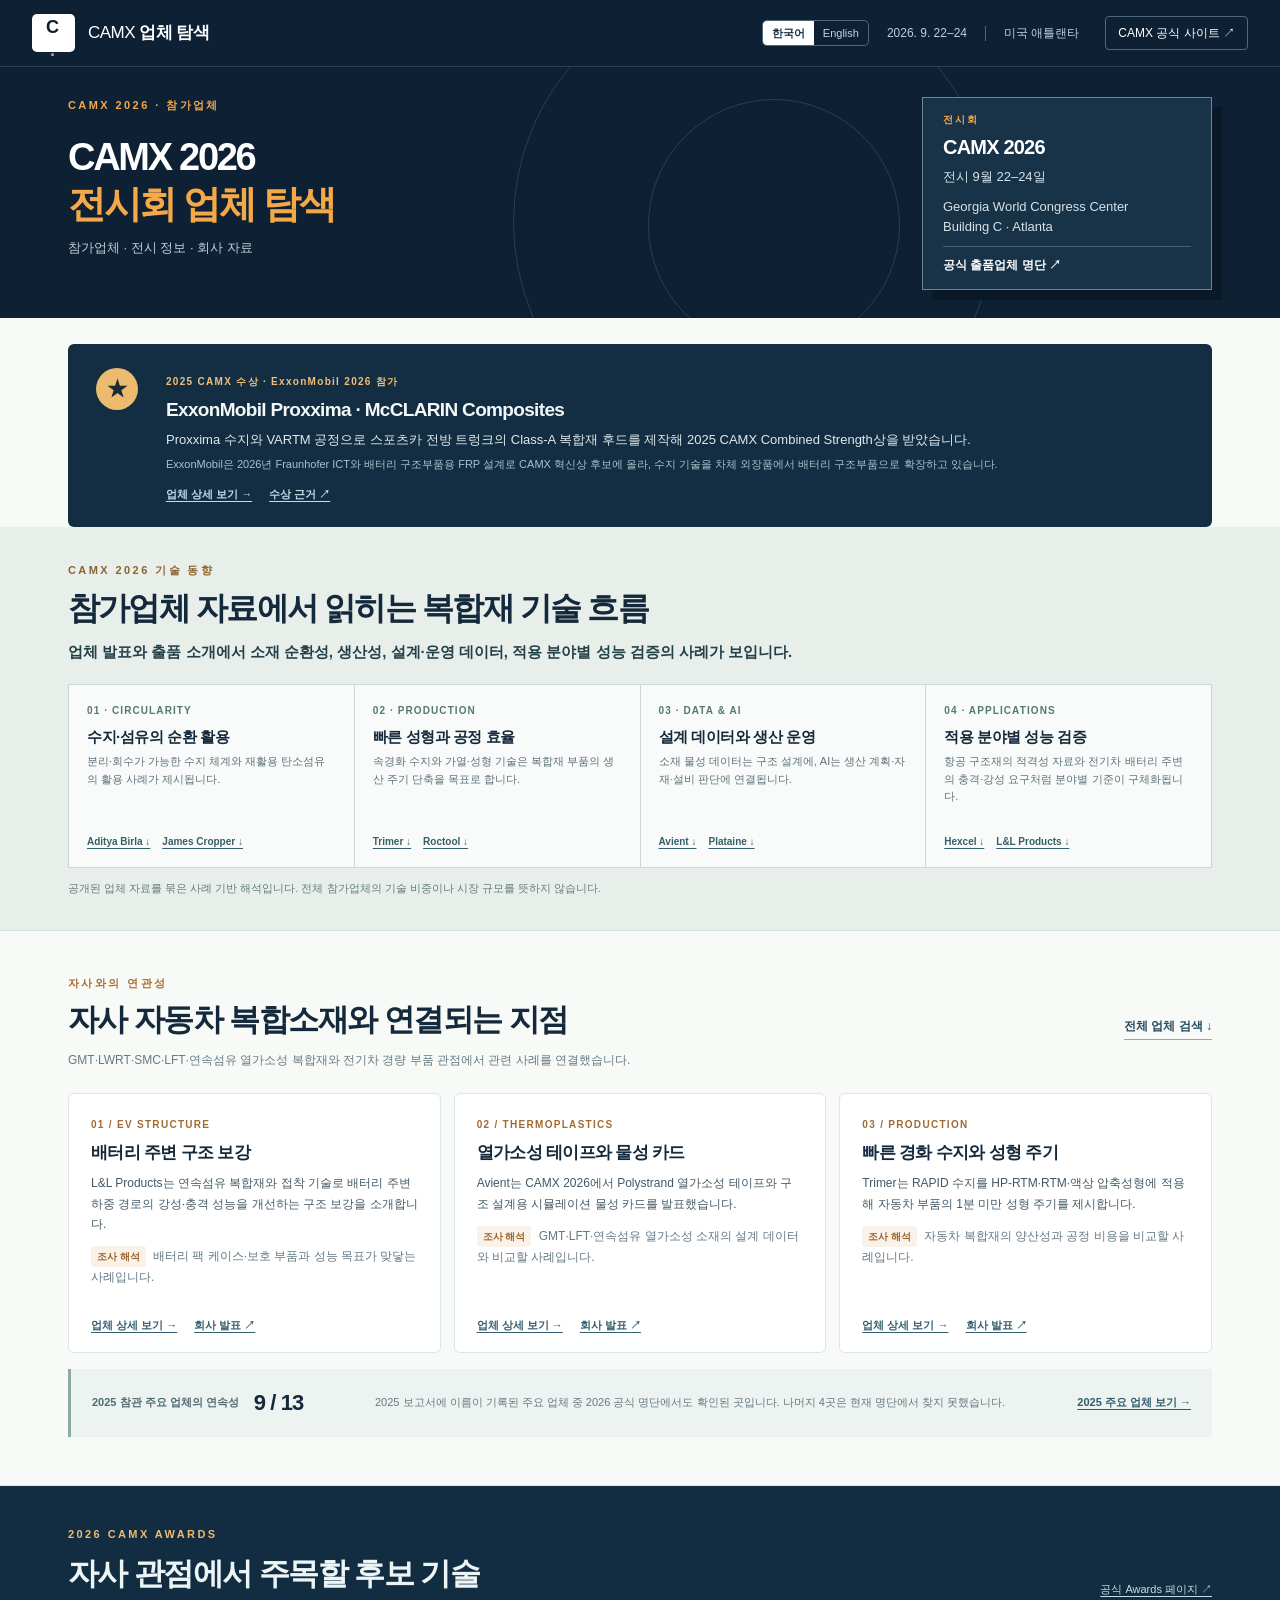
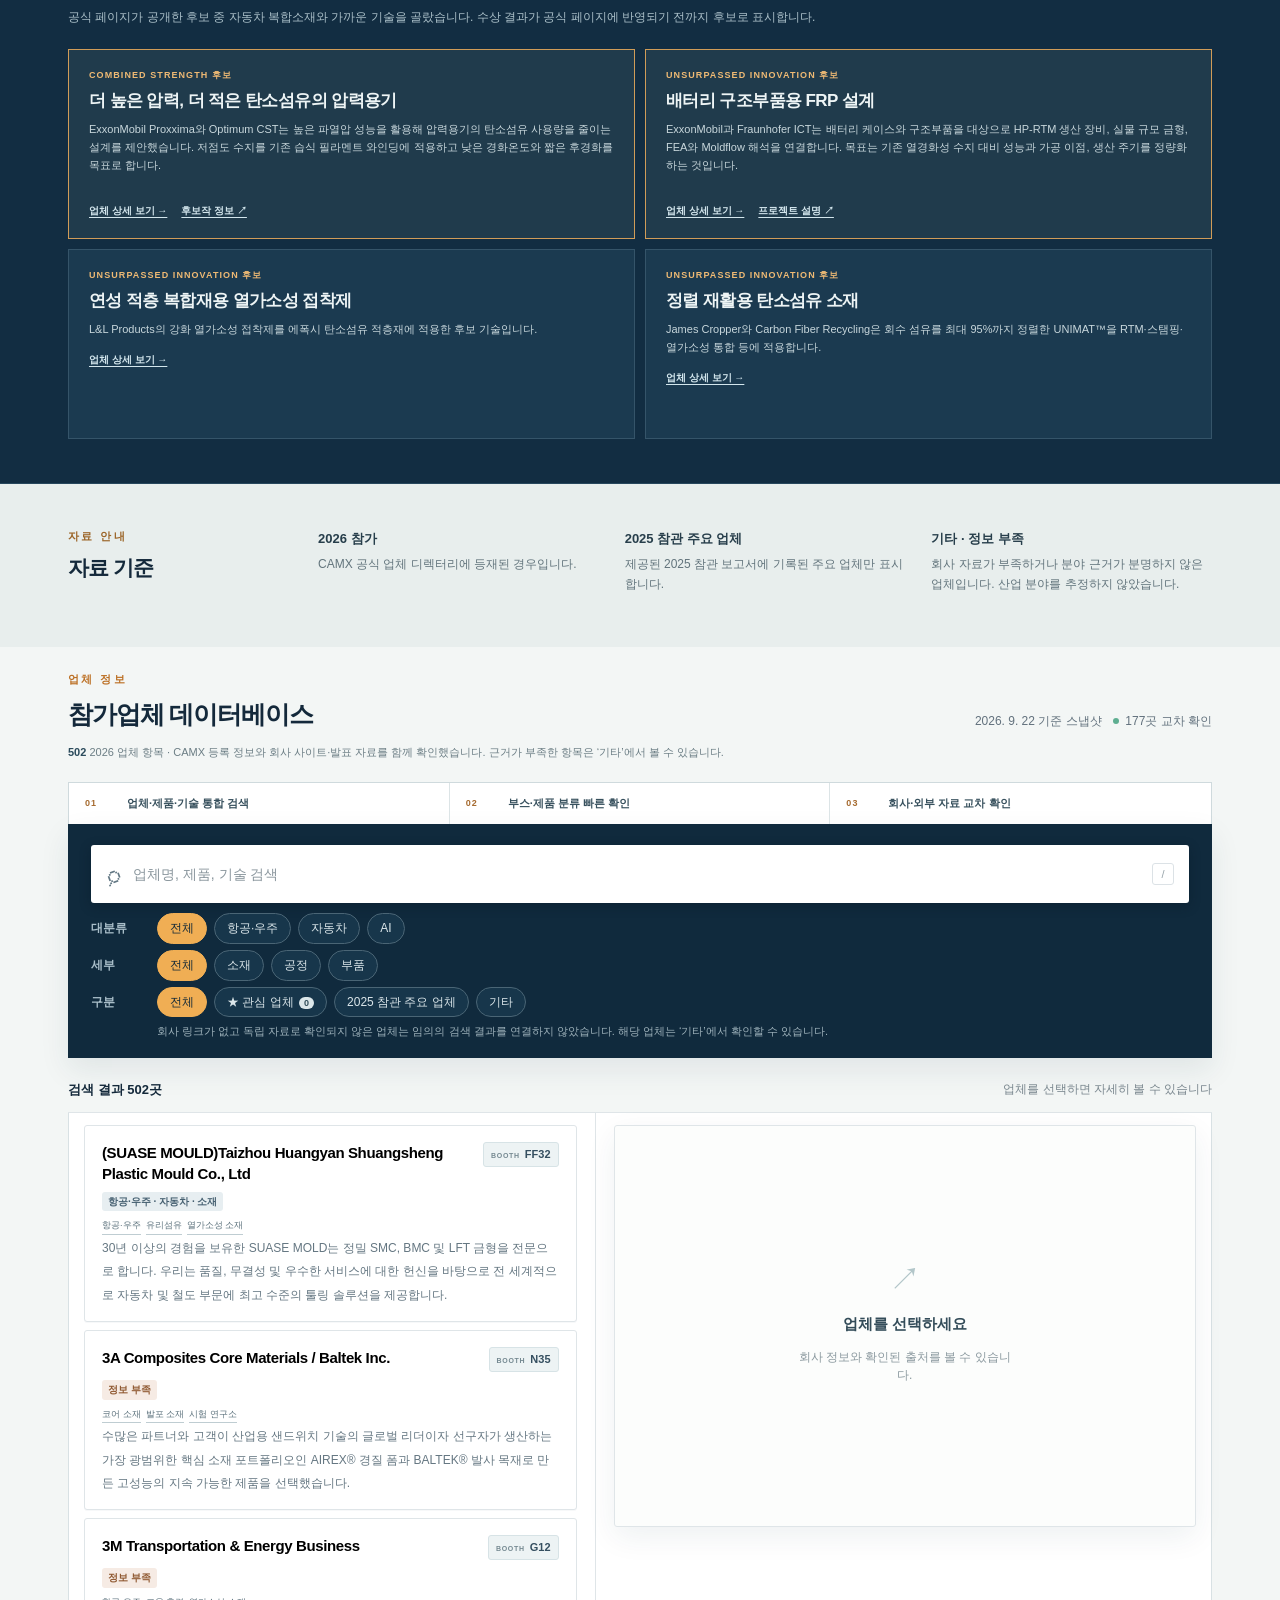
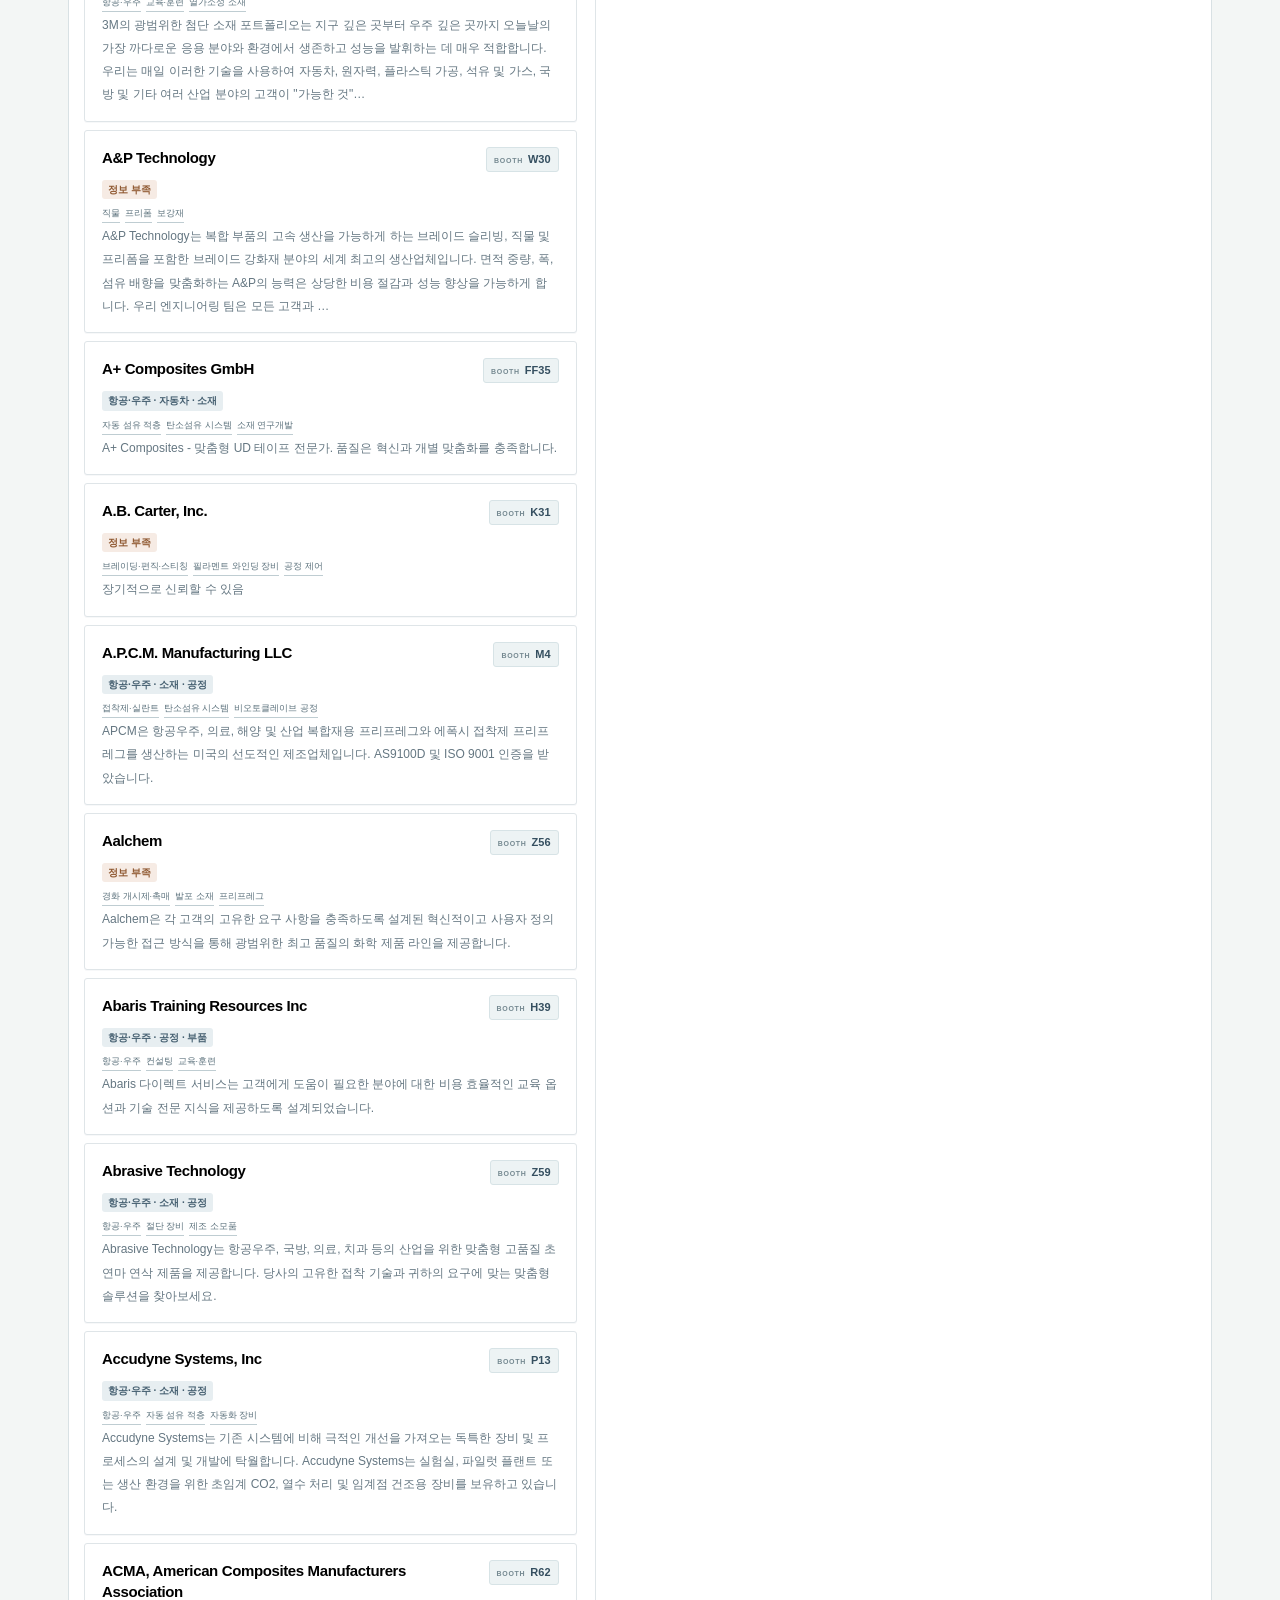
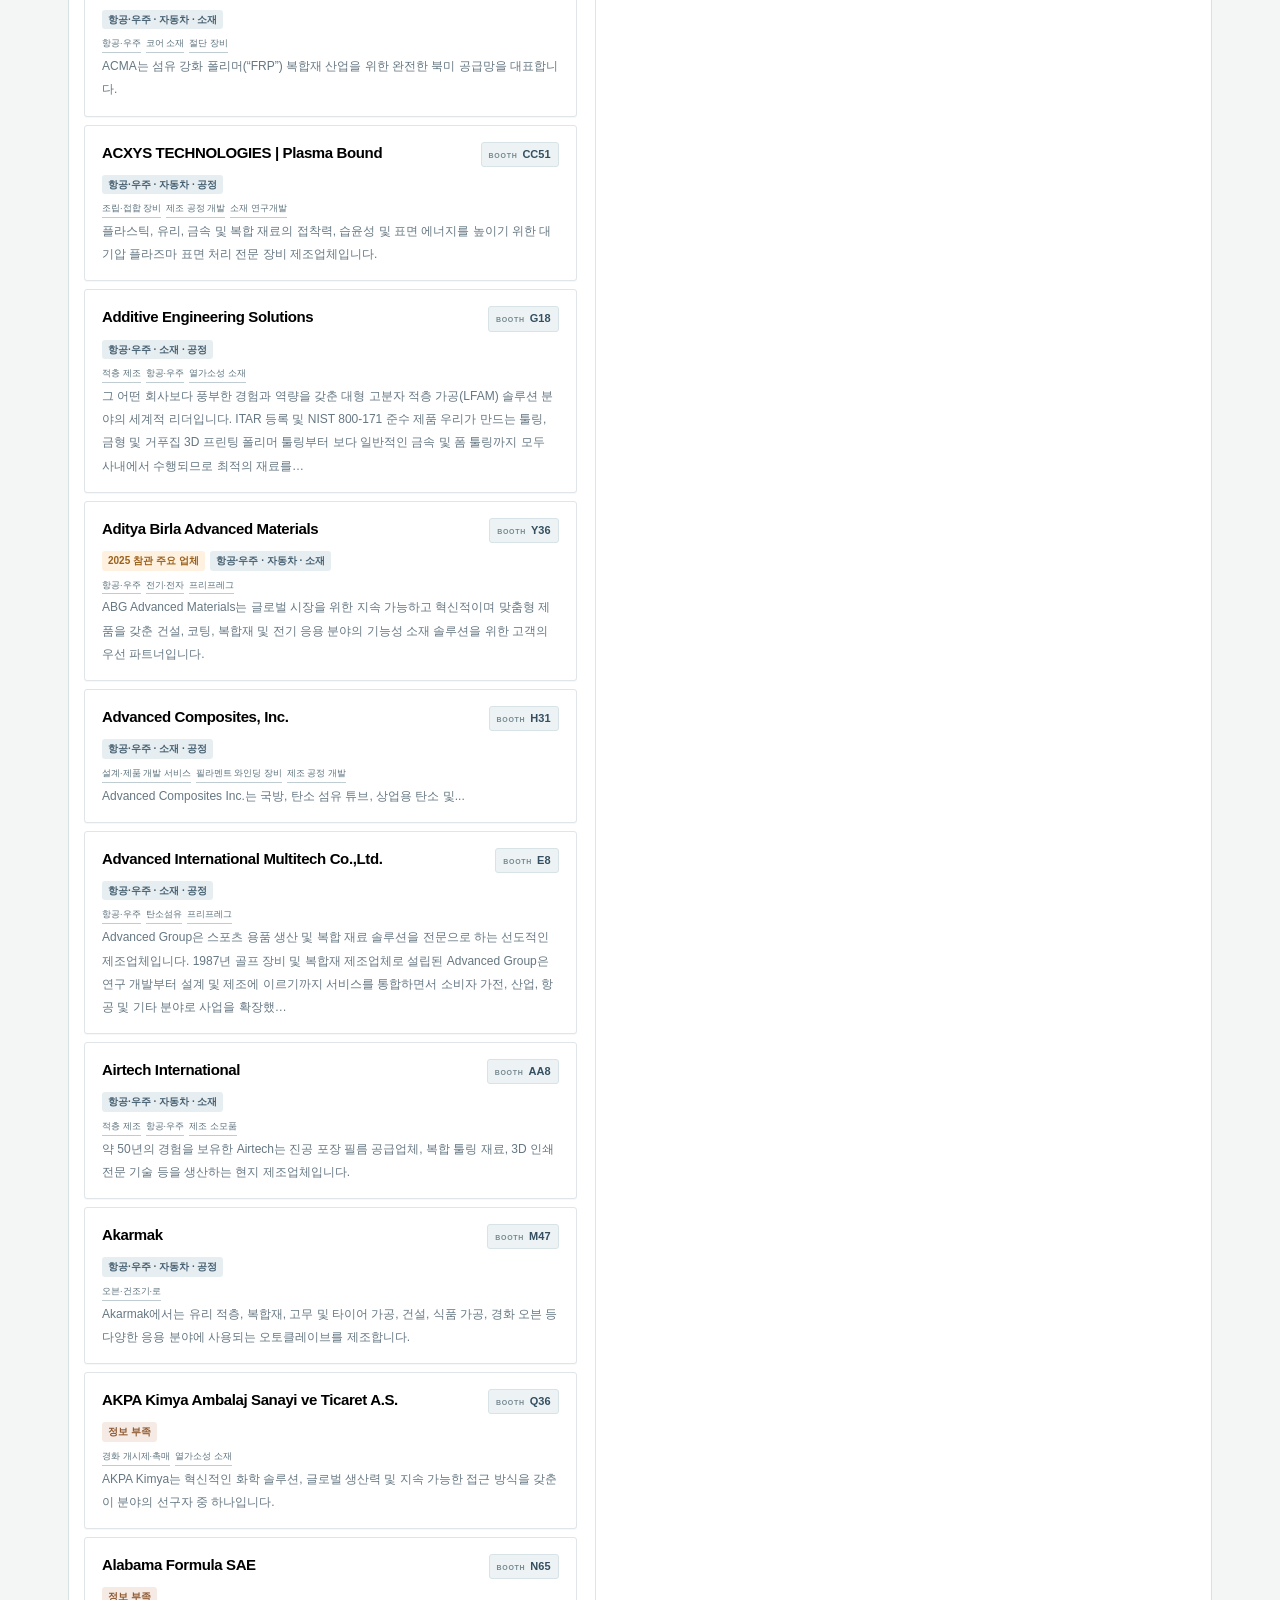
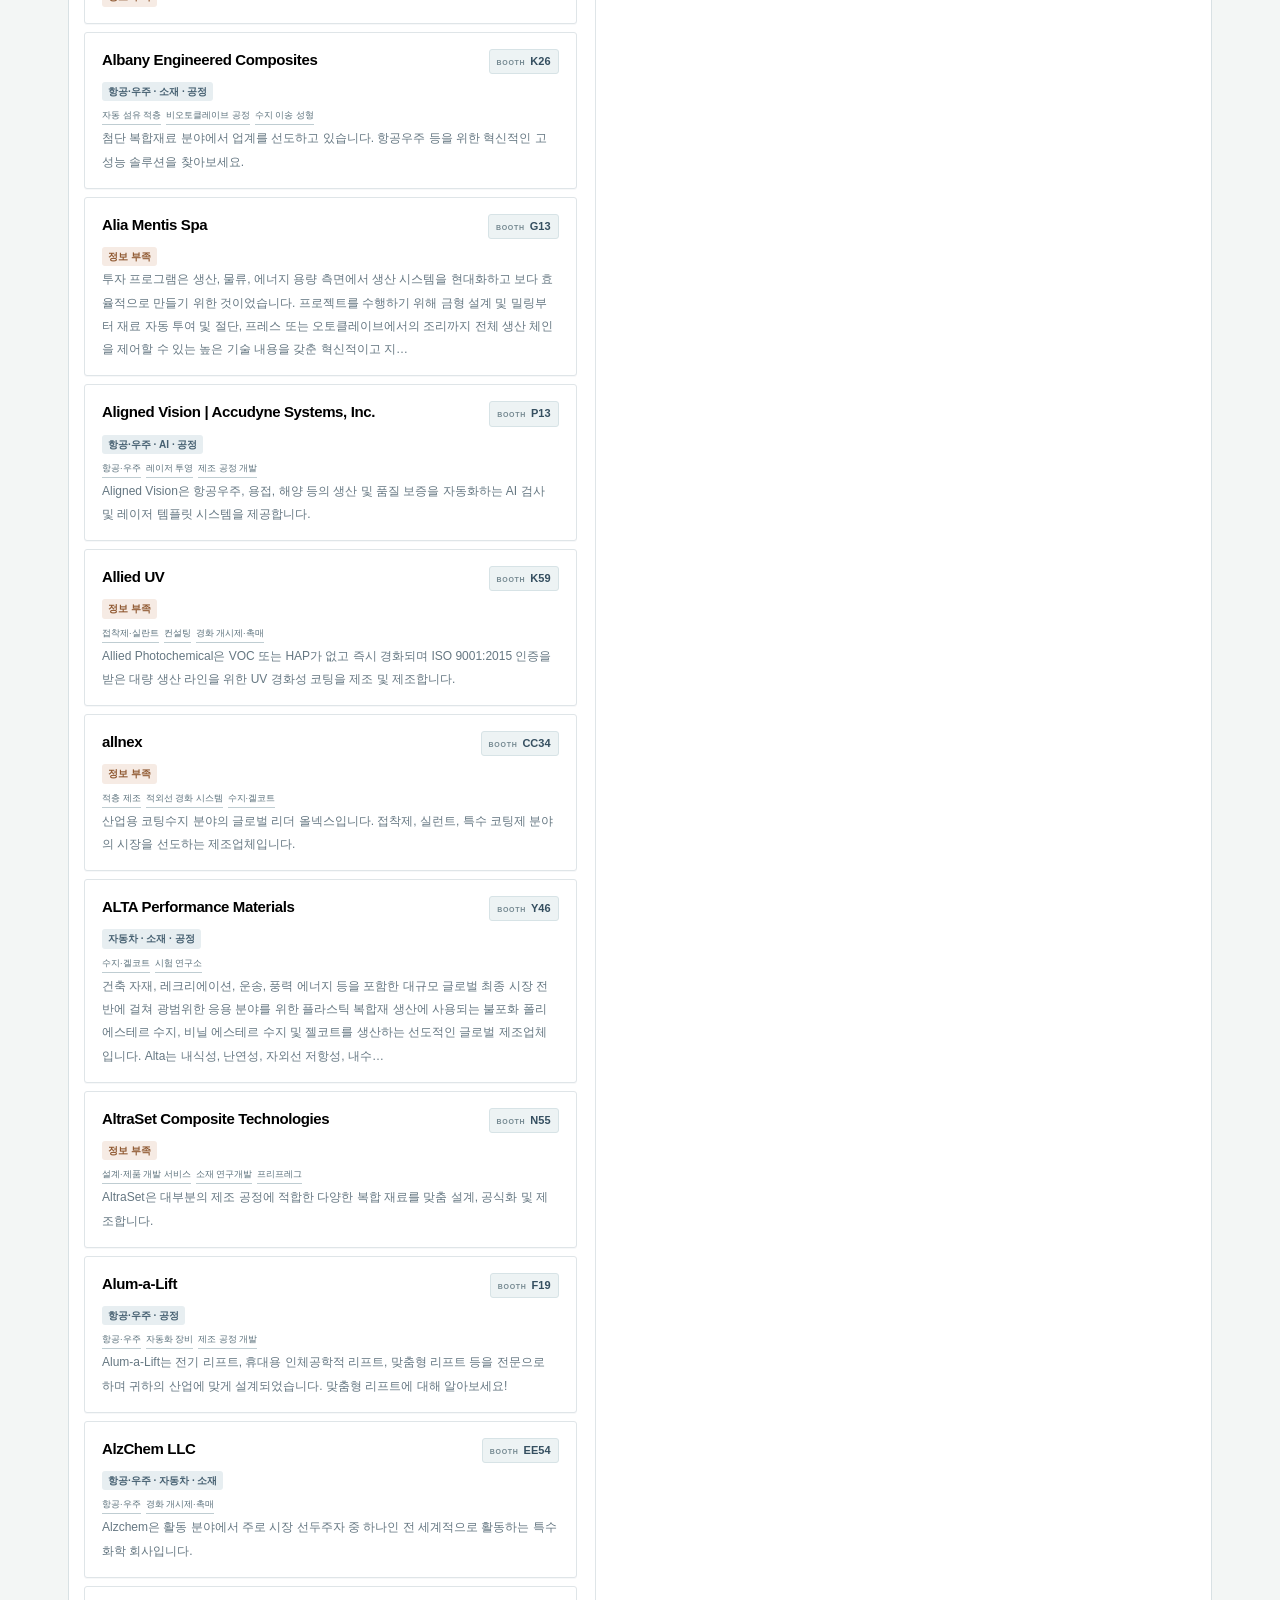
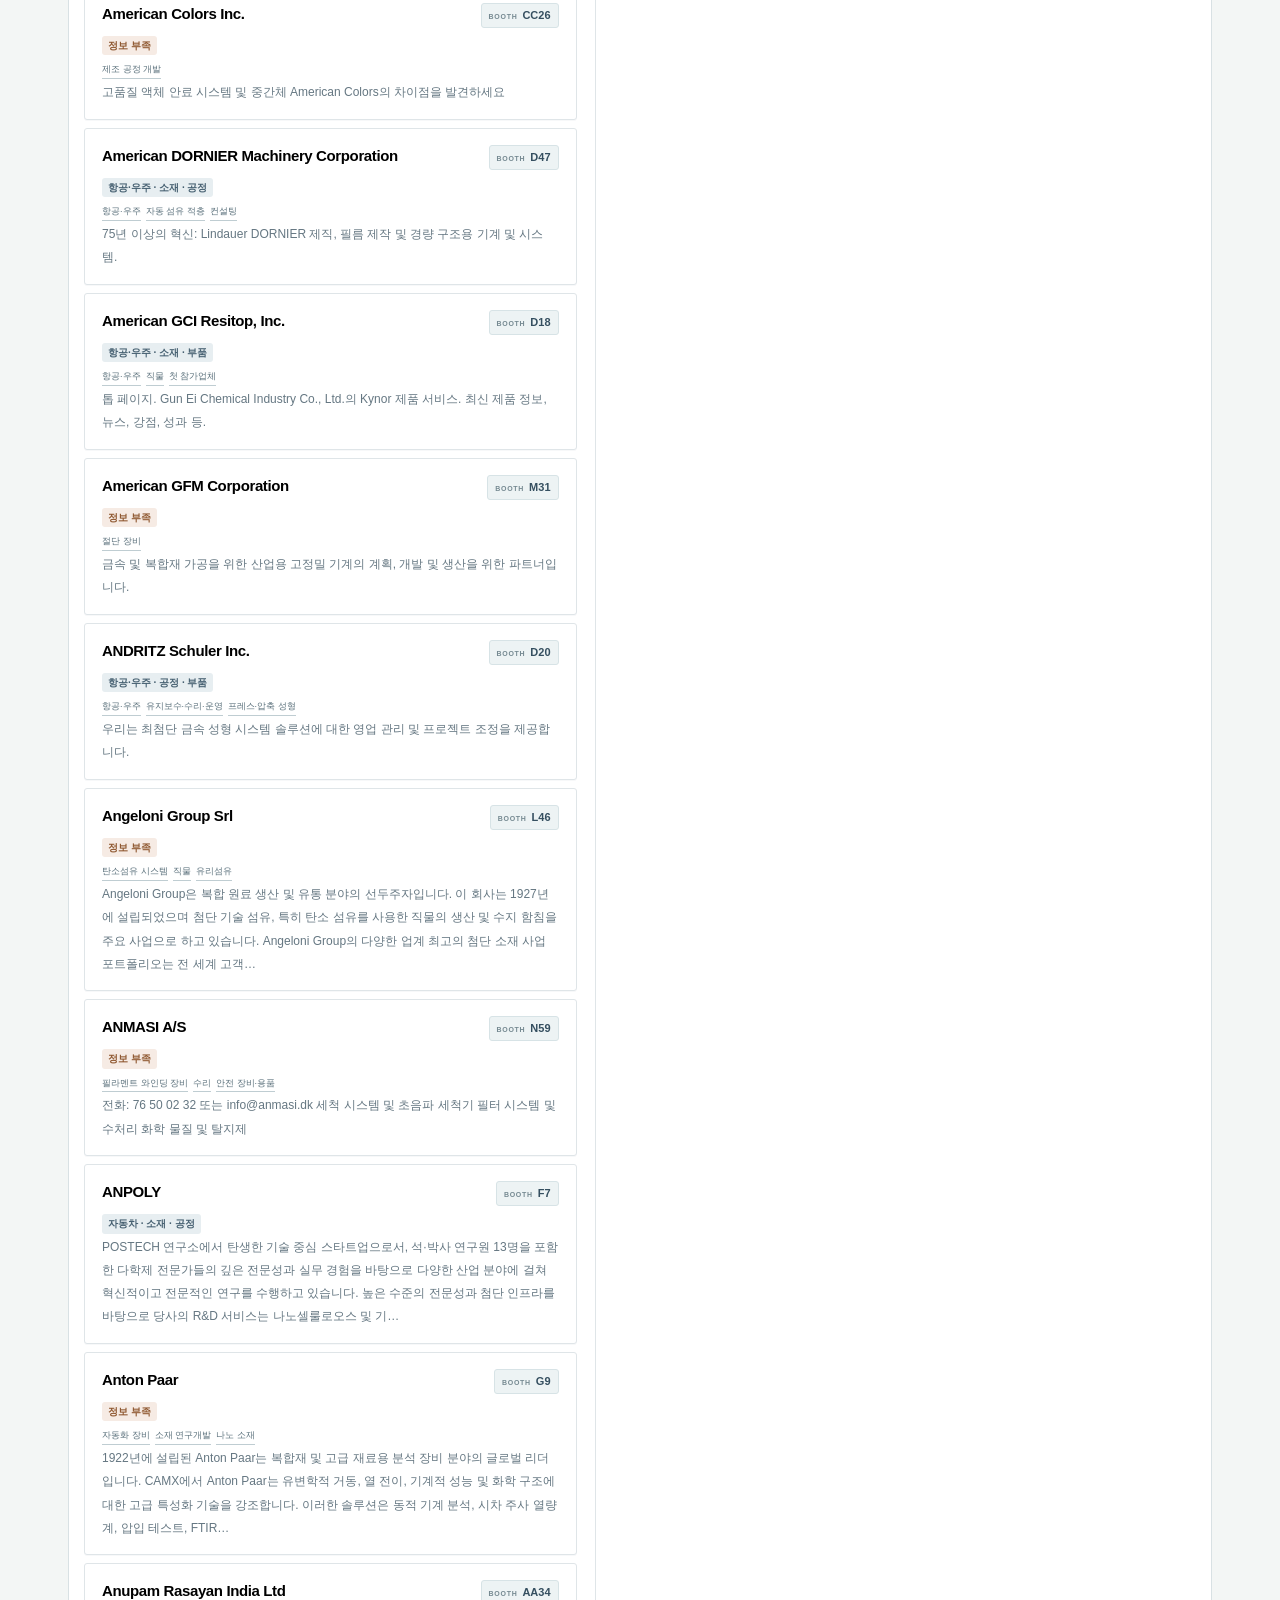
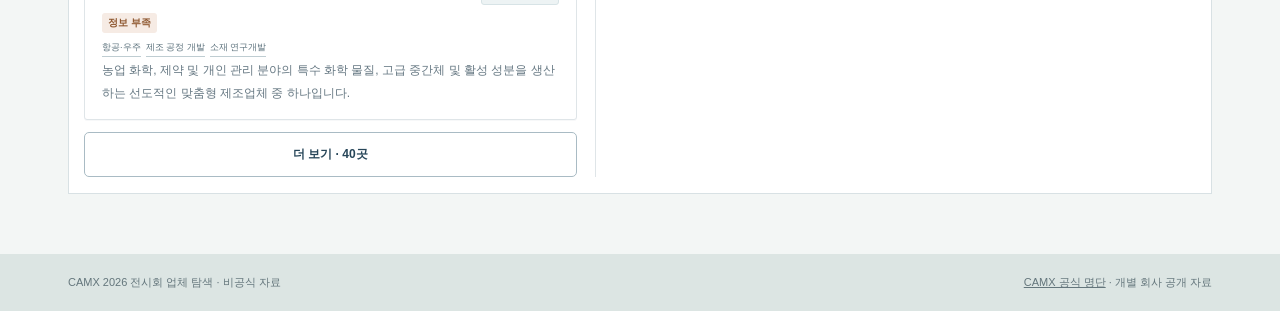
==== commit d0d921e6: "Refine exhibitor research experience" ====
--- a/index.html
+++ b/index.html
@@ -7,9 +7,9 @@
   <meta name="description" content="CAMX 2026 전시회 업체 탐색. 항공·우주, 자동차, AI 분야와 소재, 공정, 부품으로 참가업체를 검색합니다.">
   <title>CAMX 2026 전시회 업체 탐색</title>
   <link rel="icon" href="favicon.svg" type="image/svg+xml">
-  <link rel="stylesheet" href="styles.css?v=20260922-db">
-  <script defer src="i18n.js?v=20260922-db"></script>
-  <script defer src="app.js?v=20260922-db"></script>
+  <link rel="stylesheet" href="styles.css?v=20260922-research">
+  <script defer src="i18n.js?v=20260922-research"></script>
+  <script defer src="app.js?v=20260922-research"></script>
 </head>
 <body>
   <header class="site-header">
@@ -33,6 +33,19 @@
       </div>
     </section>
 
+    <section class="award-highlight" aria-label="2025 CAMX 수상 사례" data-i18n-aria="awardHighlight">
+      <div class="award-spotlight">
+        <div class="award-icon" aria-hidden="true">★</div>
+        <div>
+          <span class="award-kicker" data-i18n="awardKicker">2025 CAMX 수상 · ExxonMobil 2026 참가</span>
+          <h2 data-i18n="awardTitle">ExxonMobil Proxxima · McCLARIN Composites</h2>
+          <p data-i18n="awardFact">Proxxima 수지와 VARTM 공정으로 스포츠카 전방 트렁크의 Class-A 복합재 후드를 제작해 2025 CAMX Combined Strength상을 받았습니다.</p>
+          <p class="award-qualifier" data-i18n="awardQualifier">ExxonMobil은 2026년 Fraunhofer ICT와 배터리 구조부품용 FRP 설계로 CAMX 혁신상 후보에 올랐습니다.</p>
+          <div class="insight-links"><button type="button" data-featured="id-11883" data-i18n="companyDetail">업체 상세 보기 →</button><a href="https://iacmi.org/bright-idea-polyolefin-thermoset-resin-power-performance/" target="_blank" rel="noopener noreferrer" data-i18n="awardSource">수상 근거 ↗</a></div>
+        </div>
+      </div>
+    </section>
+
 
     <section class="trend-overview" aria-labelledby="trend-title">
       <div class="trend-head"><p class="eyebrow" data-i18n="trendKicker">CAMX 2026 기술 동향</p><h2 id="trend-title" data-i18n="trendTitle">참가업체 자료에서 읽히는 복합재 기술 흐름</h2><p data-i18n="trendLead">업체 발표와 출품 소개에서 소재 순환성, 생산성, 설계·운영 데이터, 적용 분야별 성능 검증의 사례가 보입니다.</p></div>
@@ -43,17 +56,6 @@
         <div class="trend-step"><span>04 · APPLICATIONS</span><h3 data-i18n="trendFourTitle">적용 분야별 성능 검증</h3><p data-i18n="trendFourBody">항공 구조재의 적격성 자료와 전기차 배터리 주변의 충격·강성 요구처럼 분야별 기준이 구체화됩니다.</p><div><button type="button" data-featured="id-410">Hexcel ↓</button><button type="button" data-featured="id-620">L&amp;L Products ↓</button></div></div>
       </div>
       <p class="trend-scope" data-i18n="trendScope">공개된 업체 자료를 묶은 사례 기반 해석입니다. 전체 참가업체의 기술 비중이나 시장 규모를 뜻하지 않습니다.</p>
-    </section>
-
-    <section class="awards-overview" aria-labelledby="awards-title">
-      <div class="awards-head"><div><p class="eyebrow" data-i18n="awardsKicker">2026 CAMX AWARDS</p><h2 id="awards-title" data-i18n="awardsTitle">자사 관점에서 주목할 후보 기술</h2></div><a href="https://www.thecamx.org/awards/" target="_blank" rel="noopener noreferrer" data-i18n="awardsOfficial">공식 Awards 페이지 ↗</a></div>
-      <p class="awards-lead" data-i18n="awardsLead">공식 페이지가 공개한 후보 중 자동차 복합소재와 가까운 기술을 골랐습니다. 수상 결과가 공식 페이지에 반영되기 전까지 후보로 표시합니다.</p>
-      <div class="award-grid">
-        <article class="award-card featured-award"><span data-i18n="awardCombined">COMBINED STRENGTH 후보</span><h3 data-i18n="exxonPressureTitle">더 높은 압력, 더 적은 탄소섬유의 압력용기</h3><p data-i18n="exxonPressureBody">ExxonMobil Proxxima와 Optimum CST는 높은 파열압 성능을 활용해 압력용기의 탄소섬유 사용량을 줄이는 설계를 제안했습니다. 저점도 수지를 기존 습식 필라멘트 와인딩에 적용하고 낮은 경화온도와 짧은 후경화를 목표로 합니다.</p><div><button type="button" data-featured="id-11883" data-i18n="companyDetail">업체 상세 보기 →</button><a href="https://camx2026.mapyourshow.com/8_0/sessions/session-details.cfm?scheduleid=229" target="_blank" rel="noopener noreferrer" data-i18n="entryDetail">후보작 정보 ↗</a></div></article>
-        <article class="award-card featured-award"><span data-i18n="awardInnovation">UNSURPASSED INNOVATION 후보</span><h3 data-i18n="exxonBatteryTitle">배터리 구조부품용 FRP 설계</h3><p data-i18n="exxonBatteryBody">ExxonMobil과 Fraunhofer ICT는 배터리 케이스와 구조부품을 대상으로 HP-RTM 생산 장비, 실물 규모 금형, FEA와 Moldflow 해석을 연결합니다. 목표는 기존 열경화성 수지 대비 성능과 가공 이점, 생산 주기를 정량화하는 것입니다.</p><div><button type="button" data-featured="id-11883" data-i18n="companyDetail">업체 상세 보기 →</button><a href="https://www.ict.fraunhofer.de/en/projects/ProxximaTM_resin_systems.html" target="_blank" rel="noopener noreferrer" data-i18n="projectDetail">프로젝트 설명 ↗</a></div></article>
-        <article class="award-card"><span data-i18n="awardInnovation">UNSURPASSED INNOVATION 후보</span><h3 data-i18n="llAwardTitle">연성 적층 복합재용 열가소성 접착제</h3><p data-i18n="llAwardBody">L&amp;L Products의 강화 열가소성 접착제를 에폭시 탄소섬유 적층재에 적용한 후보 기술입니다.</p><button type="button" data-featured="id-620" data-i18n="companyDetail">업체 상세 보기 →</button></article>
-        <article class="award-card"><span data-i18n="awardInnovation">UNSURPASSED INNOVATION 후보</span><h3 data-i18n="recycledAwardTitle">정렬 재활용 탄소섬유 소재</h3><p data-i18n="recycledAwardBody">James Cropper와 Carbon Fiber Recycling은 회수 섬유를 최대 95%까지 정렬한 UNIMAT™을 RTM·스탬핑·열가소성 통합 등에 적용합니다.</p><button type="button" data-featured="id-783" data-i18n="companyDetail">업체 상세 보기 →</button></article>
-      </div>
     </section>
 
     <section class="briefing" aria-labelledby="briefing-title">
@@ -70,6 +72,17 @@
       <div class="continuity"><div><span class="continuity-label" data-i18n="continuityLabel">2025 참관 주요 업체의 연속성</span><strong><span id="stat-match">—</span> / <span id="stat-report">—</span></strong></div><p data-i18n="continuityCopy">2025 보고서에 이름이 기록된 주요 업체 중 2026 공식 명단에서도 확인된 곳입니다. 나머지 4곳은 현재 명단에서 찾지 못했습니다.</p><button type="button" id="show-prior" data-i18n="seePrior">2025 주요 업체 보기 →</button></div>
     </section>
 
+    <section class="awards-overview" aria-labelledby="awards-title">
+      <div class="awards-head"><div><p class="eyebrow" data-i18n="awardsKicker">2026 CAMX AWARDS</p><h2 id="awards-title" data-i18n="awardsTitle">자사 관점에서 주목할 후보 기술</h2></div><a href="https://www.thecamx.org/awards/" target="_blank" rel="noopener noreferrer" data-i18n="awardsOfficial">공식 Awards 페이지 ↗</a></div>
+      <p class="awards-lead" data-i18n="awardsLead">공식 페이지가 공개한 후보 중 자동차 복합소재와 가까운 기술을 골랐습니다. 수상 결과가 공식 페이지에 반영되기 전까지 후보로 표시합니다.</p>
+      <div class="award-grid">
+        <article class="award-card featured-award"><span data-i18n="awardCombined">COMBINED STRENGTH 후보</span><h3 data-i18n="exxonPressureTitle">더 높은 압력, 더 적은 탄소섬유의 압력용기</h3><p data-i18n="exxonPressureBody">ExxonMobil Proxxima와 Optimum CST는 높은 파열압 성능을 활용해 압력용기의 탄소섬유 사용량을 줄이는 설계를 제안했습니다. 저점도 수지를 기존 습식 필라멘트 와인딩에 적용하고 낮은 경화온도와 짧은 후경화를 목표로 합니다.</p><div><button type="button" data-featured="id-11883" data-i18n="companyDetail">업체 상세 보기 →</button><a href="https://camx2026.mapyourshow.com/8_0/sessions/session-details.cfm?scheduleid=229" target="_blank" rel="noopener noreferrer" data-i18n="entryDetail">후보작 정보 ↗</a></div></article>
+        <article class="award-card featured-award"><span data-i18n="awardInnovation">UNSURPASSED INNOVATION 후보</span><h3 data-i18n="exxonBatteryTitle">배터리 구조부품용 FRP 설계</h3><p data-i18n="exxonBatteryBody">ExxonMobil과 Fraunhofer ICT는 배터리 케이스와 구조부품을 대상으로 HP-RTM 생산 장비, 실물 규모 금형, FEA와 Moldflow 해석을 연결합니다. 목표는 기존 열경화성 수지 대비 성능과 가공 이점, 생산 주기를 정량화하는 것입니다.</p><div><button type="button" data-featured="id-11883" data-i18n="companyDetail">업체 상세 보기 →</button><a href="https://www.ict.fraunhofer.de/en/projects/ProxximaTM_resin_systems.html" target="_blank" rel="noopener noreferrer" data-i18n="projectDetail">프로젝트 설명 ↗</a></div></article>
+        <article class="award-card"><span data-i18n="awardInnovation">UNSURPASSED INNOVATION 후보</span><h3 data-i18n="llAwardTitle">연성 적층 복합재용 열가소성 접착제</h3><p data-i18n="llAwardBody">L&amp;L Products의 강화 열가소성 접착제를 에폭시 탄소섬유 적층재에 적용한 후보 기술입니다.</p><button type="button" data-featured="id-620" data-i18n="companyDetail">업체 상세 보기 →</button></article>
+        <article class="award-card"><span data-i18n="awardInnovation">UNSURPASSED INNOVATION 후보</span><h3 data-i18n="recycledAwardTitle">정렬 재활용 탄소섬유 소재</h3><p data-i18n="recycledAwardBody">James Cropper와 Carbon Fiber Recycling은 회수 섬유를 최대 95%까지 정렬한 UNIMAT™을 RTM·스탬핑·열가소성 통합 등에 적용합니다.</p><button type="button" data-featured="id-783" data-i18n="companyDetail">업체 상세 보기 →</button></article>
+      </div>
+    </section>
+
     <section class="method" aria-labelledby="method-title"><div><p class="eyebrow" data-i18n="dataKicker">자료 안내</p><h2 id="method-title" data-i18n="dataNotes">자료 기준</h2></div><div class="method-grid"><p><b data-i18n="current">2026 참가</b><br><span data-i18n="noteCurrent">CAMX 공식 업체 디렉터리에 등재된 경우입니다.</span></p><p><b data-i18n="prior">2025 참관 주요 업체</b><br><span data-i18n="notePrior">제공된 2025 참관 보고서에 기록된 주요 업체만 표시합니다.</span></p><p><b data-i18n="otherInfo">기타 · 정보 부족</b><br><span data-i18n="noteOther">회사 자료가 부족하거나 분야 근거가 분명하지 않은 업체입니다. 산업 분야를 추정하지 않았습니다.</span></p></div></section>
 
     <section id="database" class="workspace" aria-label="업체 검색" data-i18n-aria="searchArea">
@@ -79,7 +92,13 @@
       </div>
       <p class="database-meta"><strong id="stat-all">—</strong> <span data-i18n="statAll">2026 업체 항목</span> · <span data-i18n="statNote">CAMX 등록 정보와 회사 사이트·발표 자료를 함께 확인했습니다. 근거가 부족한 항목은 ‘기타’에서 볼 수 있습니다.</span></p>
 
-      <div class="search-area">
+      <div class="research-features" aria-label="업체 조사 기능" data-i18n-aria="researchFeatures">
+        <span><b>01</b><strong data-i18n="researchSearch">업체·제품·기술 통합 검색</strong></span>
+        <span><b>02</b><strong data-i18n="researchClassify">부스·제품 분류 빠른 확인</strong></span>
+        <span><b>03</b><strong data-i18n="researchVerify">회사·외부 자료 교차 확인</strong></span>
+      </div>
+
+      <div class="research-console"><div class="search-area">
         <label class="search-box" for="search-input"><span class="search-icon" aria-hidden="true">⌕</span><input id="search-input" type="search" autocomplete="off" placeholder="업체명, 제품, 기술 검색" data-i18n-placeholder="searchPlaceholder"><span class="shortcut">/</span></label>
         <button id="clear-button" class="clear-button" type="button" hidden data-i18n="clear">초기화</button>
       </div>
@@ -87,6 +106,7 @@
       <div class="filter-row second"><span class="filter-label" data-i18n="segmentLabel">세부</span><div id="segment-filters" class="chips" role="group" aria-label="세부 필터" data-i18n-aria="segmentFilters"></div></div>
       <div class="filter-row second"><span class="filter-label" data-i18n="scopeLabel">구분</span><div class="chips" role="group" aria-label="구분 필터" data-i18n-aria="statusFilters"><button class="chip active" data-scope="all" type="button" data-i18n="all">전체</button><button class="chip" data-scope="favorite" type="button"><span aria-hidden="true">★</span> <span data-i18n="favorites">관심 업체</span> <b id="favorite-count">0</b></button><button class="chip" data-scope="prior" type="button" data-i18n="prior">2025 참관 주요 업체</button><button class="chip" data-scope="uncertain" type="button" data-i18n="other">기타</button></div></div>
       <p class="scope-note" data-i18n="scopeNote">회사 링크가 없고 독립 자료로 확인되지 않은 업체는 임의의 검색 결과를 연결하지 않았습니다. 해당 업체는 ‘기타’에서 확인할 수 있습니다.</p>
+      </div>
 
       <div class="results-head"><p id="result-count" aria-live="polite">업체 목록을 불러오는 중입니다.</p><span data-i18n="selectHint">업체를 선택하면 자세히 볼 수 있습니다</span></div>
       <div class="results-layout">
--- a/styles.css
+++ b/styles.css
@@ -39,6 +39,10 @@
 @media(max-width:900px){.briefing{padding:38px 32px}.continuity{grid-template-columns:1fr auto}.continuity p{grid-column:1/-1;grid-row:2}.continuity button{grid-column:2;grid-row:1}}
 @media(max-width:700px){.briefing{padding:30px 18px 34px}.briefing-head{align-items:start}.briefing-jump{font-size:10px;margin-top:4px}.briefing h2{font-size:23px}.award-spotlight{grid-template-columns:1fr;gap:7px;padding:20px}.award-icon{width:32px;height:32px;font-size:18px}.insight-grid{grid-template-columns:1fr}.insight{min-height:0;padding:19px}.continuity{display:block;padding:17px;margin-top:14px}.continuity p{margin:6px 0 10px}.continuity>div{justify-content:space-between}.database-meta{margin:9px 0 18px}}
 @media(max-width:700px){.scope-note{margin-left:59px}}
+.award-highlight{background:#f8faf8;padding:26px 68px 0}.award-highlight .award-spotlight{margin:0}.award-highlight h2{margin:4px 0 6px;font-size:19px;letter-spacing:-.035em}.award-highlight .insight-links{padding-top:12px}.award-highlight .insight-links button,.award-highlight .insight-links a{color:#c2dce7}
+.research-features{display:grid;grid-template-columns:repeat(3,minmax(0,1fr));margin:20px 0 0;border:1px solid #cfdadd;border-bottom:0;background:#fff}.research-features>span{display:grid;grid-template-columns:32px 1fr;align-items:center;gap:10px;padding:13px 16px;border-right:1px solid #dce4e6}.research-features>span:last-child{border-right:0}.research-features b{font-size:9px;letter-spacing:.12em;color:#a66b30}.research-features strong{font-size:11px;color:#37505d;line-height:1.4}.research-console{background:#102a3d;padding:20px 22px 17px;border:1px solid #102a3d;box-shadow:0 12px 28px #17374816}.research-console .search-box{height:58px;border:0;border-radius:3px;box-shadow:0 3px 12px #07162055}.research-console .search-box:focus-within{box-shadow:0 0 0 3px #e9a64b,0 3px 12px #07162055}.research-console .clear-button{border-color:#6f8795;background:#19384d;color:#fff}.research-console .filter-label{color:#a9bec9}.research-console .chip{background:#17364b;border-color:#4a6575;color:#dbe6ea}.research-console .chip:hover{background:#24485e}.research-console .chip.active{background:#f0ae54;border-color:#f0ae54;color:#162b38}.research-console .scope-note{color:#9db1ba}.research-console .chip b{background:#dce7ea;color:#334f5b}.results-head{margin-top:22px}.results-layout{background:#fff;border:1px solid #d8e1e4;border-top:0;padding:0 15px 16px}.company-card{border-radius:3px;padding:16px 17px;box-shadow:0 1px 0 #15304208}.company-card:hover{transform:translateY(-1px);box-shadow:0 7px 18px #17374810}.card-location{display:flex;align-items:center;gap:7px;flex:none}.card-location>i{font-style:normal;color:#dc963a;font-size:13px}.card-booth{display:flex;align-items:baseline;gap:5px;background:#edf3f4;border:1px solid #d7e3e6;padding:3px 7px;border-radius:3px}.card-booth small{font-size:7px;letter-spacing:.1em;color:#758991}.card-products{display:flex;flex-wrap:wrap;gap:5px;margin-top:7px}.card-products span{font-size:9px;color:#5a707b;border-bottom:1px solid #bfcdd2;padding:1px 0}.detail-panel{border-radius:3px;box-shadow:0 10px 30px #15384b12}.workspace{background:#f3f6f5}
+@media(max-width:900px){.award-highlight{padding:24px 32px 0}.research-features>span{padding:11px}.research-console{padding:18px}}
+@media(max-width:700px){.award-highlight{padding:18px 18px 0}.research-features{grid-template-columns:1fr}.research-features>span{border-right:0;border-bottom:1px solid #dce4e6;padding:10px 12px}.research-features>span:last-child{border-bottom:0}.research-console{padding:14px 12px}.research-console .search-box{height:52px}.research-console .scope-note{margin-left:0}.results-layout{border-left:0;border-right:0;padding:0}.card-products span:nth-child(n+3){display:none}}
 @media (max-width: 700px) {
   .intro { padding: 22px 16px 20px; gap: 14px; }
   .intro .eyebrow { margin-bottom: 8px; }
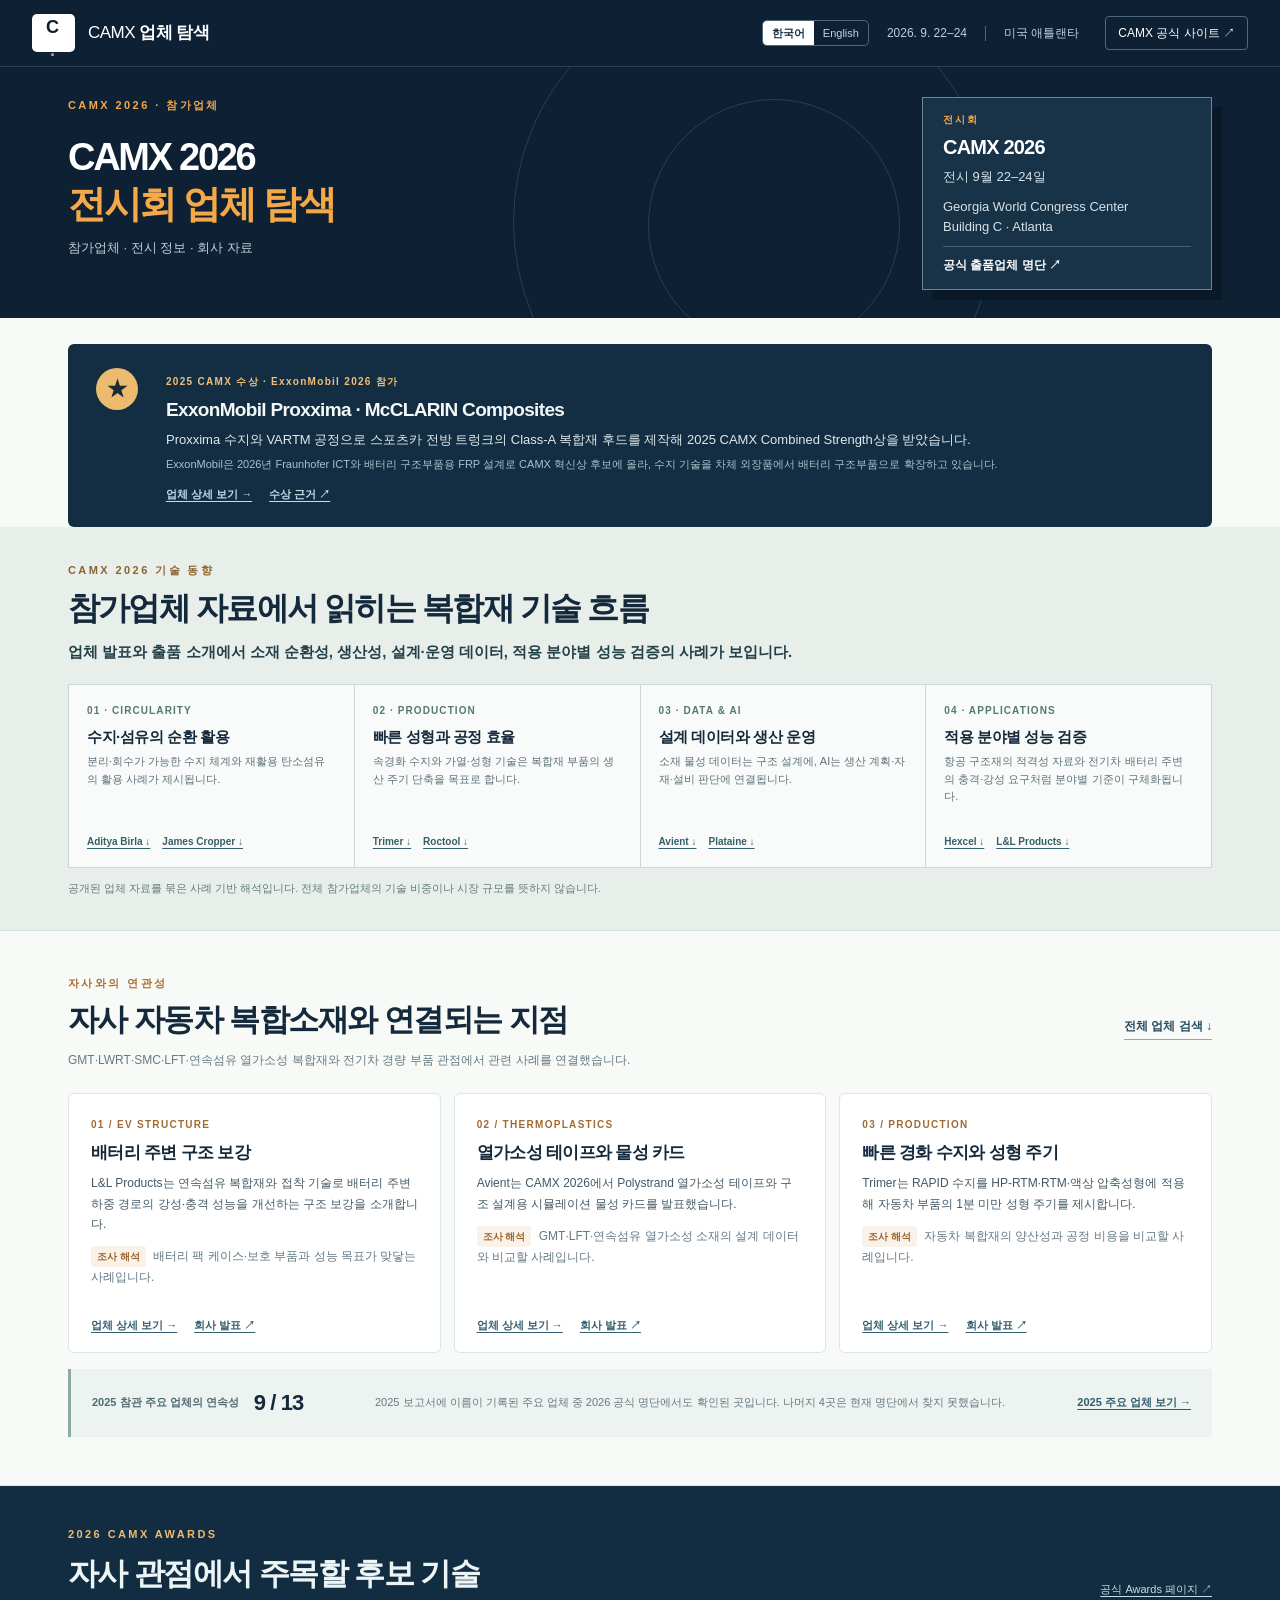
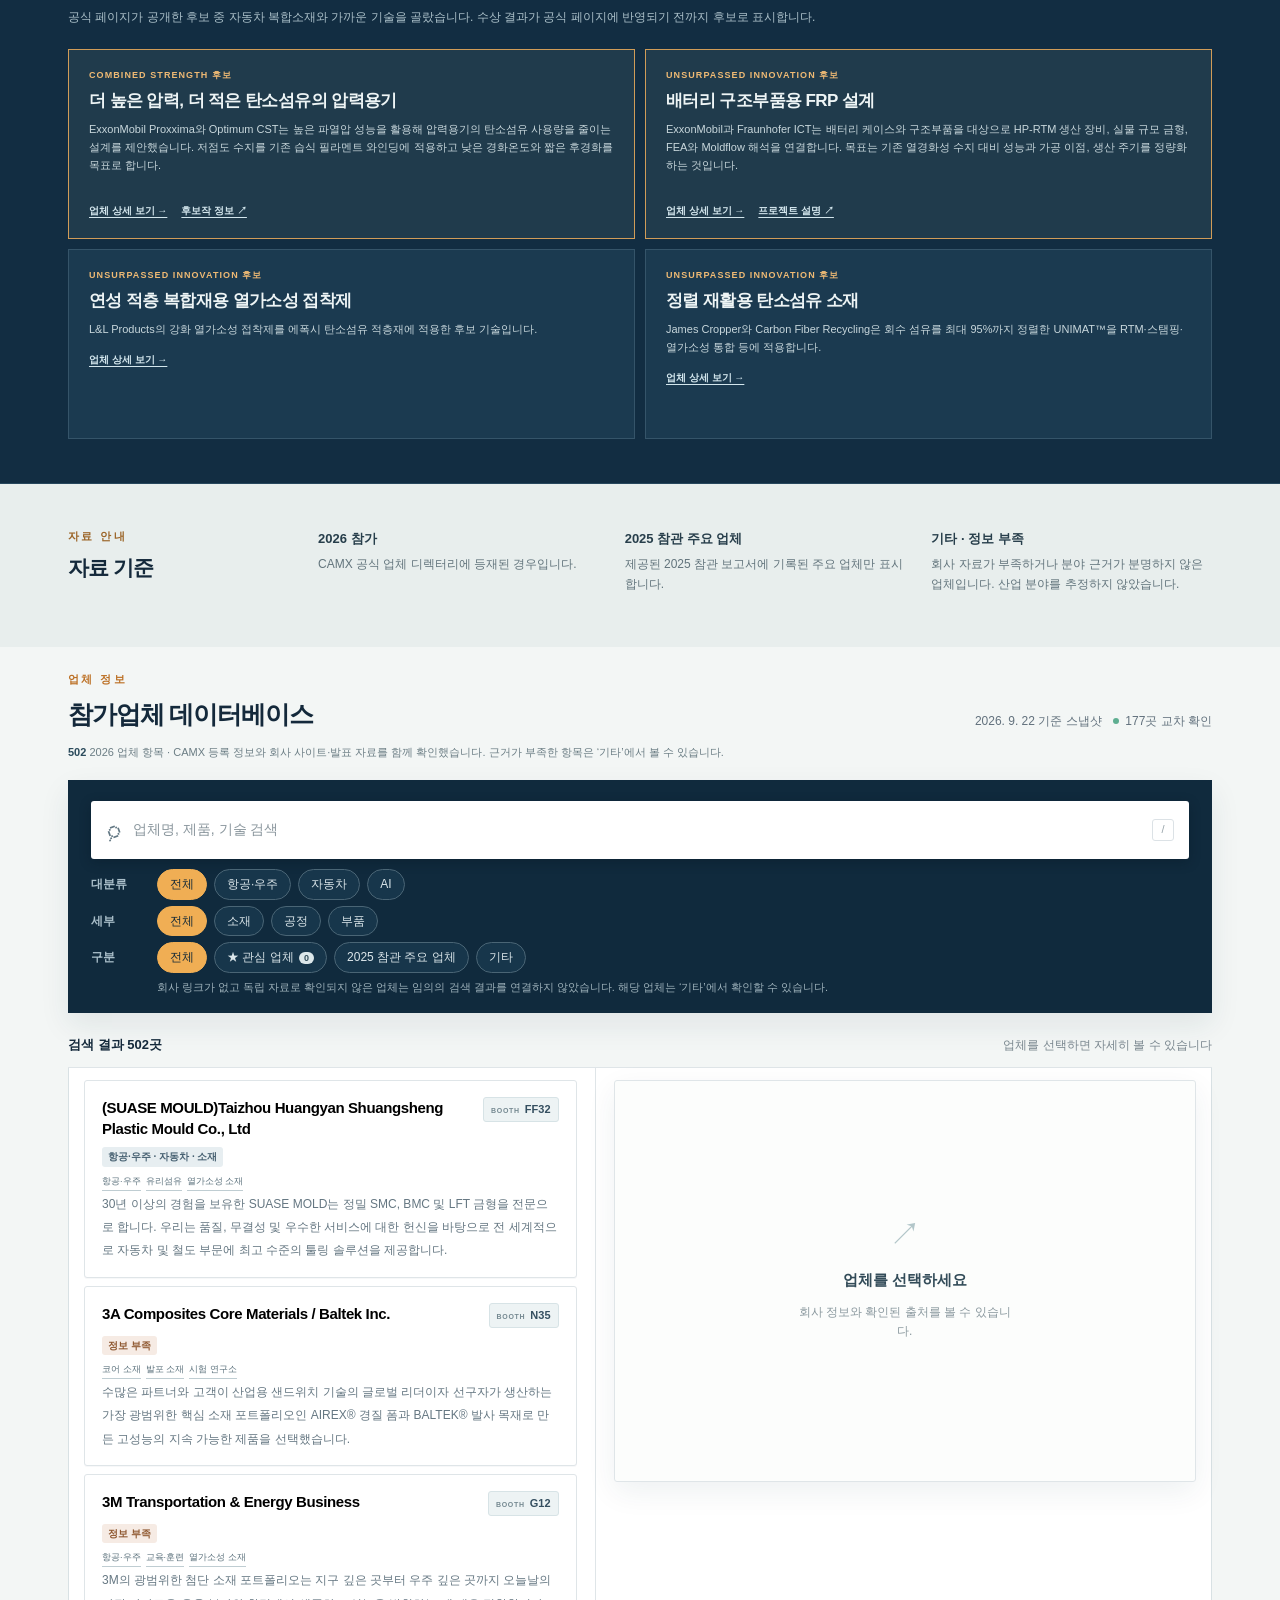
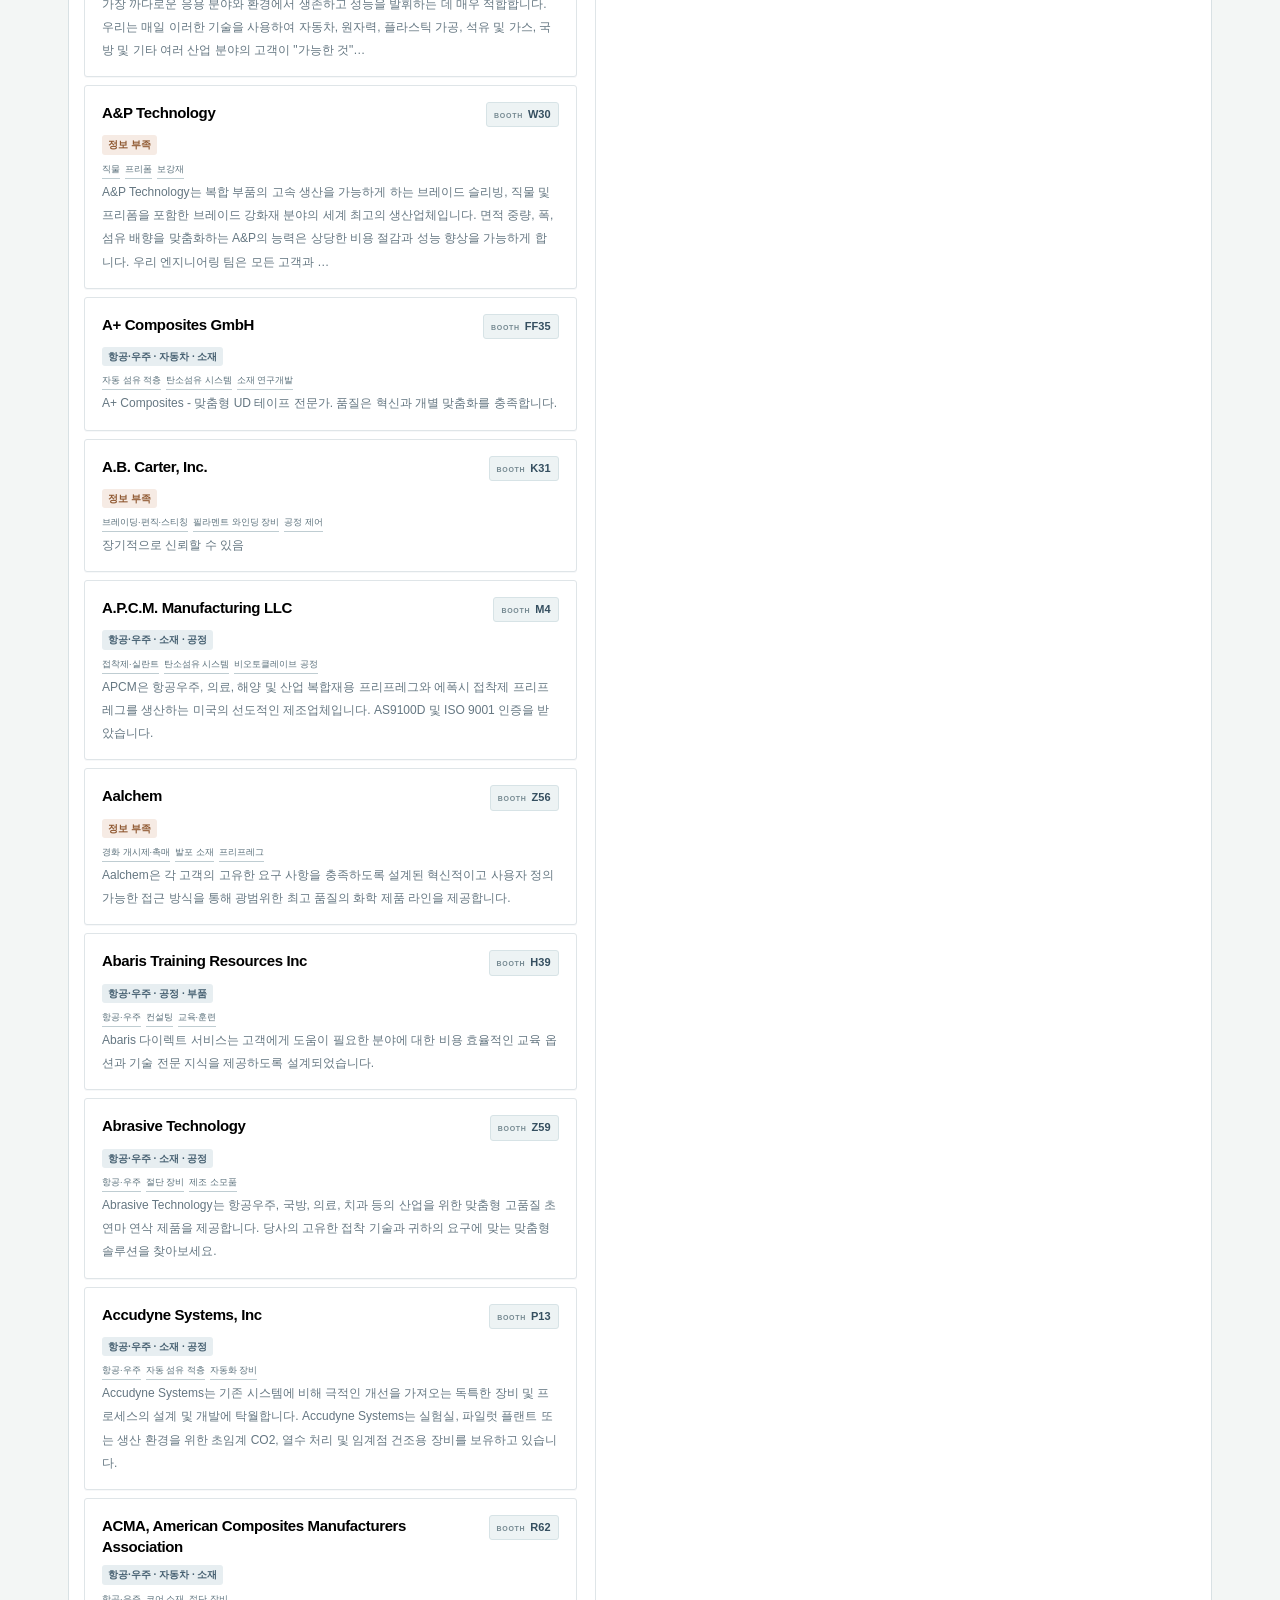
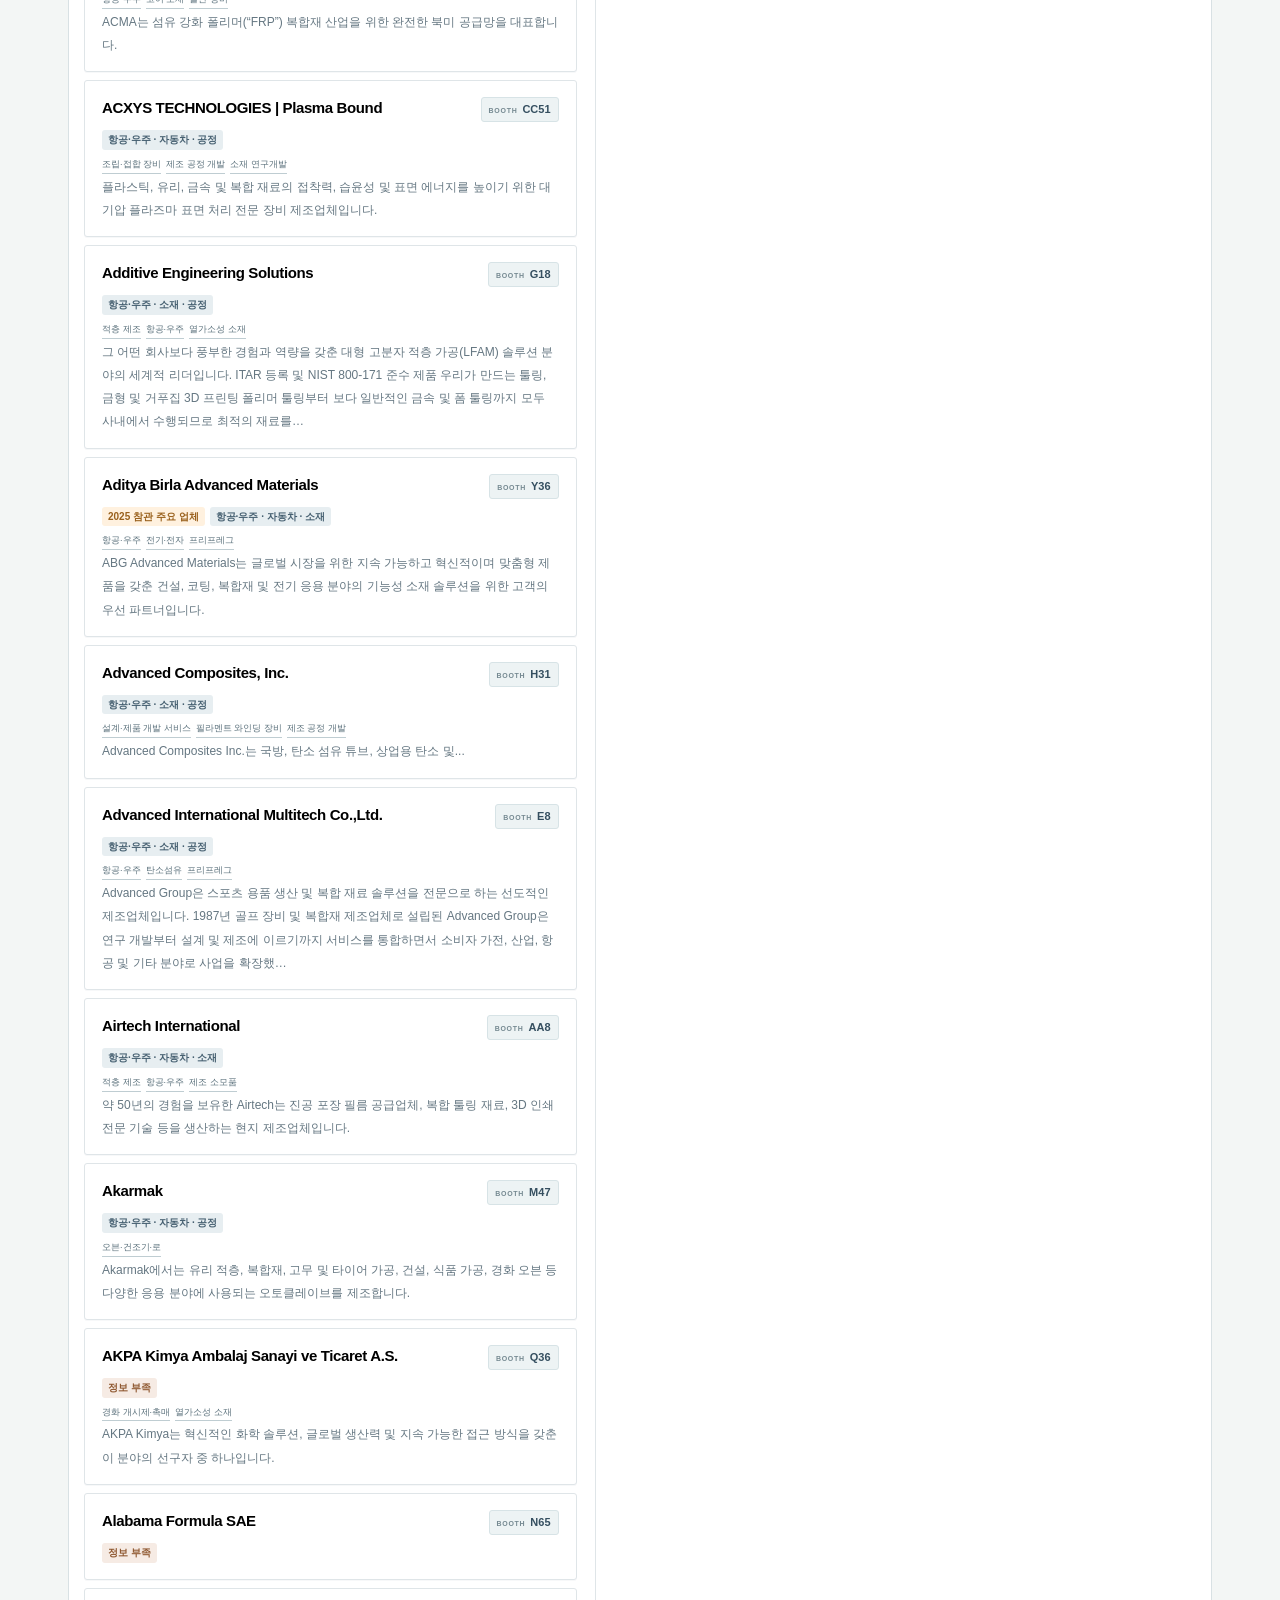
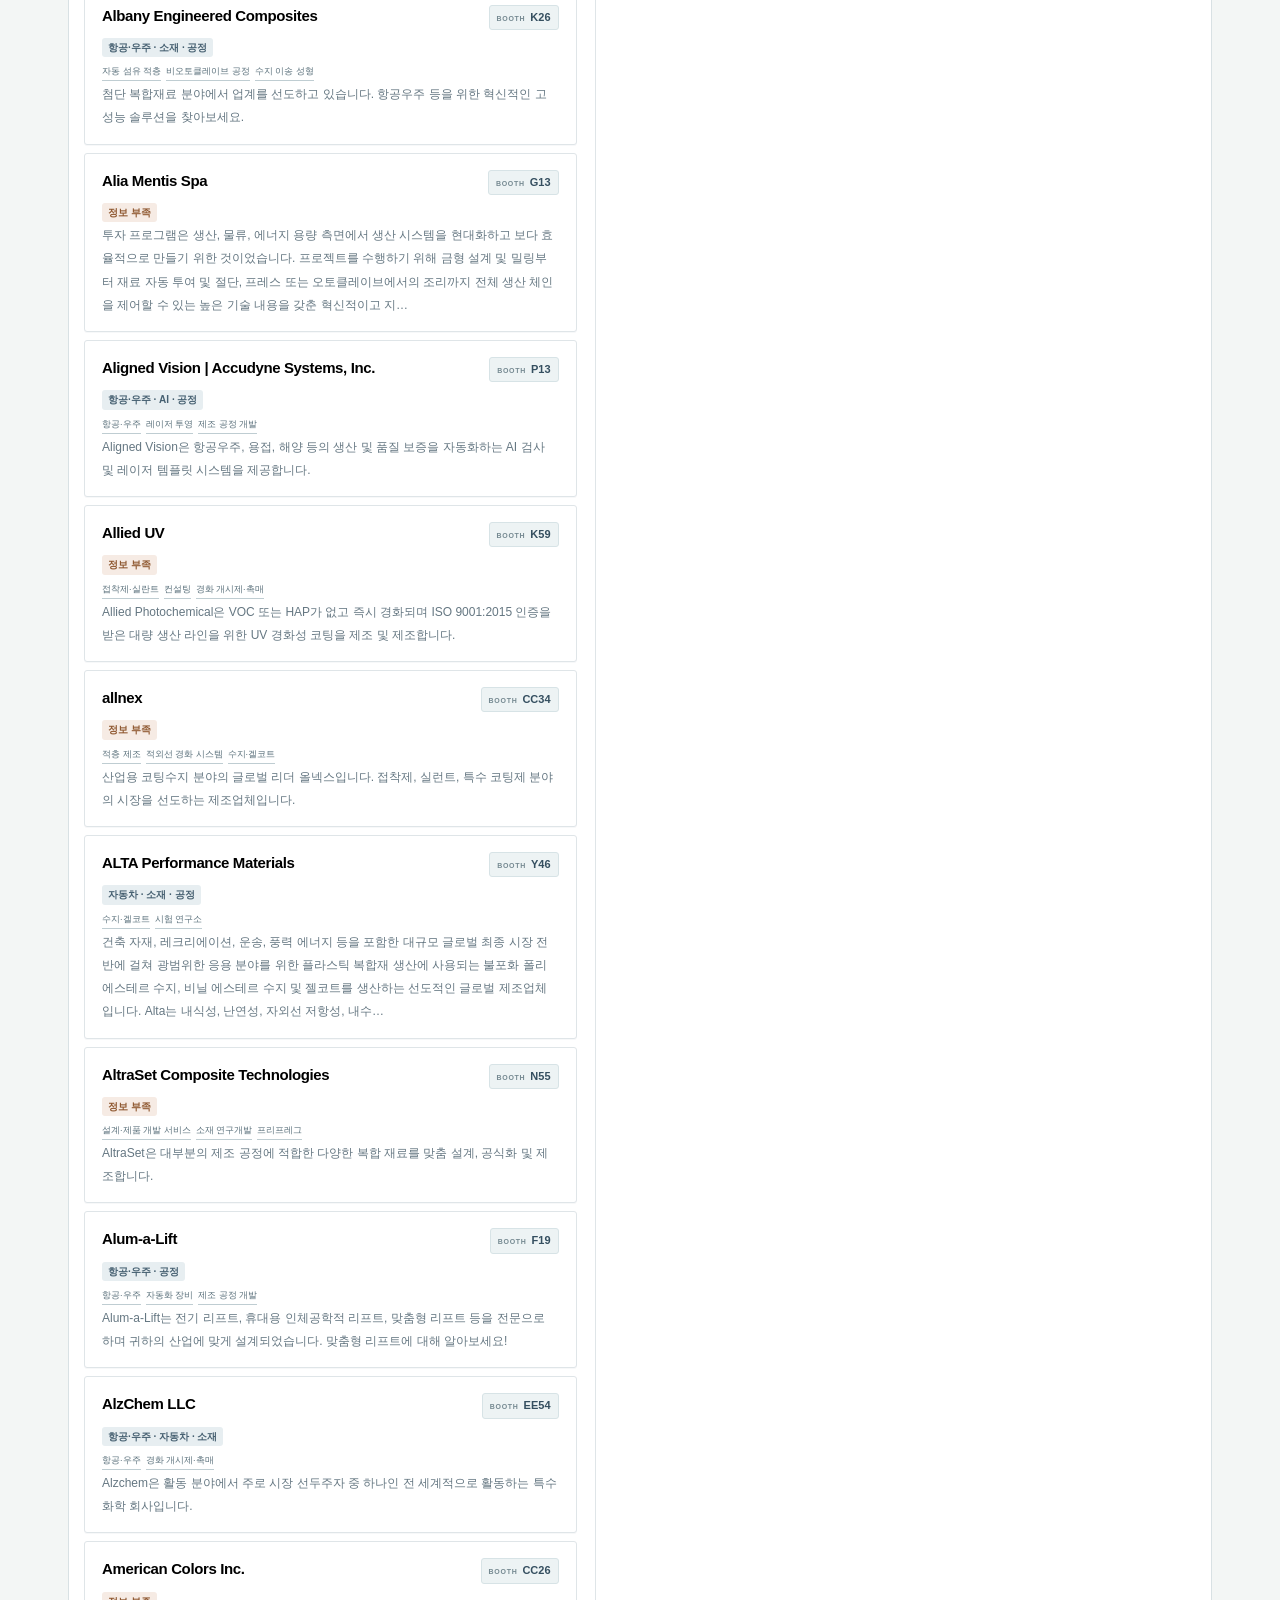
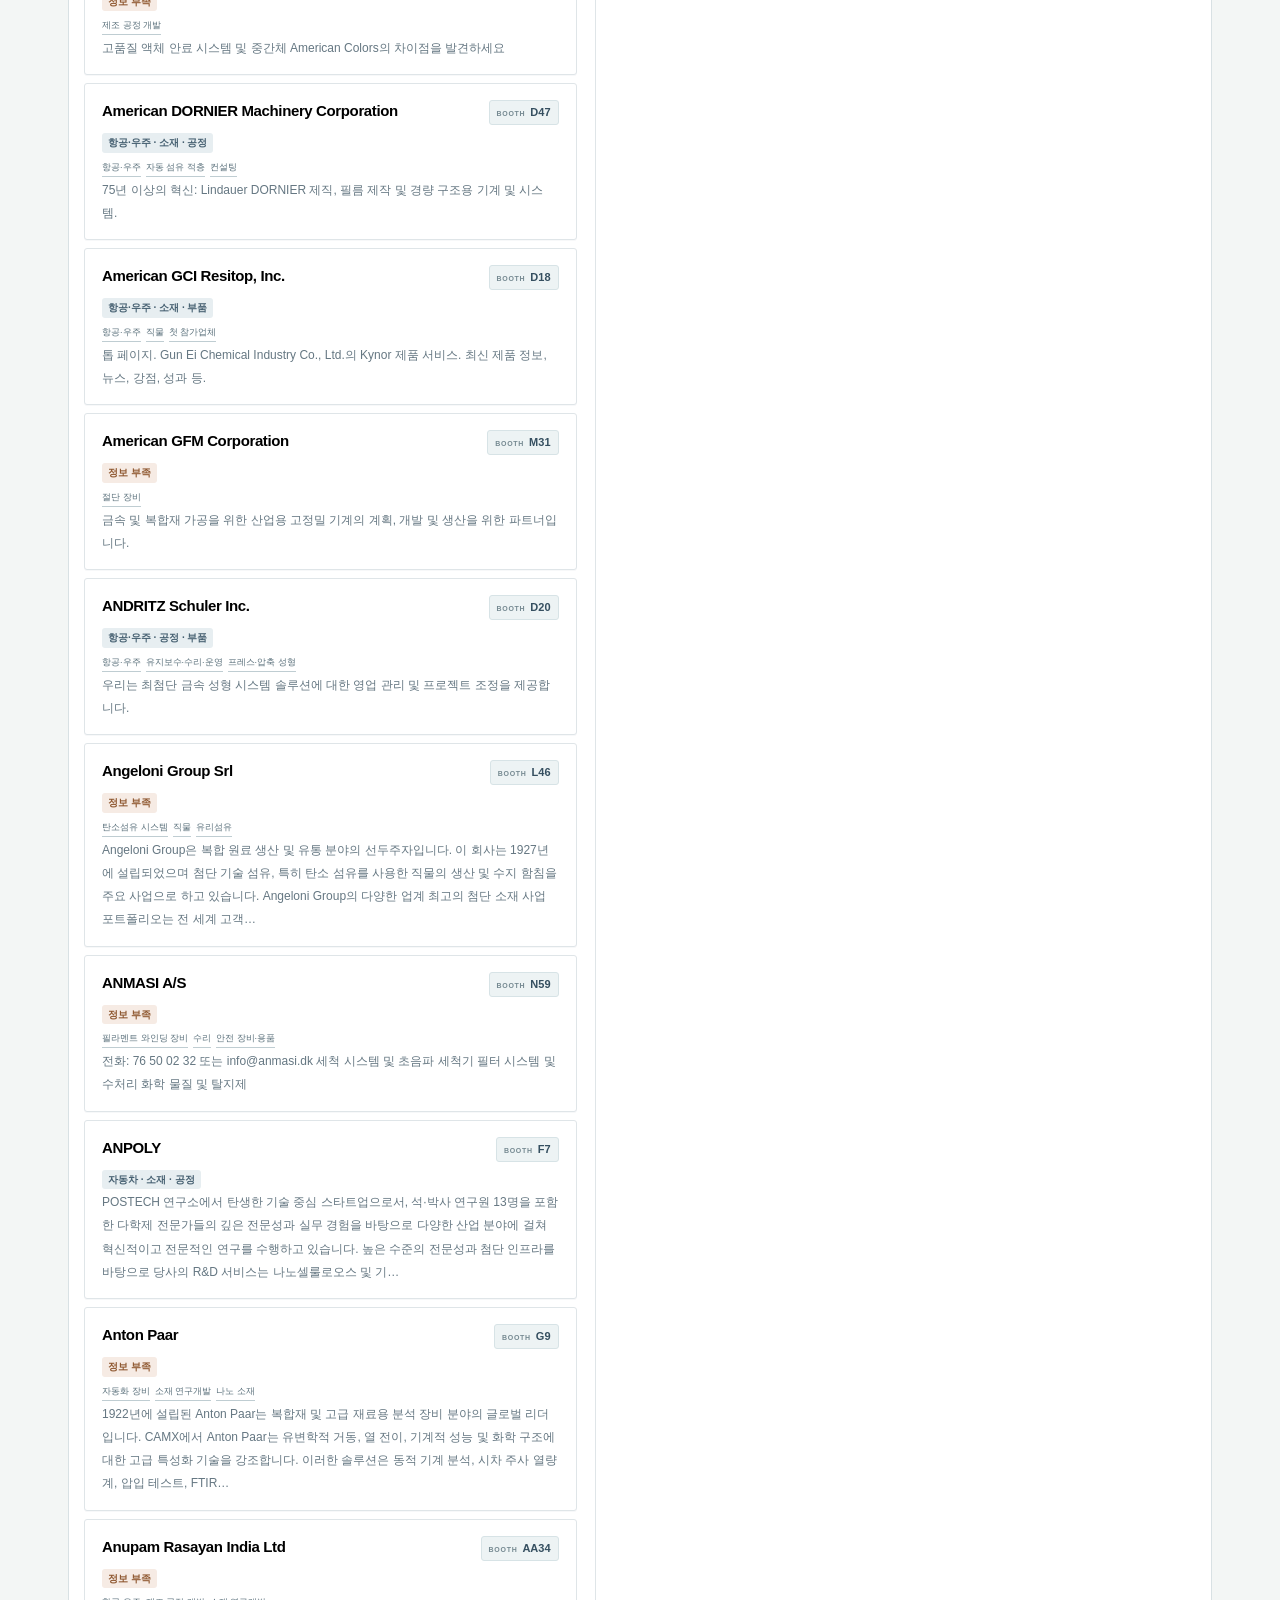
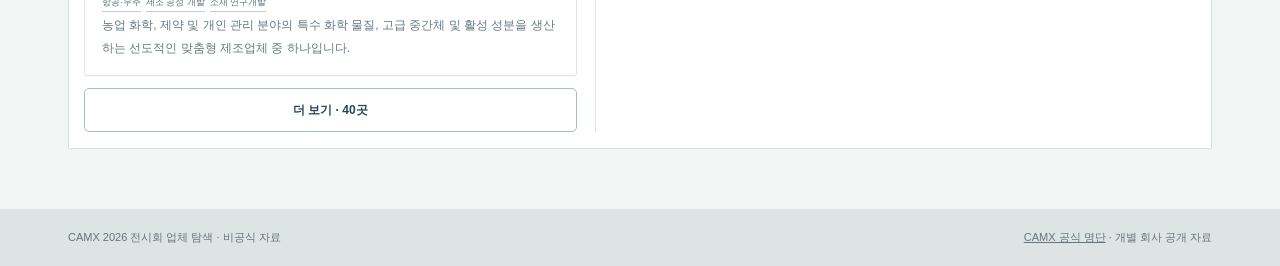
==== commit 3813c05b: "Remove numbered research feature descriptions from database" ====
--- a/index.html
+++ b/index.html
@@ -92,12 +92,6 @@
       </div>
       <p class="database-meta"><strong id="stat-all">—</strong> <span data-i18n="statAll">2026 업체 항목</span> · <span data-i18n="statNote">CAMX 등록 정보와 회사 사이트·발표 자료를 함께 확인했습니다. 근거가 부족한 항목은 ‘기타’에서 볼 수 있습니다.</span></p>
 
-      <div class="research-features" aria-label="업체 조사 기능" data-i18n-aria="researchFeatures">
-        <span><b>01</b><strong data-i18n="researchSearch">업체·제품·기술 통합 검색</strong></span>
-        <span><b>02</b><strong data-i18n="researchClassify">부스·제품 분류 빠른 확인</strong></span>
-        <span><b>03</b><strong data-i18n="researchVerify">회사·외부 자료 교차 확인</strong></span>
-      </div>
-
       <div class="research-console"><div class="search-area">
         <label class="search-box" for="search-input"><span class="search-icon" aria-hidden="true">⌕</span><input id="search-input" type="search" autocomplete="off" placeholder="업체명, 제품, 기술 검색" data-i18n-placeholder="searchPlaceholder"><span class="shortcut">/</span></label>
         <button id="clear-button" class="clear-button" type="button" hidden data-i18n="clear">초기화</button>
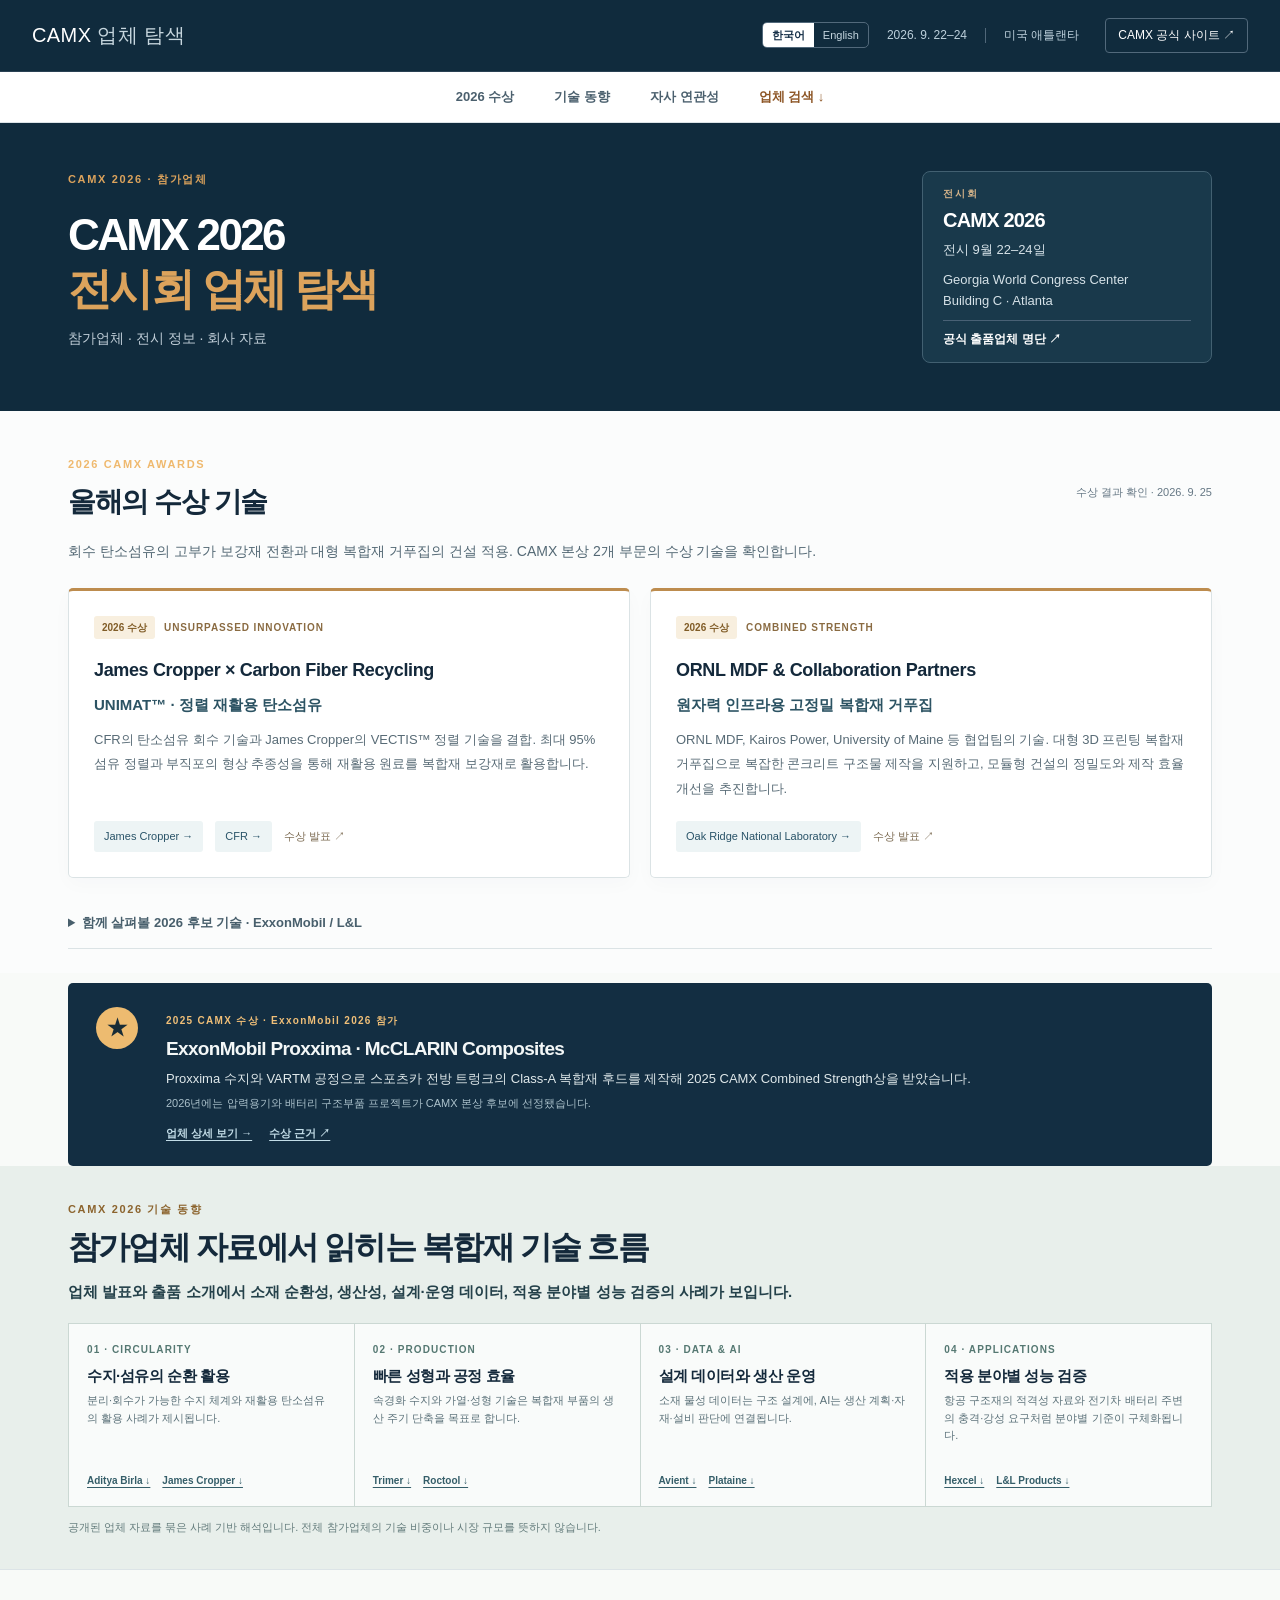
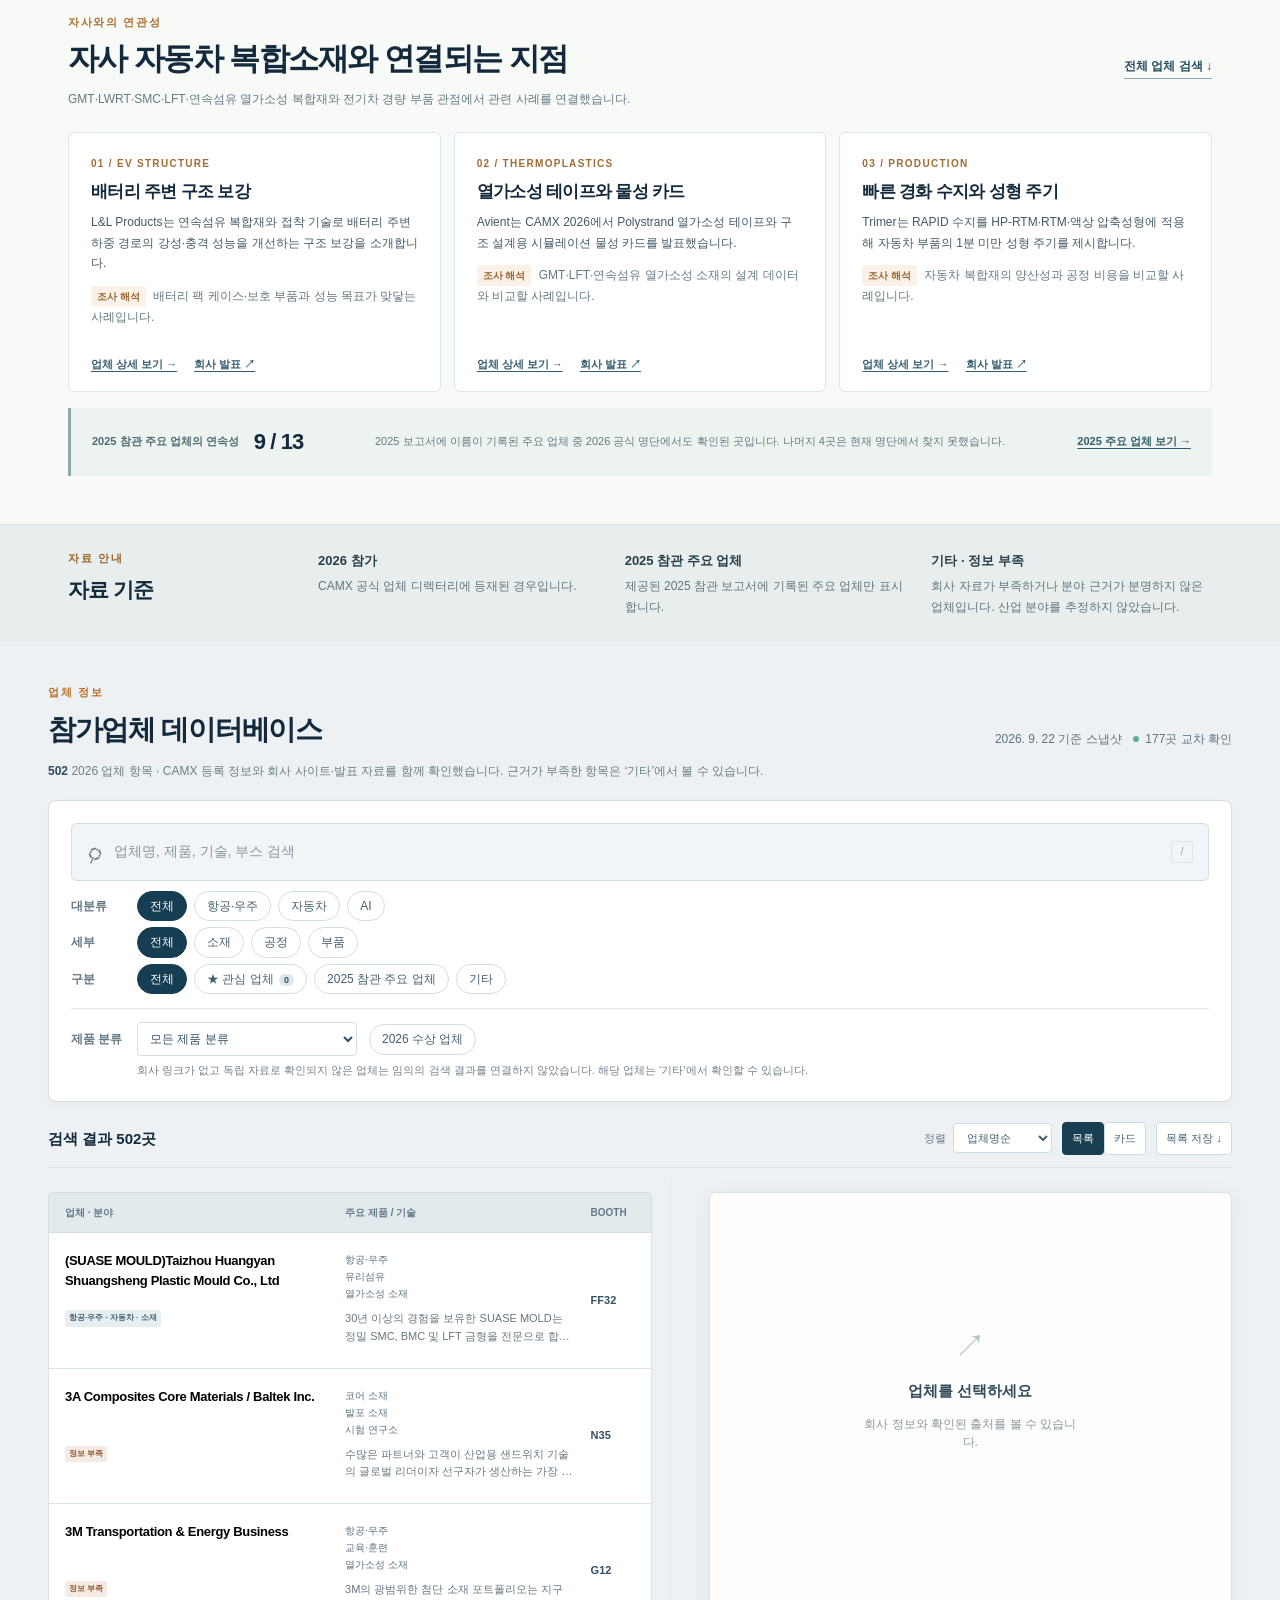
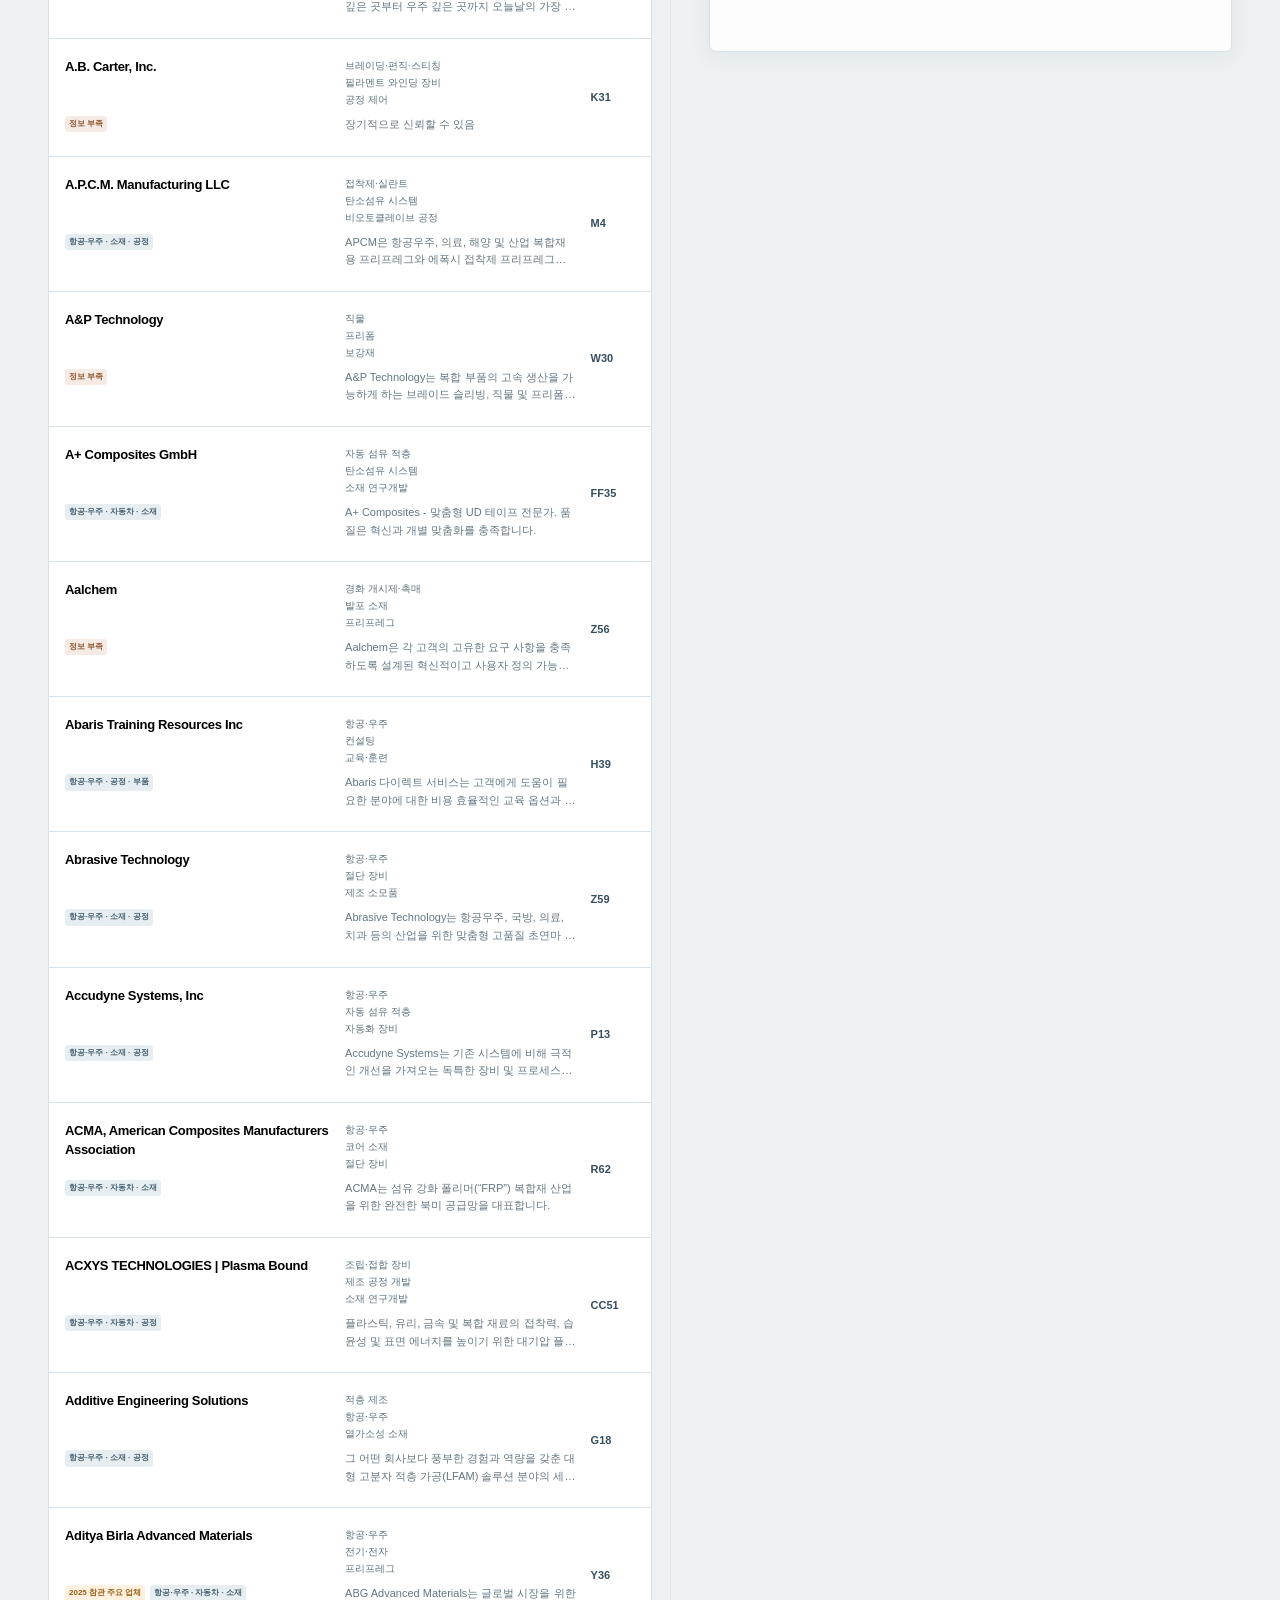
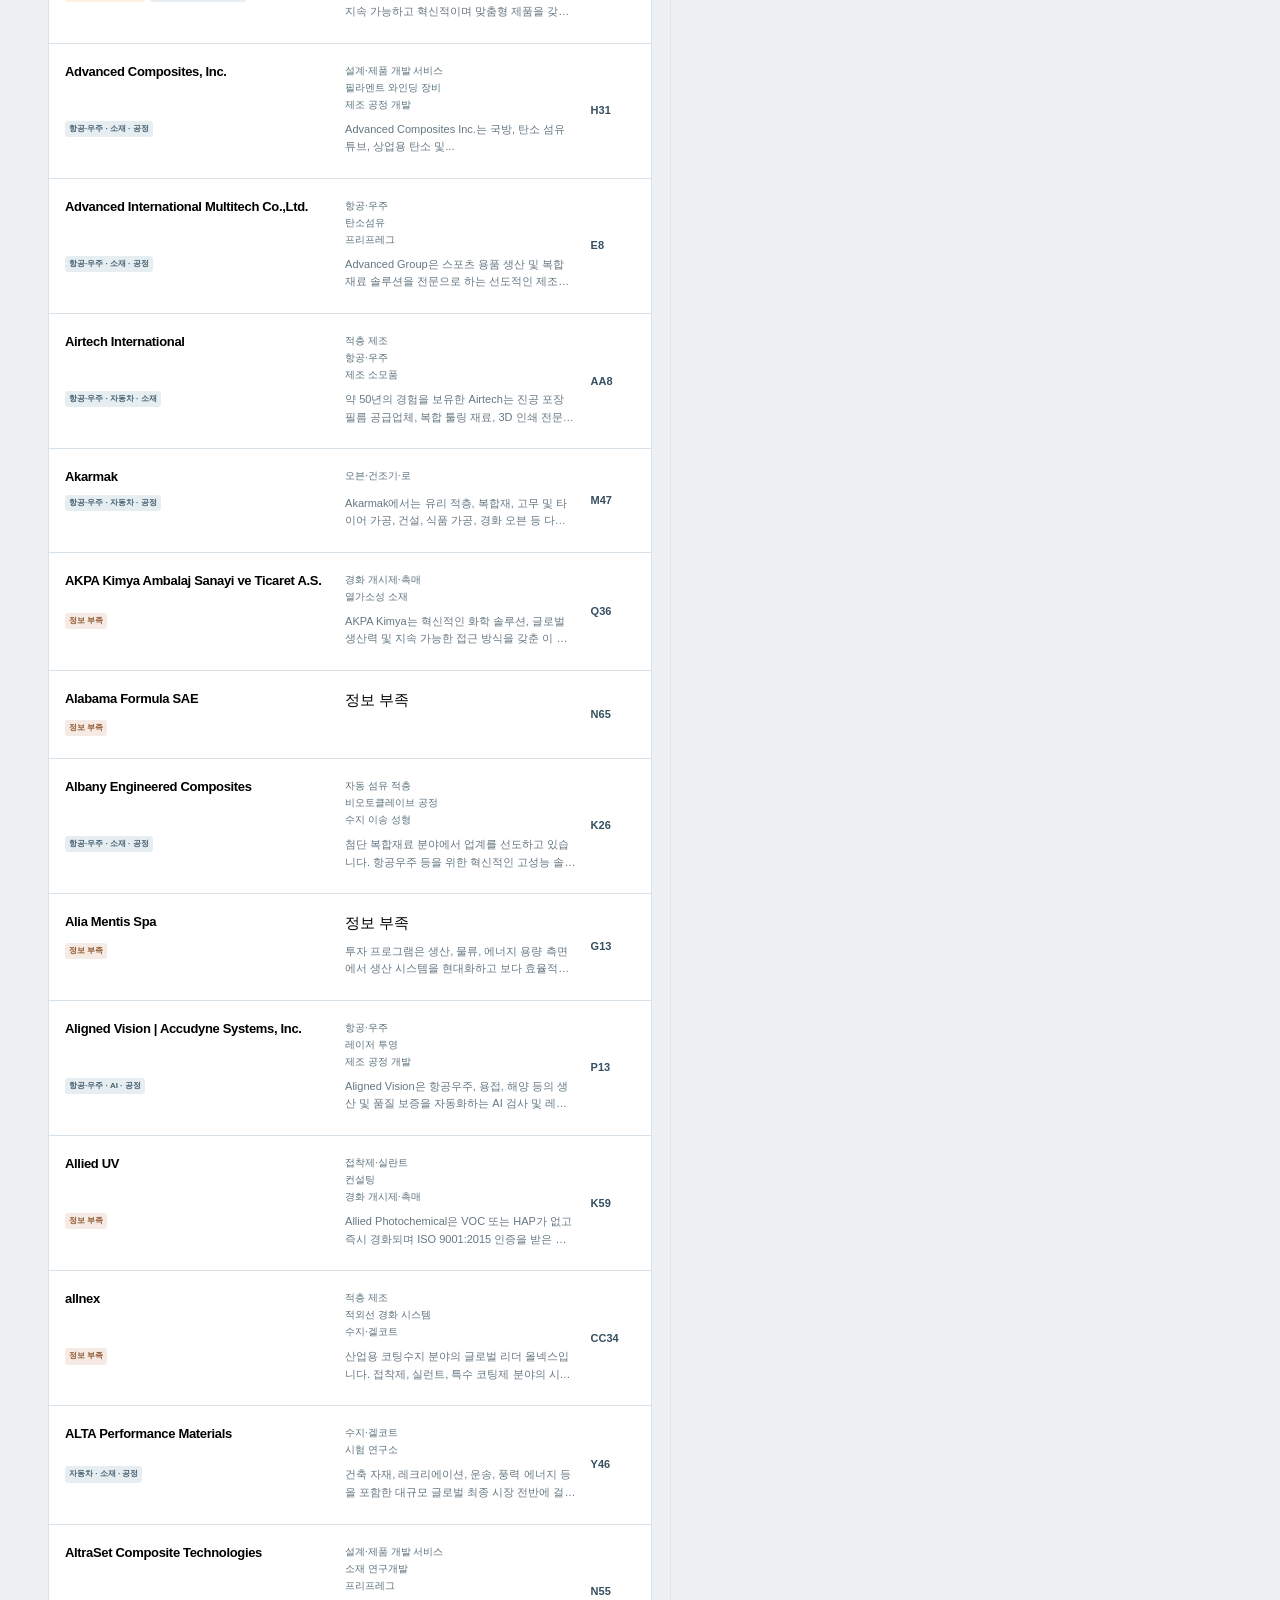
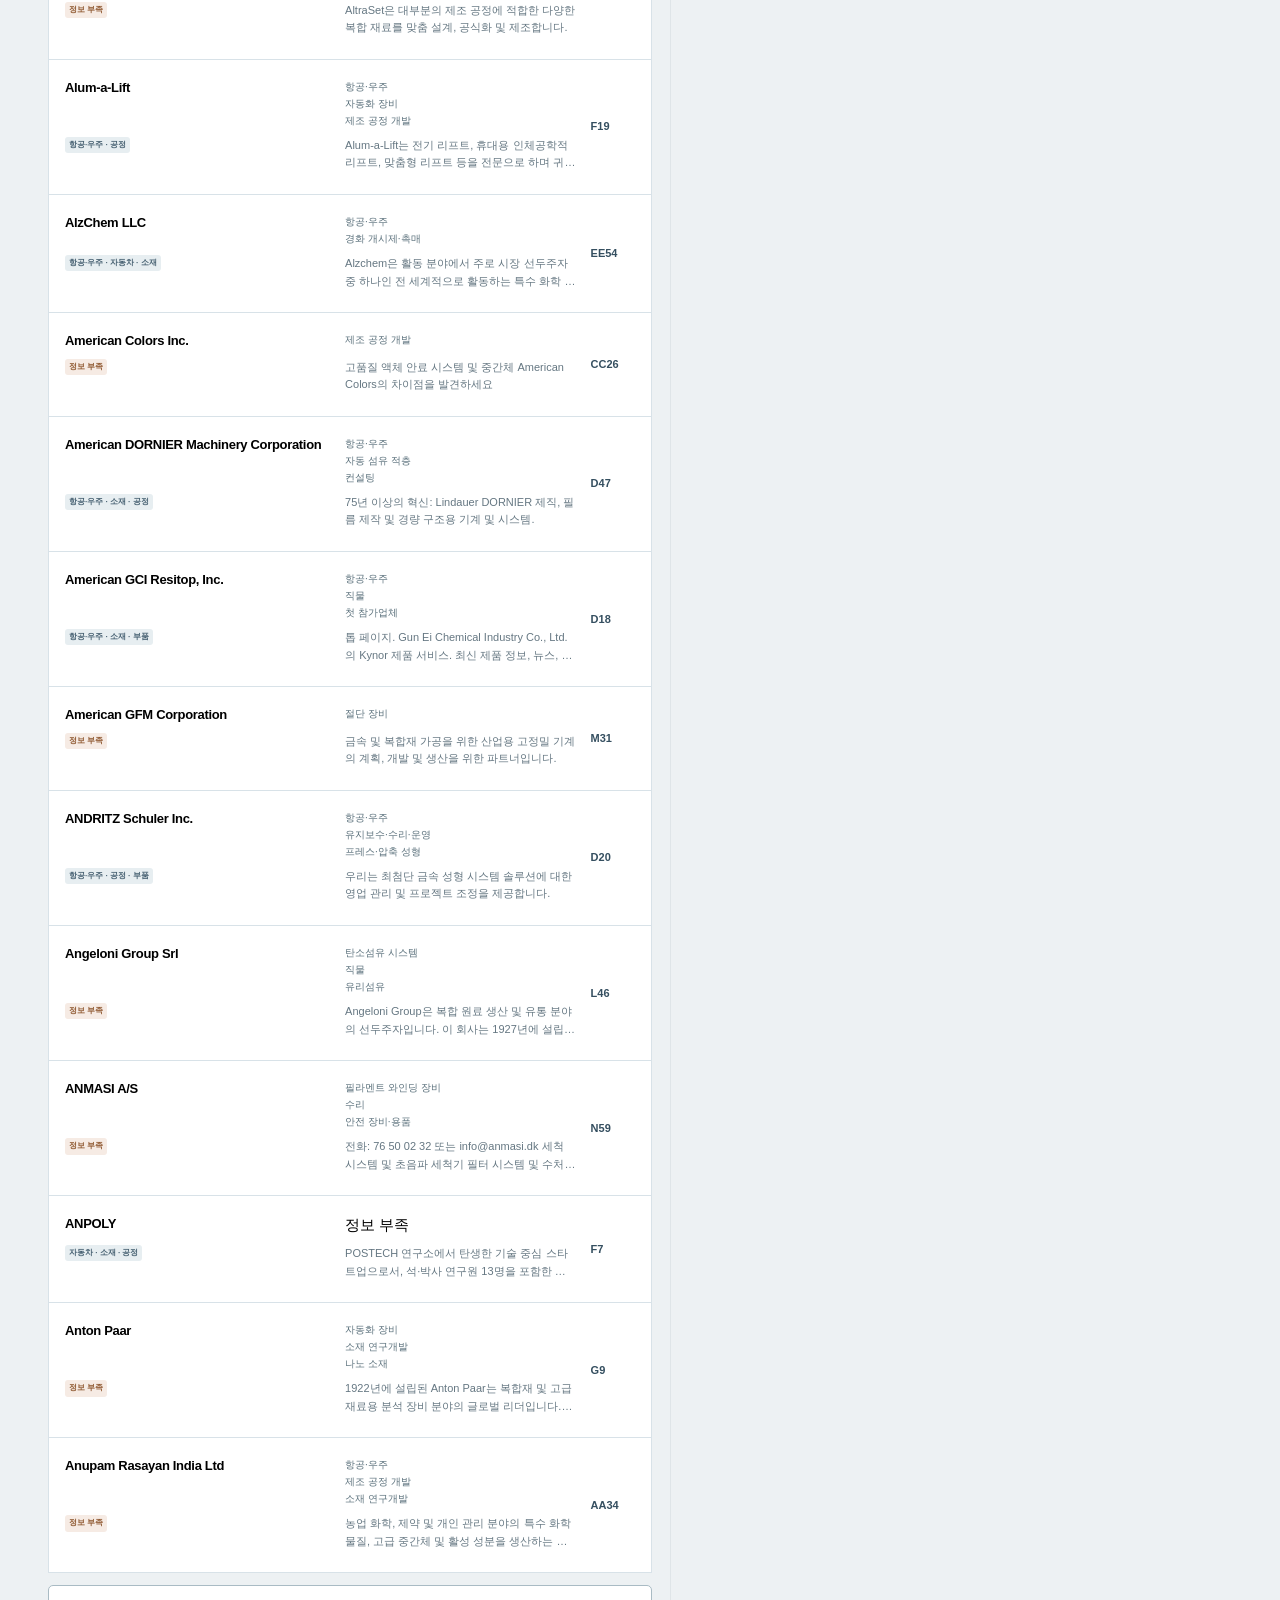
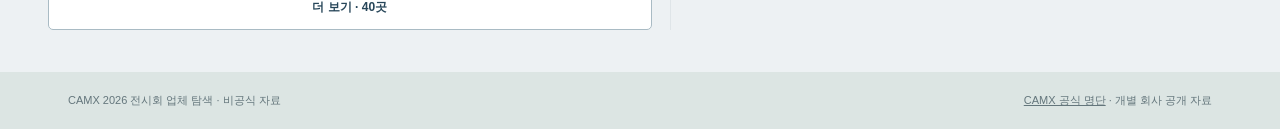
==== commit 254856e7: "Refresh explorer with 2026 winners and research-focused browsing" ====
--- a/index.html
+++ b/index.html
@@ -7,16 +7,17 @@
   <meta name="description" content="CAMX 2026 전시회 업체 탐색. 항공·우주, 자동차, AI 분야와 소재, 공정, 부품으로 참가업체를 검색합니다.">
   <title>CAMX 2026 전시회 업체 탐색</title>
   <link rel="icon" href="favicon.svg" type="image/svg+xml">
-  <link rel="stylesheet" href="styles.css?v=20260922-research">
-  <script defer src="i18n.js?v=20260922-research"></script>
-  <script defer src="app.js?v=20260922-research"></script>
+  <link rel="stylesheet" href="styles.css?v=20260925-explorer">
+  <script defer src="i18n.js?v=20260925-explorer"></script>
+  <script defer src="app.js?v=20260925-explorer"></script>
 </head>
 <body>
   <header class="site-header">
-    <div class="brand"><span class="brand-mark" aria-hidden="true">C<span>·</span>X</span><span>CAMX <b data-i18n="brand">업체 탐색</b></span></div>
+    <div class="brand"><span>CAMX <b data-i18n="brand">업체 탐색</b></span></div>
     <div class="header-meta"><div class="language-switch" role="group" aria-label="Language"><button type="button" data-lang="ko" aria-pressed="true">한국어</button><button type="button" data-lang="en" aria-pressed="false">English</button></div><span>2026. 9. 22–24</span><span class="header-divider"></span><span data-i18n="location">미국 애틀랜타</span><a href="https://www.thecamx.org/" target="_blank" rel="noopener noreferrer" data-i18n="officialSite">CAMX 공식 사이트 ↗</a></div>
   </header>
 
+  <nav class="section-nav" aria-label="Sections"><a href="#awards-2026" data-i18n="navAwards"></a><a href="#trends" data-i18n="navTrends"></a><a href="#relevance" data-i18n="navRelevance"></a><a class="nav-database" href="#database" data-i18n="navDatabase"></a></nav>
   <main>
     <section class="intro" aria-labelledby="page-title">
       <div>
@@ -33,6 +34,11 @@
       </div>
     </section>
 
+    <section class="awards-overview" id="awards-2026" aria-labelledby="awards-title"><div class="awards-head"><div><p class="eyebrow">2026 CAMX AWARDS</p><h2 id="awards-title" data-i18n="winnerHeading"></h2></div><span class="updated-date" data-i18n="awardUpdated"></span></div><p class="awards-lead" data-i18n="winnerIntro"></p><div class="winner-grid"><article class="winner-card"><div class="winner-top"><span class="winner-label" data-i18n="winnerLabel"></span><span>UNSURPASSED INNOVATION</span></div><h3>James Cropper × Carbon Fiber Recycling</h3><h4 data-i18n="winnerCropTitle"></h4><p data-i18n="winnerCropBody"></p><div class="winner-links"><button type="button" data-featured="id-783">James Cropper →</button><button type="button" data-featured="id-12013">CFR →</button><a href="https://advancedmaterials.jamescropper.com/journal/james-cropper-and-carbon-fiber-recycling-win-camx-unsurpassed-innovation-award-for-unimat-aligned-nonwovens/" target="_blank" rel="noopener noreferrer" data-i18n="winnerSource"></a></div></article><article class="winner-card"><div class="winner-top"><span class="winner-label" data-i18n="winnerLabel"></span><span>COMBINED STRENGTH</span></div><h3>ORNL MDF &amp; Collaboration Partners</h3><h4 data-i18n="winnerOrnlTitle"></h4><p data-i18n="winnerOrnlBody"></p><div class="winner-links"><button type="button" data-featured="id-9748">Oak Ridge National Laboratory →</button><a href="https://www.linkedin.com/posts/camx---the-composites-and-advanced-materials-expo_camx2026-camx2026-composites-activity-7508188193461243905-IIKW" target="_blank" rel="noopener noreferrer" data-i18n="winnerSource"></a></div></article></div><details class="finalist-disclosure"><summary data-i18n="finalistsHeading"></summary><p data-i18n="finalistsNote"></p>      <div class="award-grid">
+        <article class="award-card featured-award"><span data-i18n="awardCombined">COMBINED STRENGTH 후보</span><h3 data-i18n="exxonPressureTitle">더 높은 압력, 더 적은 탄소섬유의 압력용기</h3><p data-i18n="exxonPressureBody">ExxonMobil Proxxima와 Optimum CST는 높은 파열압 성능을 활용해 압력용기의 탄소섬유 사용량을 줄이는 설계를 제안했습니다. 저점도 수지를 기존 습식 필라멘트 와인딩에 적용하고 낮은 경화온도와 짧은 후경화를 목표로 합니다.</p><div><button type="button" data-featured="id-11883" data-i18n="companyDetail">업체 상세 보기 →</button><a href="https://camx2026.mapyourshow.com/8_0/sessions/session-details.cfm?scheduleid=229" target="_blank" rel="noopener noreferrer" data-i18n="entryDetail">후보작 정보 ↗</a></div></article>
+        <article class="award-card featured-award"><span data-i18n="awardInnovation">UNSURPASSED INNOVATION 후보</span><h3 data-i18n="exxonBatteryTitle">배터리 구조부품용 FRP 설계</h3><p data-i18n="exxonBatteryBody">ExxonMobil과 Fraunhofer ICT는 배터리 케이스와 구조부품을 대상으로 HP-RTM 생산 장비, 실물 규모 금형, FEA와 Moldflow 해석을 연결합니다. 목표는 기존 열경화성 수지 대비 성능과 가공 이점, 생산 주기를 정량화하는 것입니다.</p><div><button type="button" data-featured="id-11883" data-i18n="companyDetail">업체 상세 보기 →</button><a href="https://www.ict.fraunhofer.de/en/projects/ProxximaTM_resin_systems.html" target="_blank" rel="noopener noreferrer" data-i18n="projectDetail">프로젝트 설명 ↗</a></div></article>
+
+      <article class="award-card"><span data-i18n="awardInnovation"></span><h3 data-i18n="llAwardTitle"></h3><p data-i18n="llAwardBody"></p><button type="button" data-featured="id-620" data-i18n="companyDetail"></button></article></div></details></section>
     <section class="award-highlight" aria-label="2025 CAMX 수상 사례" data-i18n-aria="awardHighlight">
       <div class="award-spotlight">
         <div class="award-icon" aria-hidden="true">★</div>
@@ -47,7 +53,7 @@
     </section>
 
 
-    <section class="trend-overview" aria-labelledby="trend-title">
+    <section id="trends" class="trend-overview" aria-labelledby="trend-title">
       <div class="trend-head"><p class="eyebrow" data-i18n="trendKicker">CAMX 2026 기술 동향</p><h2 id="trend-title" data-i18n="trendTitle">참가업체 자료에서 읽히는 복합재 기술 흐름</h2><p data-i18n="trendLead">업체 발표와 출품 소개에서 소재 순환성, 생산성, 설계·운영 데이터, 적용 분야별 성능 검증의 사례가 보입니다.</p></div>
       <div class="trend-steps">
         <div class="trend-step"><span>01 · CIRCULARITY</span><h3 data-i18n="trendOneTitle">수지·섬유의 순환 활용</h3><p data-i18n="trendOneBody">분리·회수가 가능한 수지 체계와 재활용 탄소섬유의 활용 사례가 제시됩니다.</p><div><button type="button" data-featured="id-11646">Aditya Birla ↓</button><button type="button" data-featured="id-783">James Cropper ↓</button></div></div>
@@ -58,7 +64,7 @@
       <p class="trend-scope" data-i18n="trendScope">공개된 업체 자료를 묶은 사례 기반 해석입니다. 전체 참가업체의 기술 비중이나 시장 규모를 뜻하지 않습니다.</p>
     </section>
 
-    <section class="briefing" aria-labelledby="briefing-title">
+    <section id="relevance" class="briefing" aria-labelledby="briefing-title">
       <div class="briefing-head">
         <div><p class="eyebrow" data-i18n="briefingKicker">자사와의 연관성</p><h2 id="briefing-title" data-i18n="briefingTitle">자사 자동차 복합소재와 연결되는 지점</h2></div>
         <a href="#database" class="briefing-jump" data-i18n="browseAll">전체 업체 검색 ↓</a>
@@ -72,16 +78,6 @@
       <div class="continuity"><div><span class="continuity-label" data-i18n="continuityLabel">2025 참관 주요 업체의 연속성</span><strong><span id="stat-match">—</span> / <span id="stat-report">—</span></strong></div><p data-i18n="continuityCopy">2025 보고서에 이름이 기록된 주요 업체 중 2026 공식 명단에서도 확인된 곳입니다. 나머지 4곳은 현재 명단에서 찾지 못했습니다.</p><button type="button" id="show-prior" data-i18n="seePrior">2025 주요 업체 보기 →</button></div>
     </section>
 
-    <section class="awards-overview" aria-labelledby="awards-title">
-      <div class="awards-head"><div><p class="eyebrow" data-i18n="awardsKicker">2026 CAMX AWARDS</p><h2 id="awards-title" data-i18n="awardsTitle">자사 관점에서 주목할 후보 기술</h2></div><a href="https://www.thecamx.org/awards/" target="_blank" rel="noopener noreferrer" data-i18n="awardsOfficial">공식 Awards 페이지 ↗</a></div>
-      <p class="awards-lead" data-i18n="awardsLead">공식 페이지가 공개한 후보 중 자동차 복합소재와 가까운 기술을 골랐습니다. 수상 결과가 공식 페이지에 반영되기 전까지 후보로 표시합니다.</p>
-      <div class="award-grid">
-        <article class="award-card featured-award"><span data-i18n="awardCombined">COMBINED STRENGTH 후보</span><h3 data-i18n="exxonPressureTitle">더 높은 압력, 더 적은 탄소섬유의 압력용기</h3><p data-i18n="exxonPressureBody">ExxonMobil Proxxima와 Optimum CST는 높은 파열압 성능을 활용해 압력용기의 탄소섬유 사용량을 줄이는 설계를 제안했습니다. 저점도 수지를 기존 습식 필라멘트 와인딩에 적용하고 낮은 경화온도와 짧은 후경화를 목표로 합니다.</p><div><button type="button" data-featured="id-11883" data-i18n="companyDetail">업체 상세 보기 →</button><a href="https://camx2026.mapyourshow.com/8_0/sessions/session-details.cfm?scheduleid=229" target="_blank" rel="noopener noreferrer" data-i18n="entryDetail">후보작 정보 ↗</a></div></article>
-        <article class="award-card featured-award"><span data-i18n="awardInnovation">UNSURPASSED INNOVATION 후보</span><h3 data-i18n="exxonBatteryTitle">배터리 구조부품용 FRP 설계</h3><p data-i18n="exxonBatteryBody">ExxonMobil과 Fraunhofer ICT는 배터리 케이스와 구조부품을 대상으로 HP-RTM 생산 장비, 실물 규모 금형, FEA와 Moldflow 해석을 연결합니다. 목표는 기존 열경화성 수지 대비 성능과 가공 이점, 생산 주기를 정량화하는 것입니다.</p><div><button type="button" data-featured="id-11883" data-i18n="companyDetail">업체 상세 보기 →</button><a href="https://www.ict.fraunhofer.de/en/projects/ProxximaTM_resin_systems.html" target="_blank" rel="noopener noreferrer" data-i18n="projectDetail">프로젝트 설명 ↗</a></div></article>
-        <article class="award-card"><span data-i18n="awardInnovation">UNSURPASSED INNOVATION 후보</span><h3 data-i18n="llAwardTitle">연성 적층 복합재용 열가소성 접착제</h3><p data-i18n="llAwardBody">L&amp;L Products의 강화 열가소성 접착제를 에폭시 탄소섬유 적층재에 적용한 후보 기술입니다.</p><button type="button" data-featured="id-620" data-i18n="companyDetail">업체 상세 보기 →</button></article>
-        <article class="award-card"><span data-i18n="awardInnovation">UNSURPASSED INNOVATION 후보</span><h3 data-i18n="recycledAwardTitle">정렬 재활용 탄소섬유 소재</h3><p data-i18n="recycledAwardBody">James Cropper와 Carbon Fiber Recycling은 회수 섬유를 최대 95%까지 정렬한 UNIMAT™을 RTM·스탬핑·열가소성 통합 등에 적용합니다.</p><button type="button" data-featured="id-783" data-i18n="companyDetail">업체 상세 보기 →</button></article>
-      </div>
-    </section>
 
     <section class="method" aria-labelledby="method-title"><div><p class="eyebrow" data-i18n="dataKicker">자료 안내</p><h2 id="method-title" data-i18n="dataNotes">자료 기준</h2></div><div class="method-grid"><p><b data-i18n="current">2026 참가</b><br><span data-i18n="noteCurrent">CAMX 공식 업체 디렉터리에 등재된 경우입니다.</span></p><p><b data-i18n="prior">2025 참관 주요 업체</b><br><span data-i18n="notePrior">제공된 2025 참관 보고서에 기록된 주요 업체만 표시합니다.</span></p><p><b data-i18n="otherInfo">기타 · 정보 부족</b><br><span data-i18n="noteOther">회사 자료가 부족하거나 분야 근거가 분명하지 않은 업체입니다. 산업 분야를 추정하지 않았습니다.</span></p></div></section>
 
@@ -99,12 +95,13 @@
       <div class="filter-row"><span class="filter-label" data-i18n="marketLabel">대분류</span><div id="market-filters" class="chips" role="group" aria-label="대분류 필터" data-i18n-aria="marketFilters"></div></div>
       <div class="filter-row second"><span class="filter-label" data-i18n="segmentLabel">세부</span><div id="segment-filters" class="chips" role="group" aria-label="세부 필터" data-i18n-aria="segmentFilters"></div></div>
       <div class="filter-row second"><span class="filter-label" data-i18n="scopeLabel">구분</span><div class="chips" role="group" aria-label="구분 필터" data-i18n-aria="statusFilters"><button class="chip active" data-scope="all" type="button" data-i18n="all">전체</button><button class="chip" data-scope="favorite" type="button"><span aria-hidden="true">★</span> <span data-i18n="favorites">관심 업체</span> <b id="favorite-count">0</b></button><button class="chip" data-scope="prior" type="button" data-i18n="prior">2025 참관 주요 업체</button><button class="chip" data-scope="uncertain" type="button" data-i18n="other">기타</button></div></div>
+      <div class="product-filter"><label for="product-filter" data-i18n="productFilter"></label><select id="product-filter"></select><button class="chip" type="button" data-scope="award" data-i18n="awardFilter"></button></div>
       <p class="scope-note" data-i18n="scopeNote">회사 링크가 없고 독립 자료로 확인되지 않은 업체는 임의의 검색 결과를 연결하지 않았습니다. 해당 업체는 ‘기타’에서 확인할 수 있습니다.</p>
       </div>
 
-      <div class="results-head"><p id="result-count" aria-live="polite">업체 목록을 불러오는 중입니다.</p><span data-i18n="selectHint">업체를 선택하면 자세히 볼 수 있습니다</span></div>
-      <div class="results-layout">
-        <div class="list-column"><div id="company-list" class="company-list"></div><button id="more-button" class="more-button" type="button" hidden>더 보기</button></div>
+      <div class="results-head"><p id="result-count" aria-live="polite">업체 목록을 불러오는 중입니다.</p><div class="result-actions"><label><span data-i18n="sortLabel"></span><select id="sort-select"><option value="name" data-i18n="sortName"></option><option value="verified" data-i18n="sortVerified"></option></select></label><div class="view-toggle" role="group" aria-label="View"><button type="button" data-view="compact" aria-pressed="true" data-i18n="viewCompact"></button><button type="button" data-view="cards" aria-pressed="false" data-i18n="viewCards"></button></div><button type="button" id="export-csv" data-i18n="exportCsv"></button></div></div>
+      <div class="results-layout" data-view="compact">
+        <div class="list-column"><div class="list-heading"><span data-i18n="listCompany"></span><span data-i18n="listProduct"></span><span data-i18n="boothLabel"></span></div><div id="company-list" class="company-list"></div><button id="more-button" class="more-button" type="button" hidden>더 보기</button></div>
         <aside id="detail-panel" class="detail-panel" aria-live="polite"><div class="empty-detail"><span>↗</span><strong>업체를 선택하세요</strong><p>회사 정보와 확인된 출처를 볼 수 있습니다.</p></div></aside>
       </div>
     </section>
--- a/styles.css
+++ b/styles.css
@@ -56,3 +56,14 @@
   .workspace h2 { font-size: 21px; }
   .stat-row { margin: 16px 0; }
 }
+
+/* Executive reading and exhibitor research, September 2026. */
+:root{--paper:#f2f4f5;--navy:#102b3d;--orange:#dca35c}body{font-size:15px}.site-header{padding-top:18px;padding-bottom:18px}.brand{font-size:20px;letter-spacing:.02em}.brand b{font-weight:400;color:#c6d6de}
+.section-nav{position:sticky;top:0;z-index:25;display:flex;justify-content:center;gap:40px;background:#fffffff5;border-bottom:1px solid #dce3e7;padding:15px 24px;backdrop-filter:blur(14px)}.section-nav a{font-size:13px;font-weight:600;text-decoration:none;color:#4b606e}.section-nav .nav-database{color:#8d5626}.section-nav a:hover{color:#b97c37}
+.intro{padding:48px 68px;min-height:260px}.intro h1{font-size:44px;font-weight:700}.intro:before,.intro:after{display:none}.event-note{box-shadow:none;border-color:#426071;background:#19394b;border-radius:8px}.event-note .note-kicker{color:#d4b389}.intro-copy{font-size:14px}.eyebrow{letter-spacing:.15em}
+#awards-2026,#trends,#relevance,#database{scroll-margin-top:74px}.awards-overview{padding:45px 68px 24px;background:#fbfcfc;border-bottom:0}.awards-head{align-items:center}.awards-head h2{font-size:28px;margin:6px 0}.updated-date{font-size:11px;color:#657784}.awards-lead{max-width:830px;font-size:14px;color:#536874}.winner-grid{display:grid;grid-template-columns:1fr 1fr;gap:20px;margin-top:25px}.winner-card{display:flex;flex-direction:column;border:1px solid #dbe3e5;border-top:3px solid #bd8c4e;background:#fff;border-radius:5px;padding:25px;box-shadow:0 6px 20px #12304006}.winner-top{display:flex;flex-wrap:wrap;gap:9px;align-items:center;font-size:10px;letter-spacing:.09em;font-weight:600;color:#8a6b42}.winner-label{background:#f8efdf;color:#805c27;padding:4px 8px;border-radius:3px;letter-spacing:0}.winner-card h3{font-size:18px;margin:18px 0 8px;letter-spacing:-.02em}.winner-card h4{font-size:15px;color:#2c5363;margin:0 0 12px}.winner-card p{font-size:13px;color:#586b76;line-height:1.85;margin:0 0 20px}.winner-links{margin-top:auto;display:flex;flex-wrap:wrap;gap:12px}.winner-links button,.winner-links a{font-size:11px;color:#295368;background:#edf4f5;border:0;border-radius:3px;padding:7px 10px;text-decoration:none}.winner-links a{background:none;color:#7b6a51;padding-left:0}.finalist-disclosure{margin-top:20px;border-bottom:1px solid #dbe3e5;padding:15px 0}.finalist-disclosure summary{cursor:pointer;font-size:13px;color:#485f6c;font-weight:600}.finalist-disclosure>p{font-size:12px;color:#6d7c86}.finalist-disclosure .award-grid{grid-template-columns:repeat(3,minmax(0,1fr));margin-top:16px}.finalist-disclosure .award-card{box-shadow:none}.award-highlight{padding-top:10px}.award-spotlight{border-radius:5px}.trend-overview,.briefing{border-bottom:1px solid #dce4e7}.method{padding-top:25px;padding-bottom:25px}
+.workspace{padding:42px 48px;background:#edf1f3}.workspace h2{font-size:28px}.database-meta{font-size:12px}.research-console{background:#fff;border:1px solid #d4dee4;border-radius:8px;padding:22px;box-shadow:0 4px 16px #17374805}.research-console .search-box{background:#f1f5f7;box-shadow:none;border:1px solid #d6e0e5;border-radius:5px}.research-console .chip{background:#fff;border-color:#d3dee4;color:#455e6c}.research-console .chip.active{background:#163e53;color:#fff;border-color:#163e53}.research-console .chip:hover{background:#e6eff3;color:#183e50}.research-console .filter-label{color:#627985}.research-console .scope-note{color:#72818c}.research-console .clear-button{background:#f3f6f8;border-color:#d6e0e5;color:#3a5667}.product-filter{display:flex;align-items:center;gap:12px;flex-wrap:wrap;margin-top:14px;padding-top:13px;border-top:1px solid #e5eaee}.product-filter label{font-size:12px;font-weight:600;color:#627985;width:54px}.product-filter select{min-width:220px;max-width:100%;border:1px solid #d4dfe5;border-radius:4px;background:#fff;color:#365266;padding:8px;font:inherit;font-size:12px}.scope-note{margin-bottom:0}.results-head{align-items:center;gap:12px;flex-wrap:wrap;margin:20px 0 12px}.results-head p{font-size:15px;font-weight:700}.result-actions{display:flex;flex-wrap:wrap;gap:10px;align-items:center}.result-actions label{display:flex;gap:7px;align-items:center;font-size:11px;color:#6a7b87}.result-actions select,.result-actions>button,.view-toggle button{border:1px solid #cddbe3;border-radius:4px;padding:7px 9px;font-size:11px;background:#fff;color:#456071}.view-toggle{display:flex}.view-toggle button[aria-pressed=true]{background:#183e52;color:#fff;border-color:#183e52}.results-layout{display:grid;grid-template-columns:minmax(0,1.15fr) minmax(0,1fr);gap:20px;padding:0;border:0;background:transparent;align-items:start}.list-column{min-width:0}.detail-panel{position:sticky;top:75px;max-height:calc(100vh - 95px);overflow-y:auto;min-height:460px;border:1px solid #d8e2e8;box-shadow:0 5px 22px #193e5210;border-radius:7px}.company-list{gap:8px}.company-card{box-shadow:none}.detail-title-row h3{font-size:24px;line-height:1.25}.detail-section p{line-height:1.8}.detail-section{padding:18px 0}.detail-content{padding:26px}.detail-section h4{font-size:13px;color:#2d5367}.detail-tags span{border:0;background:#edf3f6}.status-line{border-radius:4px}.prior-inline{font-size:11px;color:#63826e}.registration-details{border-top:1px solid #dce5e9;padding:17px 0}.registration-details>summary{font-size:12px;font-weight:600;color:#577282;cursor:pointer}.registration-details .detail-section{border:0;padding-bottom:0}.links h4{width:100%;margin:0 0 6px;font-size:12px}.winner-badge{background:#fbf1dc!important;color:#886229!important;border-color:#e3cf9f!important}.list-heading{display:none}.results-layout[data-view=compact] .list-heading{display:grid;grid-template-columns:1.15fr 1fr 44px;gap:15px;background:#e3eaee;border:1px solid #d4dfe5;border-radius:5px 5px 0 0;padding:12px 16px;color:#647986;font-size:10px;font-weight:700}.results-layout[data-view=compact] .company-list{display:block}.results-layout[data-view=compact] .company-card{display:grid;grid-template-columns:1.15fr 1fr 44px;gap:4px 15px;padding:18px 16px;border:1px solid #d8e2e8;border-top:0;border-radius:0;width:100%;background:white;position:relative;text-align:left;transform:none;box-shadow:none}.results-layout[data-view=compact] .company-card:hover{background:#f7fafb}.results-layout[data-view=compact] .company-card.selected{background:#edf5f6;box-shadow:inset 3px 0 #3b7d8b}.results-layout[data-view=compact] .card-top{display:contents}.results-layout[data-view=compact] .card-name{grid-column:1;grid-row:1;font-size:13px;line-height:1.5;word-break:normal;overflow-wrap:anywhere}.results-layout[data-view=compact] .card-location{grid-column:3;grid-row:1 / span 3;align-self:center;display:block}.results-layout[data-view=compact] .card-booth{padding:0;background:none;border:0;font-size:11px}.results-layout[data-view=compact] .card-booth small{display:none}.results-layout[data-view=compact] .card-meta{grid-column:1;grid-row:2;display:flex;flex-wrap:wrap;margin-top:4px}.results-layout[data-view=compact] .card-products{grid-column:2;grid-row:1;display:block;margin:0;line-height:1.5}.results-layout[data-view=compact] .card-products span{font-size:10px;display:block;border:0}.results-layout[data-view=compact] .card-summary{grid-column:2;grid-row:2;font-size:11px;line-height:1.6;margin-top:4px;display:-webkit-box;-webkit-box-orient:vertical;-webkit-line-clamp:2;overflow:hidden}.results-layout[data-view=compact] .badge{font-size:8px;padding:2px 4px;white-space:normal}.empty-detail{padding:70px 25px}.more-button{background:white}
+@media(max-width:1100px){.workspace{padding:35px 30px}.results-layout{grid-template-columns:minmax(0,1fr) minmax(0,1fr)}.section-nav{gap:25px}.results-layout[data-view=compact] .company-card,.results-layout[data-view=compact] .list-heading{grid-template-columns:1fr 1fr 35px;gap:4px 10px;padding-left:12px;padding-right:12px}.detail-content{padding:20px}}
+@media(max-width:700px){.brand{font-size:16px}.site-header{padding:14px 18px}.section-nav{padding:12px 10px;gap:16px}.section-nav a{font-size:10px}.intro{padding:30px 20px;display:block;min-height:0}.intro h1{font-size:32px}.event-note{margin-top:20px}.awards-overview{padding:28px 18px 12px}.awards-head{display:block}.awards-head h2{font-size:24px}.updated-date{display:block;margin-top:8px}.winner-grid{grid-template-columns:1fr;gap:14px}.winner-card{padding:20px}.winner-card h3{font-size:17px}.finalist-disclosure .award-grid{grid-template-columns:1fr}.workspace{padding:30px 16px}.workspace-head{display:block}.workspace h2{font-size:24px}.snapshot{margin-top:8px}.research-console{padding:16px 12px}.product-filter{gap:8px}.product-filter select{min-width:0;flex:1}.product-filter button{margin-left:62px}.scope-note{font-size:10px}.results-layout{display:block}.result-actions{gap:6px}.result-actions label>span{display:none}.results-layout[data-view=compact] .company-card,.results-layout[data-view=compact] .list-heading{grid-template-columns:1.1fr 1fr 30px;gap:4px 8px}.results-layout[data-view=compact] .card-name{font-size:12px}.results-layout[data-view=compact] .card-summary{font-size:10px}.results-layout[data-view=compact] .card-products span:nth-child(n+3){display:none}.detail-panel{position:fixed;top:0;bottom:0;right:0;left:0;z-index:50;max-height:none;border-radius:0;display:none}.detail-panel:has(.detail-content){display:block}.detail-content{padding:24px 20px}.detail-close{position:sticky;top:0}.empty-detail{display:none}.results-head{display:block}.result-actions{margin-top:10px}.method{padding:25px 18px}}
+.awards-overview,.awards-overview h2,.winner-card h3{color:var(--ink)}.finalist-disclosure .award-card h3{color:var(--ink)}.finalist-disclosure .award-card{background:#f4f7f8;color:var(--ink)}.finalist-disclosure .award-card p{color:#536874}.finalist-disclosure .award-card button,.finalist-disclosure .award-card a{color:#315d70}
+.research-console input{background:transparent}.results-layout[data-view=compact] .card-meta{align-self:start;align-items:flex-start}.results-layout[data-view=compact] .card-summary{align-self:start;max-height:none}.results-layout[data-view=compact] .card-products{align-self:start}.results-layout[data-view=compact] .badge{align-self:start}
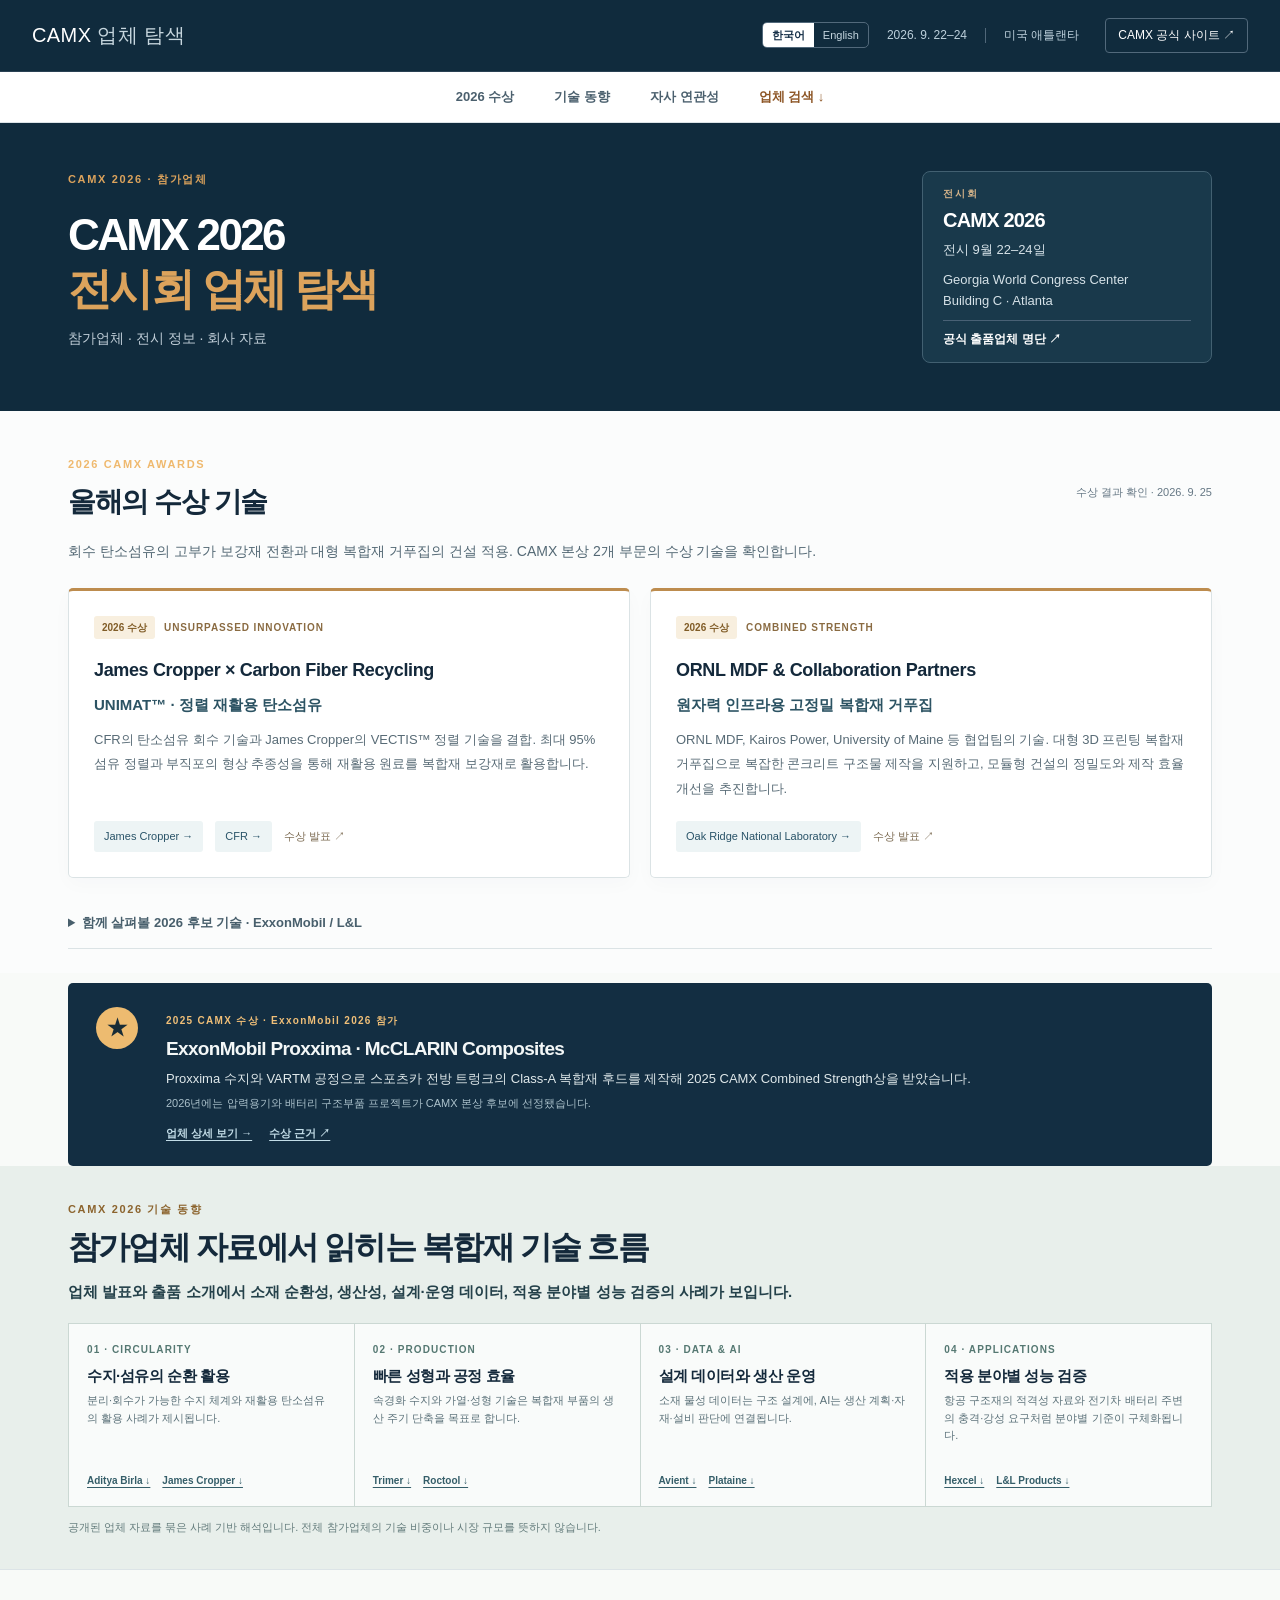
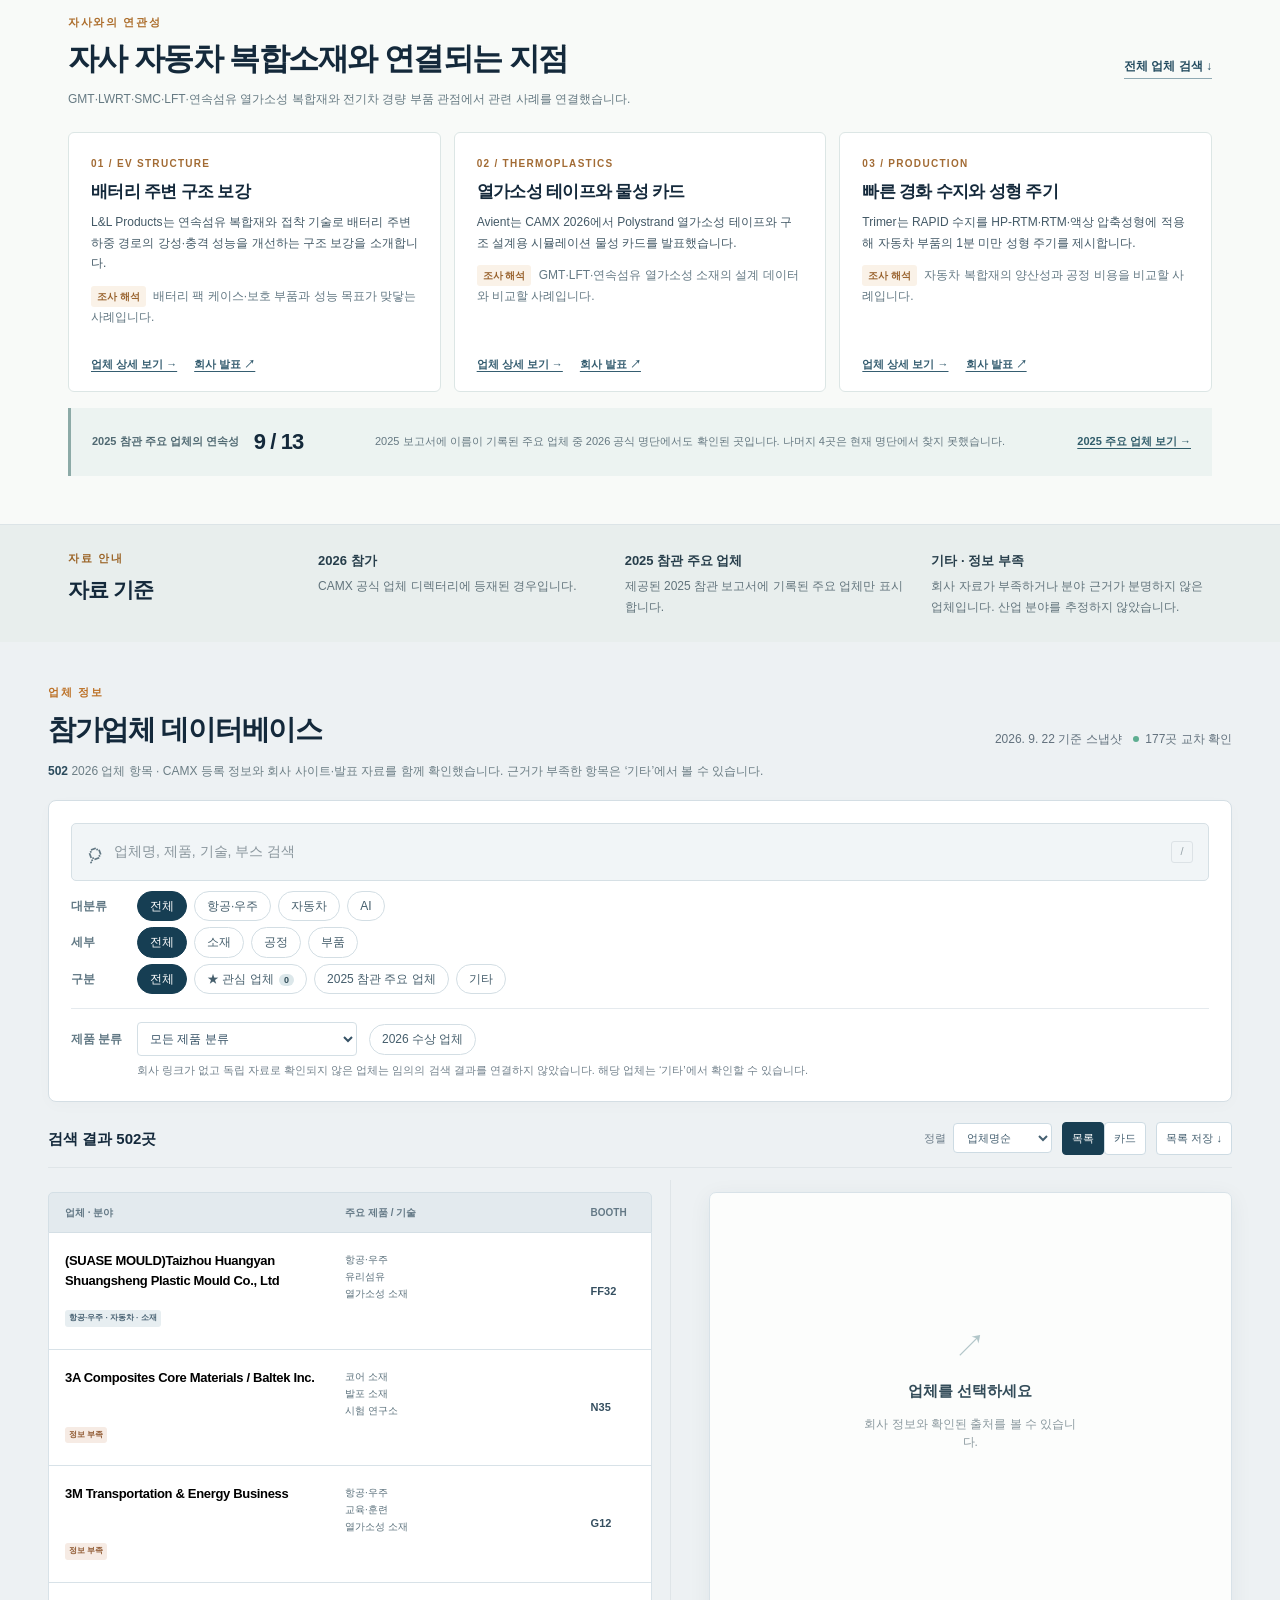
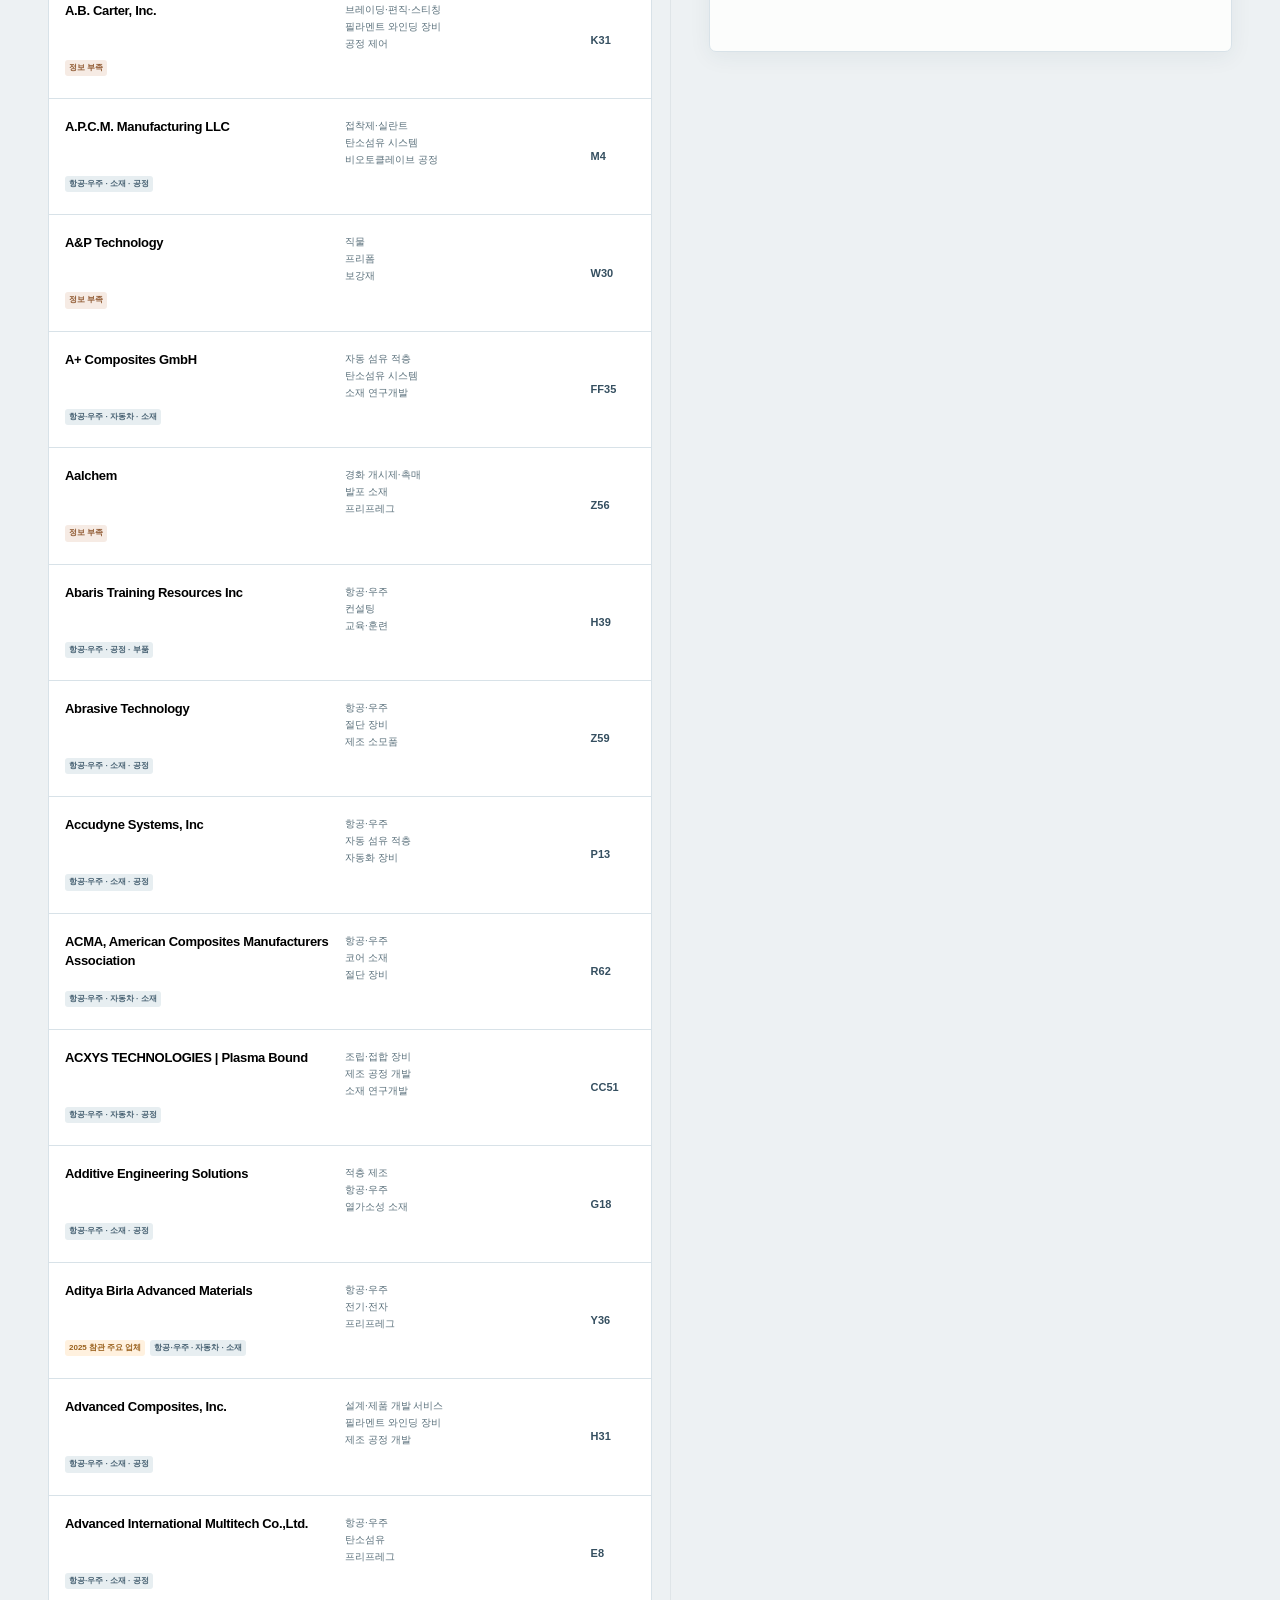
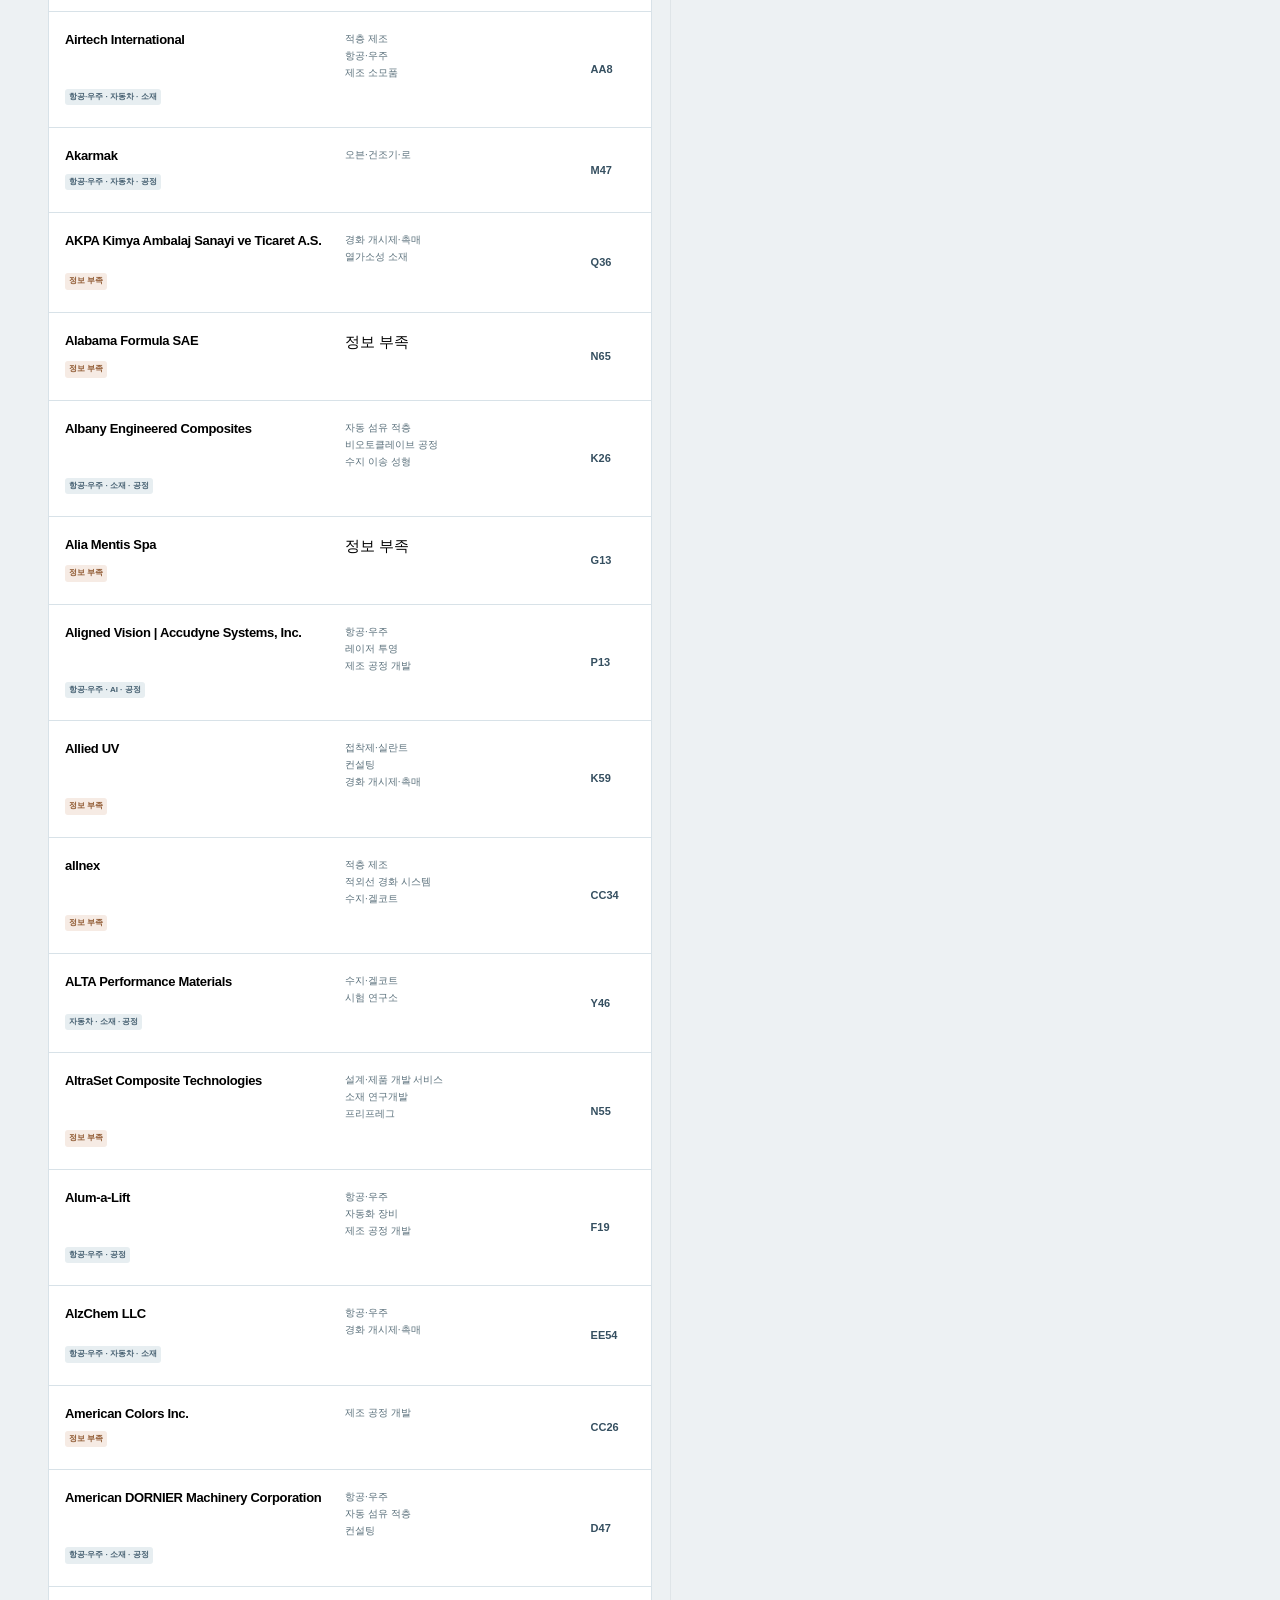
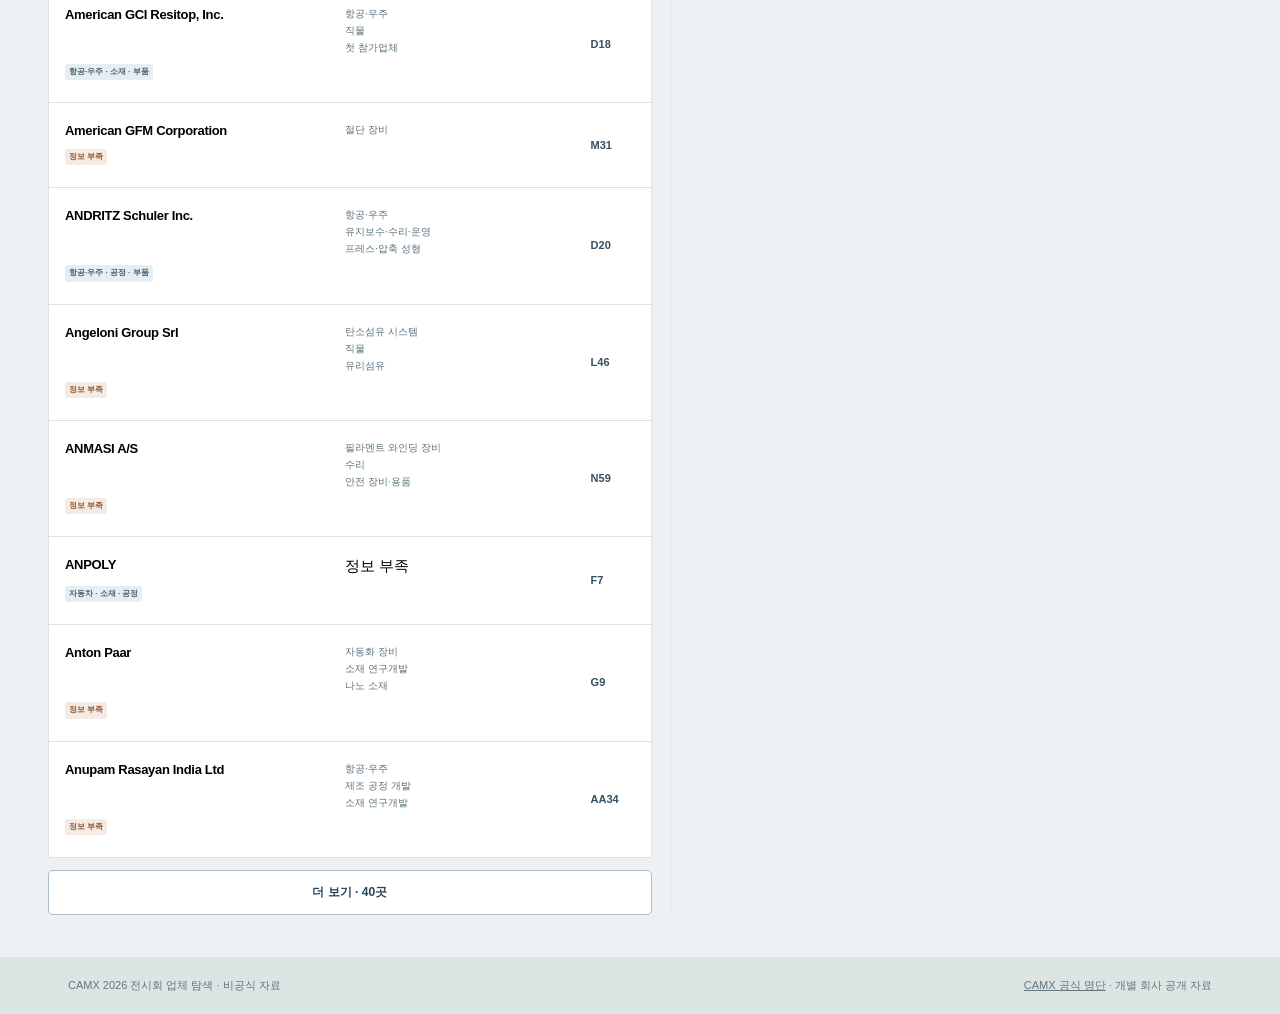
==== commit 3b327643: "Remove duplicate company summaries from search results" ====
--- a/index.html
+++ b/index.html
@@ -9,7 +9,7 @@
   <link rel="icon" href="favicon.svg" type="image/svg+xml">
   <link rel="stylesheet" href="styles.css?v=20260925-explorer">
   <script defer src="i18n.js?v=20260925-explorer"></script>
-  <script defer src="app.js?v=20260925-explorer"></script>
+  <script defer src="app.js?v=20260925-clean-list"></script>
 </head>
 <body>
   <header class="site-header">
